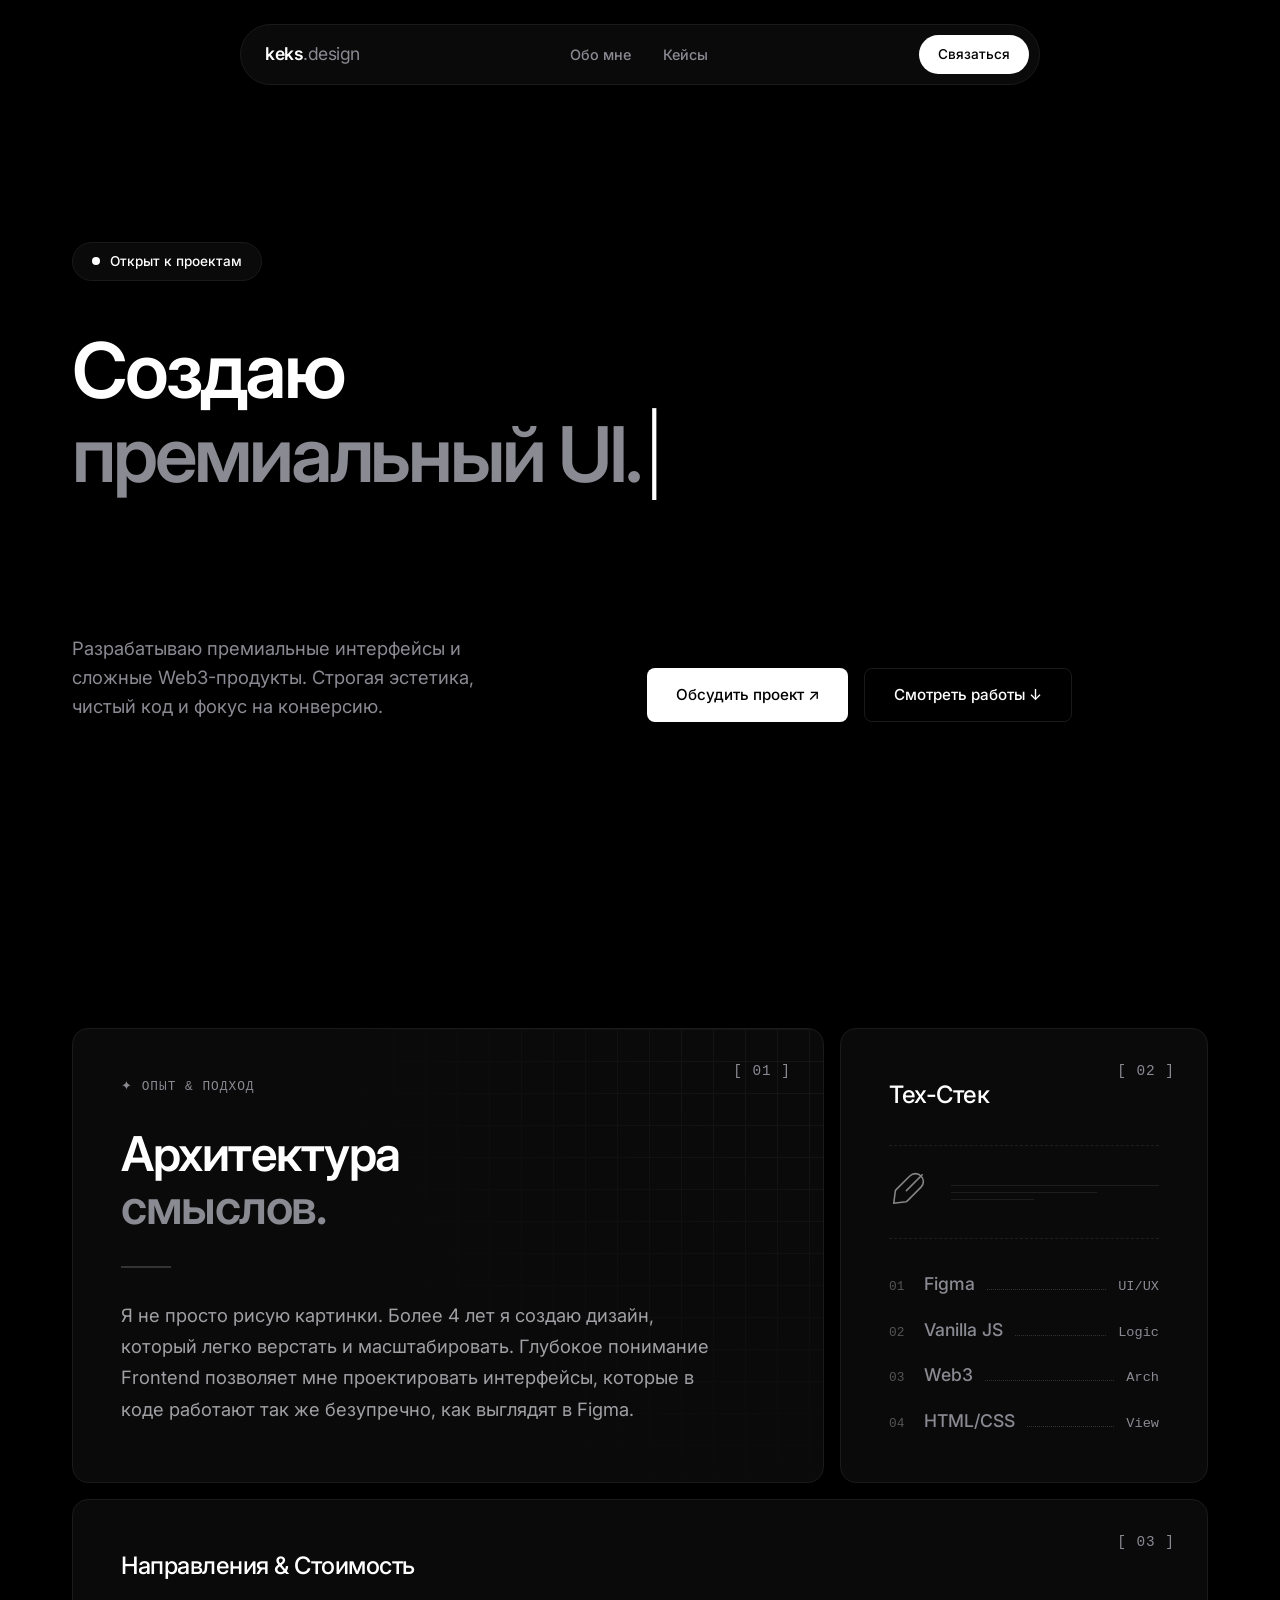
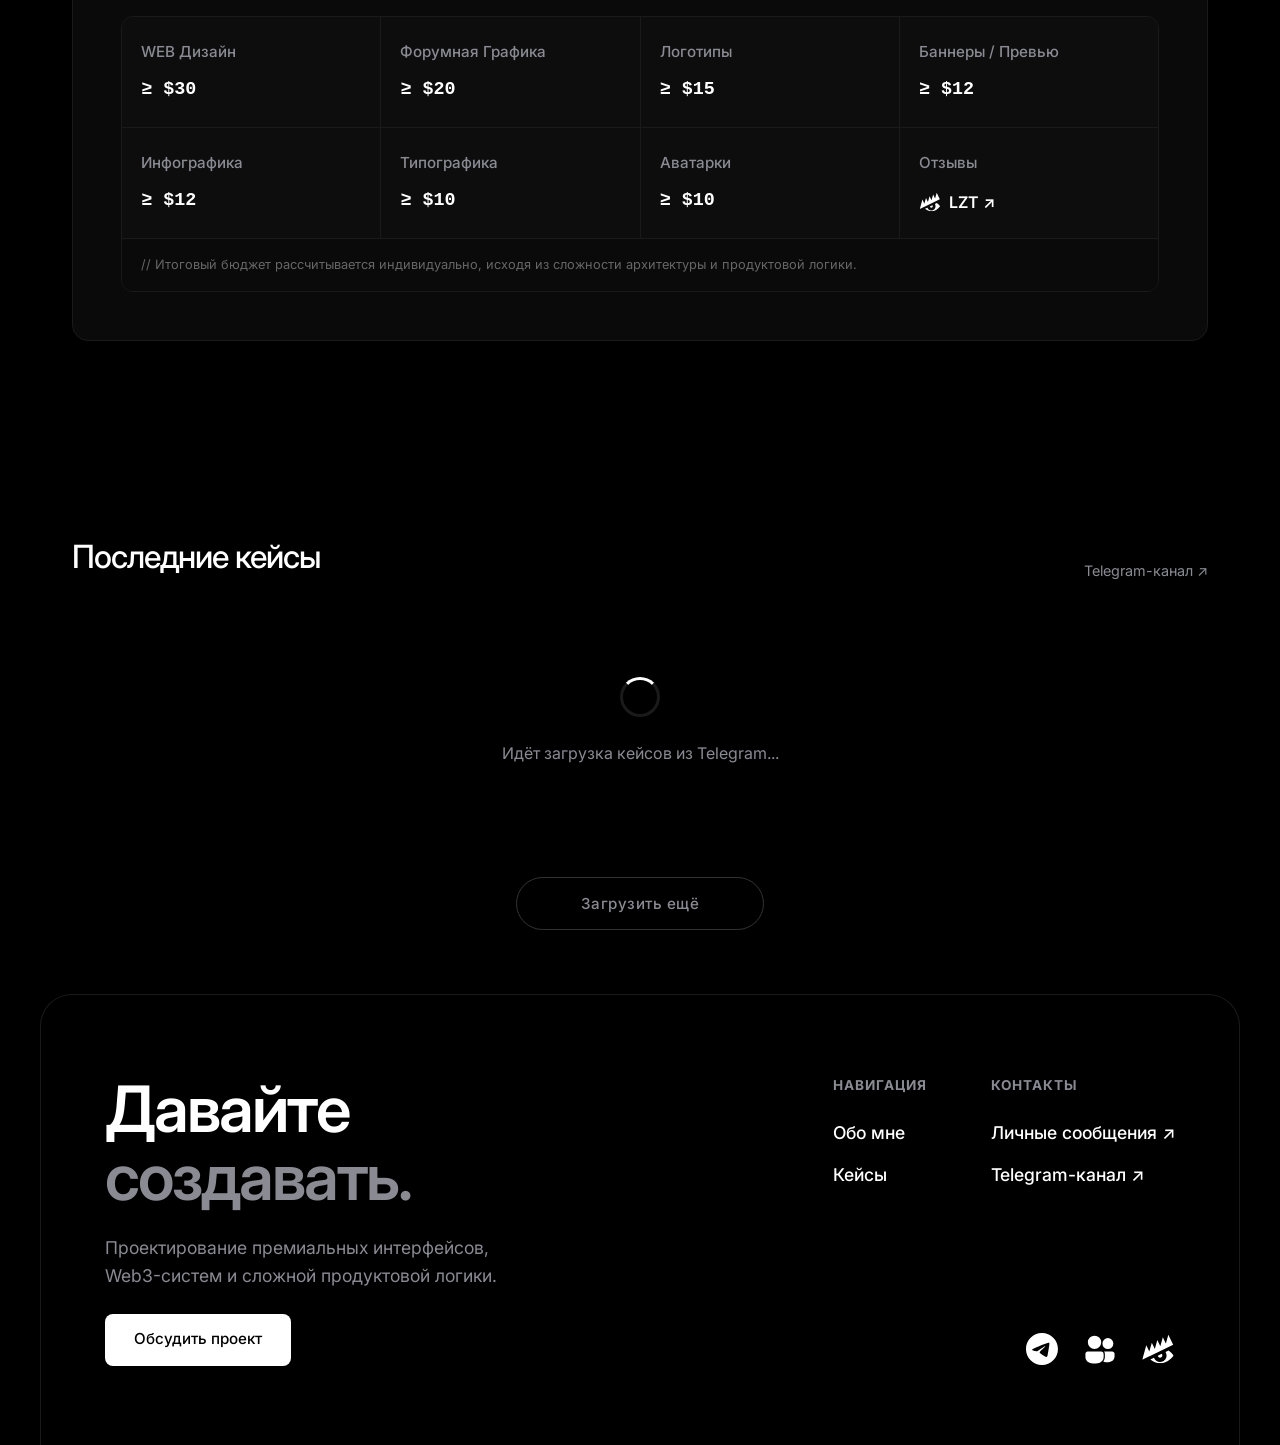
==== index.html @ 49e211e9 "Add files via upload" ====
<!DOCTYPE html>
<html lang="ru">
<head>
    <meta charset="UTF-8">
    <meta name="viewport" content="width=device-width, initial-scale=1.0, maximum-scale=5.0">
    <title>keks.design</title>
    <meta name="description" content="Премиальное портфолио продуктового дизайнера Keks.">
    <link rel="icon" href="favicon.svg" type="image/svg+xml">
    <link rel="apple-touch-icon" href="favicon.svg">
    <link rel="stylesheet" href="style.css">
    <link href="https://fonts.googleapis.com/css2?family=Inter:wght@400;500;600;700&display=swap" rel="stylesheet">
</head>
<body>
    <header class="header-wrapper reveal">
        <nav class="navbar-pill" id="navbar">
            <div class="logo">keks<span class="text-muted">.design</span></div>
            <div class="nav-links hidden-mobile">
                <a href="#about">Обо мне</a>
                <a href="#portfolio">Кейсы</a>
            </div>
            <a href="https://t.me/KeksDesign" target="_blank" class="btn-primary btn-small">Связаться</a>
        </nav>
    </header>

    <main>
        <section id="hero" class="hero section">
            <div class="hero-container reveal">

                <div class="hero-status-pill">
                    <div class="status-dot"></div>
                    Открыт к проектам
                </div>

                <h1 class="hero-massive-title">
                    Создаю<br>
                    <span id="typewriter" class="text-muted"></span>
                </h1>

                <div class="hero-divider">
                    <p class="hero-desc">Разрабатываю премиальные интерфейсы и сложные Web3-продукты. Строгая эстетика, чистый код и фокус на конверсию.</p>
                    <div class="hero-buttons">
                        <a href="https://t.me/KeksDesign" target="_blank" class="btn-primary">Обсудить проект ↗</a>
                        <a href="#portfolio" class="btn-secondary">Смотреть работы ↓</a>
                    </div>
                </div>

            </div>
        </section>

        <section id="about" class="section">
            <div class="bento-grid" id="cards-container">

                <div class="bento-item span-2 solid-card reveal">
                    <div class="blueprint-bg"></div>
                    <div class="bento-badge-corner">[ 01 ]</div>

                    <div class="card-content" style="position: relative; z-index: 2;">
                        <div class="bento-micro-header">✦ Опыт & Подход</div>
                        <h2 class="bento-title-large">Архитектура<br><span class="text-muted">смыслов.</span></h2>
                        <div class="bento-divider"></div>
                        <p class="bento-text">Я не просто рисую картинки. Более 4 лет я создаю дизайн, который легко верстать и масштабировать. Глубокое понимание Frontend позволяет мне проектировать интерфейсы, которые в коде работают так же безупречно, как выглядят в Figma.</p>
                    </div>
                </div>

                <div class="bento-item solid-card reveal" style="transition-delay: 0.1s;">
                    <div class="bento-badge-corner">[ 02 ]</div>
                    <div class="card-content h-100 flex-col" style="position: relative; z-index: 2;">

                        <div class="bento-header-flex" style="margin-bottom: 2rem;">
                            <h3 class="bento-title">Тех-Стек</h3>
                        </div>

                        <div class="tech-graphic-header">
                            <div class="tg-icon">
                                <svg viewBox="0 0 24 24" fill="none" stroke="currentColor" stroke-width="1" stroke-linecap="round" stroke-linejoin="round">
                                    <path d="M20.24 3.76a5 5 0 0 0-7.08 0L4.5 12.41a2 2 0 0 0-.5.85L3 21l7.74-1a2 2 0 0 0 .85-.5l8.65-8.65a5 5 0 0 0 0-7.09z"></path>
                                    <line x1="11" y1="13" x2="21" y2="3"></line>
                                </svg>
                            </div>
                            <div class="tg-lines">
                                <div class="tg-line w-100"></div>
                                <div class="tg-line w-75"></div>
                                <div class="tg-line w-50"></div>
                            </div>
                        </div>

                        <div class="toc-list mt-auto">
                            <div class="toc-item">
                                <span class="toc-num">01</span>
                                <span class="toc-name">Figma</span>
                                <span class="toc-line"></span>
                                <span class="toc-tag">UI/UX</span>
                            </div>
                            <div class="toc-item">
                                <span class="toc-num">02</span>
                                <span class="toc-name">Vanilla JS</span>
                                <span class="toc-line"></span>
                                <span class="toc-tag">Logic</span>
                            </div>
                            <div class="toc-item">
                                <span class="toc-num">03</span>
                                <span class="toc-name">Web3</span>
                                <span class="toc-line"></span>
                                <span class="toc-tag">Arch</span>
                            </div>
                            <div class="toc-item">
                                <span class="toc-num">04</span>
                                <span class="toc-name">HTML/CSS</span>
                                <span class="toc-line"></span>
                                <span class="toc-tag">View</span>
                            </div>
                        </div>

                    </div>
                </div>

                <div class="bento-item span-3 solid-card reveal" style="transition-delay: 0.2s;">
                    <div class="bento-badge-corner">[ 03 ]</div>

                    <div class="card-content" style="position: relative; z-index: 2;">
                        <div class="bento-header-flex" style="margin-bottom: 2rem;">
                            <h3 class="bento-title">Направления & Стоимость</h3>
                        </div>

                        <div class="matrix-wrapper">

                            <div class="service-matrix">
                                <div class="sm-cell">
                                    <span class="sm-label">WEB Дизайн</span>
                                    <span class="sm-price">≥ $30</span>
                                </div>
                                <div class="sm-cell">
                                    <span class="sm-label">Форумная Графика</span>
                                    <span class="sm-price">≥ $20</span>
                                </div>
                                <div class="sm-cell">
                                    <span class="sm-label">Логотипы</span>
                                    <span class="sm-price">≥ $15</span>
                                </div>
                                <div class="sm-cell">
                                    <span class="sm-label">Баннеры / Превью</span>
                                    <span class="sm-price">≥ $12</span>
                                </div>
                                <div class="sm-cell">
                                    <span class="sm-label">Инфографика</span>
                                    <span class="sm-price">≥ $12</span>
                                </div>
                                <div class="sm-cell">
                                    <span class="sm-label">Типографика</span>
                                    <span class="sm-price">≥ $10</span>
                                </div>
                                <div class="sm-cell">
                                    <span class="sm-label">Аватарки</span>
                                    <span class="sm-price">≥ $10</span>
                                </div>

                                <div class="sm-cell sm-cell-lzt" onclick="window.open('https://lolz.live/threads/9025706/', '_blank')">
                                    <span class="sm-label">Отзывы</span>
                                    <div class="sm-price sm-lzt-flex">
                                        <svg width="22" height="22" viewBox="0 0 64 64" fill="none" xmlns="http://www.w3.org/2000/svg" class="lzt-icon">
                                            <g clip-path="url(#clip0_175_64_matrix)">
                                                <path fill-rule="evenodd" clip-rule="evenodd" d="M17.5371 51.8461C22.9532 56.246 29.21 58.7535 35.8828 58.7535C45.8058 58.7535 54.8137 53.1919 61.4984 44.1334C58.6759 40.3098 55.4406 37.1071 51.8933 34.6858L46.1979 37.529C47.422 39.4334 48.135 41.7002 48.135 44.1334C48.135 50.8924 42.6506 56.3708 35.8828 56.3708C30.6242 56.3708 26.141 53.0612 24.403 48.4146L17.5371 51.8431V51.8461ZM31.667 44.79C31.8036 45.6783 32.2196 46.5043 32.8643 47.149C33.6635 47.9482 34.7508 48.3968 35.8828 48.3938C38.2387 48.3938 40.1491 46.4864 40.1491 44.1334C40.1491 42.9777 39.6886 41.929 38.9399 41.1595L31.6699 44.79H31.667Z" fill="currentColor"/>
                                                <path d="M19.0882 44.038L60.6014 24.082L51.4776 5.10352L46.7656 21.8746L41.103 10.0918L36.3881 26.8628L30.7254 15.08L26.0105 31.8511L20.3479 20.0682L15.633 36.8393L9.97035 25.0565L2.36768 52.0774L12.7452 47.0891L19.0882 44.0409V44.038Z" fill="currentColor"/>
                                            </g>
                                            <defs>
                                                <clipPath id="clip0_175_64_matrix">
                                                    <rect width="59.1279" height="53.6495" fill="white" transform="translate(2.36719 5.10376)"/>
                                                </clipPath>
                                            </defs>
                                        </svg>
                                        LZT ↗
                                    </div>
                                </div>
                            </div>

                            <div class="matrix-foot">
                                <span class="mf-text">// Итоговый бюджет рассчитывается индивидуально, исходя из сложности архитектуры и продуктовой логики.</span>
                            </div>

                        </div>

                    </div>
                </div>

            </div>
        </section>

        <section id="portfolio" class="section">
            <div class="section-header reveal">
                <h2 class="section-title">Последние кейсы</h2>
                <a href="https://t.me/casebykeks" target="_blank" class="link-arrow">Telegram-канал ↗</a>
            </div>

            <div id="tg-status-container" class="status-container reveal active">
                <div class="loader-spinner"></div>
                <p id="tg-status-text">Идёт загрузка кейсов из Telegram...</p>
            </div>

            <div id="tg-feed" class="portfolio-grid" style="display: none;">
            </div>

            <div id="load-more-container" style="display: none; justify-content: center; margin-top: 3rem;">
                <button id="load-more-btn" class="btn-secondary">Загрузить ещё</button>
            </div>
        </section>
    </main>

    <footer class="footer section reveal">
        <div class="footer-grid">
            <div class="footer-brand">
                <h2 class="footer-massive-title">Давайте<br><span class="text-muted">создавать.</span></h2>
                <p class="footer-brand-desc">Проектирование премиальных интерфейсов, Web3-систем и сложной продуктовой логики.</p>
                <a href="https://t.me/KeksDesign" target="_blank" class="btn-primary w-max mt-auto">Обсудить проект</a>
            </div>

            <div class="footer-right">

                <div class="footer-nav">
                    <div class="footer-col">
                        <h4 class="footer-col-title">Навигация</h4>
                        <a href="#about" class="footer-link">Обо мне</a>
                        <a href="#portfolio" class="footer-link">Кейсы</a>
                    </div>
                    <div class="footer-col">
                        <h4 class="footer-col-title">Контакты</h4>
                        <a href="https://t.me/KeksDesign" target="_blank" class="footer-link">Личные сообщения ↗</a>
                        <a href="https://t.me/casebykeks" target="_blank" class="footer-link">Telegram-канал ↗</a>
                    </div>
                </div>

                <div class="footer-socials">
                    <a href="https://t.me/KeksDesign" target="_blank" class="social-icon" title="Личные сообщения">
                        <svg viewBox="0 0 32 32" xmlns="http://www.w3.org/2000/svg">
                            <path fill="currentColor" d="M22.122 10.040c0.006-0 0.014-0 0.022-0 0.209 0 0.403 0.065 0.562 0.177l-0.003-0.002c0.116 0.101 0.194 0.243 0.213 0.403l0 0.003c0.020 0.122 0.031 0.262 0.031 0.405 0 0.065-0.002 0.129-0.007 0.193l0-0.009c-0.225 2.369-1.201 8.114-1.697 10.766-0.21 1.123-0.623 1.499-1.023 1.535-0.869 0.081-1.529-0.574-2.371-1.126-1.318-0.865-2.063-1.403-3.342-2.246-1.479-0.973-0.52-1.51 0.322-2.384 0.221-0.23 4.052-3.715 4.127-4.031 0.004-0.019 0.006-0.040 0.006-0.062 0-0.078-0.029-0.149-0.076-0.203l0 0c-0.052-0.034-0.117-0.053-0.185-0.053-0.045 0-0.088 0.009-0.128 0.024l0.002-0.001q-0.198 0.045-6.316 4.174c-0.445 0.351-1.007 0.573-1.619 0.599l-0.006 0c-0.867-0.105-1.654-0.298-2.401-0.573l0.074 0.024c-0.938-0.306-1.683-0.467-1.619-0.985q0.051-0.404 1.114-0.827 6.548-2.853 8.733-3.761c1.607-0.853 3.47-1.555 5.429-2.010l0.157-0.031zM15.93 1.025c-8.302 0.020-15.025 6.755-15.025 15.060 0 8.317 6.742 15.060 15.060 15.060s15.060-6.742 15.060-15.060c0-8.305-6.723-15.040-15.023-15.060h-0.002q-0.035-0-0.070 0z"></path>
                        </svg>
                    </a>

                    <a href="https://t.me/casebykeks" target="_blank" class="social-icon" title="Telegram-канал">
                        <svg viewBox="0 0 28 28" xmlns="http://www.w3.org/2000/svg">
                            <title>ic_fluent_people_28_filled</title>
                            <path d="m4 16 11 .001a2 2 0 0 1 1.995 1.85l.005.15V20.5c-.001 4.2-4.287 5.5-7.5 5.5-3.149 0-7.329-1.249-7.495-5.251L2 20.5V18c0-1.054.816-1.918 1.85-1.995zm13.22.001L24 16c1.054 0 1.918.816 1.995 1.85L26 18v2c-.001 3.759-3.43 5-6 5-1.058 0-2.259-.215-3.309-.725.752-.894 1.24-2.032 1.302-3.464L18 20.5v-2.499c0-.702-.249-1.34-.654-1.85zL24 16zM9.5 3a5.5 5.5 0 1 1-.001 11.001A5.5 5.5 0 0 1 9.5 3m11 2a4.5 4.5 0 1 1 0 9 4.5 4.5 0 0 1 0-9" fill="currentColor"/>
                        </svg>
                    </a>

                    <a href="https://lolz.live/threads/9025706/" target="_blank" class="social-icon" title="Отзывы LZT">
                        <svg viewBox="0 0 64 64" fill="none" xmlns="http://www.w3.org/2000/svg">
                            <g clip-path="url(#clip0_175_64_social)">
                                <path fill-rule="evenodd" clip-rule="evenodd" d="M17.5371 51.8461C22.9532 56.246 29.21 58.7535 35.8828 58.7535C45.8058 58.7535 54.8137 53.1919 61.4984 44.1334C58.6759 40.3098 55.4406 37.1071 51.8933 34.6858L46.1979 37.529C47.422 39.4334 48.135 41.7002 48.135 44.1334C48.135 50.8924 42.6506 56.3708 35.8828 56.3708C30.6242 56.3708 26.141 53.0612 24.403 48.4146L17.5371 51.8431V51.8461ZM31.667 44.79C31.8036 45.6783 32.2196 46.5043 32.8643 47.149C33.6635 47.9482 34.7508 48.3968 35.8828 48.3938C38.2387 48.3938 40.1491 46.4864 40.1491 44.1334C40.1491 42.9777 39.6886 41.929 38.9399 41.1595L31.6699 44.79H31.667Z" fill="currentColor"/>
                                <path d="M19.0882 44.038L60.6014 24.082L51.4776 5.10352L46.7656 21.8746L41.103 10.0918L36.3881 26.8628L30.7254 15.08L26.0105 31.8511L20.3479 20.0682L15.633 36.8393L9.97035 25.0565L2.36768 52.0774L12.7452 47.0891L19.0882 44.0409V44.038Z" fill="currentColor"/>
                            </g>
                            <defs>
                                <clipPath id="clip0_175_64_social">
                                    <rect width="59.1279" height="53.6495" fill="white" transform="translate(2.36719 5.10376)"/>
                                </clipPath>
                            </defs>
                        </svg>
                    </a>
                </div>

            </div>
        </div>
    </footer>

    <div id="case-modal" class="modal-overlay hidden">
        <div class="modal-content solid-card premium-split-modal">

            <button id="modal-close" class="modal-close">✕</button>

            <div class="modal-left-pane">
                <div id="modal-slider-container" class="modal-slider">
                    <div class="slider-track" id="modal-slider-track"></div>
                    <button class="slider-btn prev hidden" id="slider-prev">❮</button>
                    <button class="slider-btn next hidden" id="slider-next">❯</button>
                    <div class="slider-dots" id="slider-dots"></div>
                </div>
            </div>

            <div class="modal-right-pane">

                <div class="modal-scrollable">
                    <div class="modal-body" id="modal-body-container">
                        <div class="modal-date-badge" id="modal-date"></div>

                        <div class="case-text" id="modal-text"></div>
                        <div id="modal-tags" class="case-tags" style="display: none;"></div>
                    </div>
                </div>

                <div class="modal-actions">
                    <a href="#" target="_blank" id="modal-link-tg" class="btn-secondary">Оригинал в Telegram ↗</a>
                    <a href="https://t.me/KeksDesign" target="_blank" class="btn-primary">Написать мне</a>
                </div>

            </div>

        </div>
    </div>

    <script src="script.js"></script>
</body>
</html>
---- style.css ----
:root {
    --bg-base: #000000;
    --card-bg: #0A0A0A;
    --border-color: #1A1A1A;
    --border-hover: #333333;

    --text-main: #FFFFFF;
    --text-muted: #8A8A93;
    --text-dark: #000000;

    --border-radius: 16px;
    --transition: all 0.3s cubic-bezier(0.16, 1, 0.3, 1);
}

html {
    scroll-behavior: smooth;
    scroll-padding-top: 6rem;
}

* {
    margin: 0; padding: 0; box-sizing: border-box;
    font-family: 'Inter', -apple-system, sans-serif;
    -webkit-font-smoothing: antialiased;
}

body {
    background-color: var(--bg-base);
    color: var(--text-main);
    line-height: 1.5;
    overflow-x: hidden;
}

body.no-scroll {
    overflow: hidden;
}

/* =========================================
   Уникальная Шапка
========================================= */
.header-wrapper {
    position: fixed; top: 1.5rem; left: 0; width: 100%;
    display: flex; justify-content: center; z-index: 100;
    padding: 0 1rem; pointer-events: none;
    will-change: transform;
}
.navbar-pill {
    pointer-events: auto; display: flex; justify-content: space-between; align-items: center;
    background: var(--card-bg); border: 1px solid var(--border-color);
    padding: 0.6rem 0.6rem 0.6rem 1.5rem; border-radius: 100px; width: 100%; max-width: 800px;
    transition: var(--transition);
}
.navbar-pill.scrolled { border-color: var(--border-hover); transform: scale(0.98); }
.logo { font-size: 1.1rem; font-weight: 600; letter-spacing: -0.5px; color: var(--text-main); }
.logo .text-muted { font-weight: 400; }
.nav-links { display: flex; gap: 2rem; }
.nav-links a { color: var(--text-muted); text-decoration: none; font-size: 0.9rem; font-weight: 500; transition: var(--transition); }

/* =========================================
   Кнопки
========================================= */
.btn-primary, .btn-secondary {
    display: inline-flex; align-items: center; justify-content: center;
    padding: 0.9rem 1.8rem; border-radius: 8px; font-size: 0.95rem; font-weight: 500;
    text-decoration: none; transition: var(--transition); cursor: pointer; border: none;
    user-select: none; -webkit-tap-highlight-color: transparent;
}
.navbar-pill .btn-small { padding: 0.6rem 1.2rem; font-size: 0.85rem; border-radius: 100px; }
.btn-primary { background: var(--text-main); color: var(--text-dark); }
.btn-secondary { background: transparent; color: var(--text-main); border: 1px solid var(--border-color); }

/* Премиальная кнопка "Загрузить ещё" */
#load-more-btn {
    padding: 1rem 4rem;
    border-radius: 100px;
    background: transparent;
    border: 1px solid var(--border-hover);
    color: var(--text-muted);
    font-size: 0.95rem;
    letter-spacing: 0.5px;
    transition: var(--transition);
}

/* Эффекты нажатия (срабатывают везде, включая мобильные) */
.btn-primary:active, .btn-secondary:active, .btn-small:active, .link-arrow:active, .social-icon:active, .modal-close:active, #load-more-btn:active {
    transform: scale(0.95);
}

/* Изолированный фикс для кнопок слайдера, чтобы не улетали вниз при клике */
.slider-btn:active {
    transform: translateY(-50%) scale(0.95);
}

.text-muted { color: var(--text-muted); }
.text-white { color: var(--text-main); }

/* =========================================
   ГЛАВНЫЙ ЭКРАН (HERO)
========================================= */
.section { padding: 8rem 2rem 4rem; max-width: 1200px; margin: 0 auto; }
.hero { min-height: 100vh; display: flex; align-items: center; padding-top: 8rem; }
.hero-container { width: 100%; max-width: 1000px; display: flex; flex-direction: column; }

.hero-status-pill {
    display: inline-flex; align-items: center; gap: 10px; padding: 0.5rem 1.2rem;
    background: var(--card-bg); border: 1px solid var(--border-color);
    border-radius: 100px; margin-bottom: 3rem; width: max-content;
    font-size: 0.85rem; font-weight: 500; color: var(--text-main);
}
.status-dot { width: 8px; height: 8px; background-color: var(--text-main); border-radius: 50%; }

.hero-massive-title {
    font-size: clamp(2.5rem, 6vw, 7.2rem);
    font-weight: 600;
    letter-spacing: -0.04em;
    line-height: 1.1;
    margin-bottom: 6rem;
    white-space: nowrap; /* Строго одна строка для ПК (без переносов) */
}

#typewriter { position: relative; display: inline; }
#typewriter::after { content: '|'; font-weight: 300; color: var(--text-main); animation: blink 1s step-end infinite; margin-left: 4px; }
@keyframes blink { 0%, 100% { opacity: 1; } 50% { opacity: 0; } }

/* Убрана верхняя рамка */
.hero-divider { display: flex; justify-content: space-between; align-items: flex-end; padding-top: 2.5rem; gap: 2rem; }
.hero-desc { font-size: 1.15rem; color: var(--text-muted); line-height: 1.6; max-width: 450px; }
.hero-buttons { display: flex; gap: 1rem; flex-shrink: 0; }

/* =========================================
   ПРЕМИАЛЬНЫЕ КАРТОЧКИ УСЛУГ (BENTO)
========================================= */
.bento-grid { display: grid; grid-template-columns: repeat(3, 1fr); gap: 1rem; }
.bento-item.span-2 { grid-column: span 2; }
.bento-item.span-3 { grid-column: span 3; }

.solid-card {
    background: var(--card-bg); border-radius: var(--border-radius); border: 1px solid var(--border-color);
    position: relative; overflow: hidden; display: flex; flex-direction: column; transition: all 0.4s ease;
}
.card-content { padding: 3rem; flex-grow: 1; display: flex; flex-direction: column; }

.blueprint-bg {
    position: absolute; top: 0; right: 0; bottom: 0; left: 0;
    background-image:
        linear-gradient(var(--border-color) 1px, transparent 1px),
        linear-gradient(90deg, var(--border-color) 1px, transparent 1px);
    background-size: 32px 32px;
    mask-image: radial-gradient(circle at 100% 0%, black 10%, transparent 60%);
    -webkit-mask-image: radial-gradient(circle at 100% 0%, black 10%, transparent 60%);
    pointer-events: none; z-index: 0; opacity: 0.7;
}

.bento-badge-corner {
    position: absolute; right: 2rem; top: 2rem;
    font-family: monospace; font-size: 0.9rem; color: var(--text-muted);
    letter-spacing: 1px; z-index: 10; pointer-events: none;
}

.bento-micro-header {
    font-family: monospace; font-size: 0.8rem; color: var(--text-muted);
    text-transform: uppercase; letter-spacing: 1px; margin-bottom: 2rem;
}
.bento-header-flex { display: flex; justify-content: space-between; align-items: flex-start; margin-bottom: 3rem; }

.bento-title-large { font-size: 3rem; font-weight: 600; letter-spacing: -1.5px; line-height: 1.1; margin-bottom: 2rem; word-break: break-word; }
.bento-divider { width: 50px; height: 2px; background: var(--border-hover); margin-bottom: 2rem; }
.bento-text { color: #A0A0A5; font-size: 1.15rem; line-height: 1.7; font-weight: 400; max-width: 90%; }
.bento-title { font-size: 1.5rem; font-weight: 500; letter-spacing: -0.5px; margin: 0; }
.mb-3 { margin-bottom: 2.5rem; }


/* =========================================
   АРСЕНАЛ: ТЕХ-СТЕК
========================================= */
.tech-graphic-header {
    display: flex; align-items: center; gap: 1.5rem; margin-bottom: auto; padding: 1.5rem 0;
    border-top: 1px dashed var(--border-hover); border-bottom: 1px dashed var(--border-hover);
    opacity: 0.5; transition: opacity 0.4s ease;
}

.tg-icon svg { width: 38px; height: 38px; color: var(--text-main); transition: transform 0.5s cubic-bezier(0.16, 1, 0.3, 1); }
.tg-lines { display: flex; flex-direction: column; gap: 6px; flex-grow: 1; }
.tg-line { height: 1px; background: var(--border-hover); }
.tg-line.w-100 { width: 100%; }
.tg-line.w-75 { width: 70%; }
.tg-line.w-50 { width: 40%; }

.toc-list { display: flex; flex-direction: column; gap: 1.2rem; padding-top: 2rem; width: 100%; }
.toc-item { display: flex; align-items: baseline; width: 100%; cursor: default; transition: transform 0.3s cubic-bezier(0.16, 1, 0.3, 1); }
.toc-num { font-family: monospace; font-size: 0.8rem; color: #555; margin-right: 1.2rem; transition: color 0.3s; }
.toc-name { font-size: 1.1rem; font-weight: 500; color: var(--text-muted); white-space: nowrap; transition: color 0.3s; }
.toc-line { flex-grow: 1; border-bottom: 1px dotted #333; margin: 0 12px; transition: border-color 0.3s; }
.toc-tag { font-family: monospace; font-size: 0.85rem; color: var(--text-muted); white-space: nowrap; text-align: right; transition: color 0.3s; }


/* =========================================
   СТОИМОСТЬ: ИНВЕРСИЯ
========================================= */
.matrix-wrapper {
    display: flex; flex-direction: column;
    border: 1px solid var(--border-color); border-radius: 12px; overflow: hidden; background: var(--card-bg);
}
.service-matrix { display: grid; grid-template-columns: repeat(4, 1fr); gap: 1px; background: var(--border-color); }
.sm-cell, .sm-cell-lzt {
    background: #0D0D0D; padding: 1.5rem 1.2rem;
    display: flex; flex-direction: column; justify-content: space-between;
    min-height: 110px; transition: background 0.1s ease, color 0.1s ease; cursor: default;
}
.sm-label { font-size: 0.95rem; color: var(--text-muted); font-weight: 500; transition: color 0.1s; word-break: break-word; }
.sm-price { font-family: monospace; font-size: 1.15rem; font-weight: 600; color: var(--text-main); transition: color 0.1s; }
.lzt-icon { color: var(--text-main); transition: color 0.1s; }
.sm-cell-lzt { cursor: pointer; -webkit-tap-highlight-color: transparent; }
.sm-lzt-flex { display: flex; align-items: center; gap: 8px; font-family: 'Inter', -apple-system, sans-serif; font-size: 1rem; }

.matrix-foot { padding: 1rem 1.2rem; background: var(--card-bg); border-top: 1px solid var(--border-color); font-family: monospace; font-size: 0.8rem; color: #666; }

.flex-col { display: flex; flex-direction: column; }
.h-100 { height: 100%; }
.mt-auto { margin-top: auto; }
.w-max { width: max-content; }

/* =========================================
   Портфолио
========================================= */
.section-header { display: flex; justify-content: space-between; align-items: flex-end; margin-bottom: 2rem; }
.section-title { font-size: 2rem; font-weight: 500; letter-spacing: -1px; }
.link-arrow { color: var(--text-muted); text-decoration: none; font-size: 0.9rem; transition: var(--transition); }

.portfolio-grid { display: grid; grid-template-columns: repeat(auto-fill, minmax(min(100%, 280px), 1fr)); gap: 1rem; align-items: stretch; }
.case-card { cursor: pointer; text-decoration: none; transition: transform 0.2s cubic-bezier(0.33, 1, 0.68, 1), border-color 0.2s ease; display: flex; flex-direction: column; height: 100%; -webkit-tap-highlight-color: transparent; }
.case-card:active { transform: scale(0.98); border-color: #555; }

.case-card .card-content { padding: 1.8rem; }
.case-img-container { width: 100%; height: 240px; background: #050505; border-bottom: 1px solid var(--border-color); position: relative; overflow: hidden; flex-shrink: 0; }
.skeleton-loader { position: absolute; top: 0; left: 0; width: 100%; height: 100%; background: linear-gradient(90deg, #050505 25%, #0f0f0f 50%, #050505 75%); background-size: 200% 100%; animation: loading 1.5s infinite; }
@keyframes loading { 0% { background-position: 200% 0; } 100% { background-position: -200% 0; } }
.case-img { width: 100%; height: 100%; object-fit: cover; opacity: 0; transition: opacity 0.6s ease-in-out; position: relative; z-index: 2; }
.case-img.loaded { opacity: 1; }

.case-text { color: var(--text-main); font-size: 1rem; font-weight: 500; line-height: 1.5; white-space: pre-line; display: -webkit-box; -webkit-line-clamp: 4; -webkit-box-orient: vertical; overflow: hidden; text-overflow: ellipsis; word-break: break-word; }
.case-card.no-image .case-text { -webkit-line-clamp: 10; }
.case-date { color: var(--text-muted); font-size: 0.85rem; margin-top: auto; padding-top: 1.5rem; }

.case-tags { display: flex; gap: 0.5rem; margin-top: 1.2rem; }
.case-card .case-tags {
    flex-wrap: nowrap;
    overflow: hidden;
    padding-bottom: 3px;
    -webkit-mask-image: linear-gradient(90deg, #000 85%, transparent 100%);
    mask-image: linear-gradient(90deg, #000 85%, transparent 100%);
}

.case-card .case-tag { flex-shrink: 0; }
.case-tag { background: transparent; color: var(--text-muted); border: 1px solid var(--border-hover); padding: 0.35rem 0.8rem; border-radius: 100px; font-size: 0.75rem; font-weight: 500; transition: var(--transition); }


/* =========================================
   Премиальный Подвал (Footer)
========================================= */
.footer { border-top: 1px solid var(--border-color); border-left: 1px solid var(--border-color); border-right: 1px solid var(--border-color); border-bottom: none; border-radius: 32px 32px 0 0; background-color: transparent; padding: 5rem 4rem; margin: 0 auto; width: calc(100% - 2rem); max-width: 1200px; }
.footer-grid { display: grid; grid-template-columns: 1fr 1fr; gap: 4rem; margin-bottom: 0; }
.footer-brand { display: flex; flex-direction: column; gap: 1.5rem; }
.footer-massive-title { font-size: clamp(2.5rem, 5vw, 4.5rem); font-weight: 600; letter-spacing: -2px; line-height: 1.05; word-break: break-word; }
.footer-brand-desc { color: var(--text-muted); font-size: 1.1rem; max-width: 400px; line-height: 1.6; }

.footer-right { display: flex; flex-direction: column; align-items: flex-end; justify-content: space-between; }
.footer-nav { display: flex; gap: 4rem; margin-bottom: 3rem; }
.footer-col { display: flex; flex-direction: column; gap: 1rem; }
.footer-col-title { color: var(--text-muted); font-size: 0.85rem; text-transform: uppercase; letter-spacing: 1px; margin-bottom: 0.5rem; }
.footer-link { color: var(--text-main); text-decoration: none; font-size: 1.1rem; font-weight: 500; transition: var(--transition); }

.footer-socials { display: flex; gap: 1.5rem; align-items: center; }
.social-icon { color: var(--text-main); display: flex; align-items: center; justify-content: center; transition: color 0.3s ease; -webkit-tap-highlight-color: transparent; }
.social-icon svg { width: 34px; height: 34px; transition: color 0.3s ease; }


/* =========================================
   SPLIT-SCREEN Модальное окно (Pop-up)
========================================= */
.modal-overlay { position: fixed; top: 0; left: 0; width: 100%; height: 100%; background: rgba(0, 0, 0, 0.95); z-index: 1000; display: flex; justify-content: center; align-items: center; opacity: 0; pointer-events: none; transition: opacity 0.4s ease; padding: 2rem; }
.modal-overlay.active { opacity: 1; pointer-events: auto; }
.premium-split-modal { width: 100%; max-width: 1200px; height: 85vh; display: flex; flex-direction: row; background: var(--bg-base); border: 1px solid var(--border-hover); border-radius: 20px; position: relative; transform: translateY(30px) scale(0.98); transition: transform 0.4s cubic-bezier(0.16, 1, 0.3, 1); overflow: hidden; }
.modal-overlay.active .premium-split-modal { transform: translateY(0) scale(1); }
.premium-split-modal.no-media .modal-left-pane { display: none; }
.premium-split-modal.no-media .modal-right-pane { width: 100%; }
.modal-close { position: absolute; top: 1.5rem; right: 1.5rem; z-index: 30; background: #111; color: var(--text-muted); border: 1px solid var(--border-hover); width: 44px; height: 44px; border-radius: 8px; font-size: 1.2rem; cursor: pointer; display: flex; align-items: center; justify-content: center; transition: var(--transition); -webkit-tap-highlight-color: transparent; }
.modal-left-pane { width: 55%; height: 100%; position: relative; border-right: 1px solid var(--border-color); background-color: #050505; background-image: linear-gradient(rgba(255,255,255,0.03) 1px, transparent 1px), linear-gradient(90deg, rgba(255,255,255,0.03) 1px, transparent 1px); background-size: 40px 40px; }
.modal-slider { width: 100%; height: 100%; position: relative; overflow: hidden; display: flex; align-items: center; justify-content: center; }
.slider-track { display: flex; width: 100%; height: 100%; transition: transform 0.4s cubic-bezier(0.25, 1, 0.5, 1); }
.slider-track img { width: 100%; height: 100%; object-fit: contain; flex-shrink: 0; padding: 2rem; }
.slider-btn { position: absolute; top: 50%; transform: translateY(-50%); z-index: 5; background: #111; color: var(--text-main); border: 1px solid var(--border-hover); width: 44px; height: 44px; border-radius: 8px; cursor: pointer; font-size: 1rem; display: flex; align-items: center; justify-content: center; transition: var(--transition); -webkit-tap-highlight-color: transparent; }
.slider-btn.prev { left: 1.5rem; }
.slider-btn.next { right: 1.5rem; }
.slider-btn.hidden { display: none; }
.slider-dots { position: absolute; bottom: 1.5rem; left: 0; width: 100%; display: flex; justify-content: center; gap: 8px; z-index: 5; }
.slider-dots .dot { width: 8px; height: 8px; border-radius: 50%; background: rgba(255,255,255,0.2); cursor: pointer; transition: 0.3s; }
.slider-dots .dot.active { background: white; transform: scale(1.3); }
.modal-right-pane { width: 45%; height: 100%; display: flex; flex-direction: column; background: var(--card-bg); }
.modal-scrollable { overflow-y: auto; flex: 1 1 auto; padding: 4rem 3rem 2rem 3rem; }
.modal-scrollable::-webkit-scrollbar { width: 4px; }
.modal-scrollable::-webkit-scrollbar-thumb { background: #333; border-radius: 10px; }
.modal-date-badge { display: inline-block; font-family: monospace; font-size: 0.85rem; color: var(--text-main); margin-bottom: 2.5rem; padding: 0.4rem 1rem; border: 1px solid var(--border-hover); border-radius: 100px; }
.modal-body .case-text { display: block; -webkit-line-clamp: unset; overflow: visible; font-size: 1.1rem; color: #E0E0E0; line-height: 1.8; font-weight: 400; white-space: pre-line; word-break: break-word; }
#modal-tags.case-tags { flex-wrap: wrap; -webkit-mask-image: none; mask-image: none; overflow: visible; margin-top: 3rem; gap: 0.6rem; }
#modal-tags .case-tag { font-size: 0.8rem; padding: 0.4rem 0.9rem; background: var(--bg-base); }
.modal-actions { display: flex; gap: 1rem; padding: 2rem 3rem; background: var(--card-bg); border-top: 1px dashed var(--border-hover); flex: 0 0 auto; }
.modal-actions a { flex: 1; text-align: center; }
.reveal { opacity: 0; transform: translateY(15px); transition: opacity 0.6s cubic-bezier(0.2, 0.8, 0.2, 1), transform 0.6s cubic-bezier(0.2, 0.8, 0.2, 1); }
.reveal.active { opacity: 1; transform: translateY(0); }

/* Статус Загрузки */
.status-container { display: flex; flex-direction: column; align-items: center; justify-content: center; padding: 4rem 2rem; color: var(--text-muted); text-align: center; }
.loader-spinner { width: 40px; height: 40px; border: 3px solid var(--border-color); border-top-color: var(--text-main); border-radius: 50%; animation: spin 1s linear infinite; margin-bottom: 1.5rem; }
@keyframes spin { 0% { transform: rotate(0deg); } 100% { transform: rotate(360deg); } }

/* =========================================
   ИЗОЛЯЦИЯ ХОВЕРОВ ТОЛЬКО ДЛЯ ПК
========================================= */
@media (hover: hover) and (pointer: fine) {
    .btn-primary:hover { transform: translateY(-2px); background: #E0E0E0; }
    .btn-secondary:hover { background: var(--card-bg); border-color: var(--border-hover); }
    #load-more-btn:hover { background: var(--text-main); color: var(--bg-base); border-color: var(--text-main); transform: translateY(-2px); }
    .nav-links a:hover { color: var(--text-main); }
    .solid-card:hover { border-color: #333; }
    .tech-graphic-header:hover { opacity: 1; }
    .tech-graphic-header:hover .tg-icon svg { transform: rotate(-12deg) scale(1.05); }
    .toc-item:hover { transform: translateX(6px); }
    .toc-item:hover .toc-num, .toc-item:hover .toc-name, .toc-item:hover .toc-tag { color: var(--text-main); }
    .toc-item:hover .toc-line { border-bottom-color: #666; }
    .sm-cell:hover, .sm-cell-lzt:hover { background: #FFFFFF; }
    .sm-cell:hover .sm-label, .sm-cell-lzt:hover .sm-label { color: #666666; }
    .sm-cell:hover .sm-price, .sm-cell-lzt:hover .sm-price { color: #000000; }
    .sm-cell-lzt:hover .lzt-icon { color: #000000; }
    .link-arrow:hover { color: var(--text-main); }
    .case-card:hover { transform: translateY(-8px); border-color: #555; z-index: 10; }
    .case-card:hover .case-tag { border-color: #777; color: var(--text-main); }
    .footer-link:hover { color: var(--text-muted); transform: translateX(4px); }
    .social-icon:hover { color: var(--text-muted); }
    .modal-close:hover { background: var(--text-main); color: var(--bg-base); transform: rotate(90deg); }
    .slider-btn:hover { background: var(--text-main); color: var(--bg-base); }
}

/* =========================================
   АДАПТИВНОСТЬ (МЕДИА-ЗАПРОСЫ)
========================================= */

/* Планшеты и небольшие ноутбуки */
@media (max-width: 1024px) {
    .section { padding: 6rem 1.5rem 3rem; }
    .hero-massive-title { margin-bottom: 4rem; }
    .service-matrix { grid-template-columns: repeat(2, 1fr); }
}

/* Вертикальные планшеты и большие телефоны */
@media (max-width: 900px) {
    .navbar-pill { padding: 0.5rem 0.5rem 0.5rem 1.2rem; }

    .hero-massive-title { white-space: normal; min-height: auto; word-break: break-word; }

    .bento-grid { grid-template-columns: 1fr; }
    .bento-item.span-2, .bento-item.span-3 { grid-column: span 1; }

    .hidden-mobile { display: none; }
    .footer { padding: 3rem 2rem; margin: 0 1rem 0 1rem; width: auto; border-radius: 24px 24px 0 0; }
    .footer-grid { grid-template-columns: 1fr; gap: 3rem; }

    .footer-right { width: 100%; align-items: flex-start; }
    .footer-nav { justify-content: flex-start; flex-wrap: wrap; gap: 3rem; margin-bottom: 2rem; }
    .footer-socials { justify-content: flex-start; }

    .modal-overlay { padding: 1rem; }
    .premium-split-modal { flex-direction: column; height: 90vh; border-radius: 16px; }
    .modal-left-pane { width: 100%; height: 40vh; border-right: none; border-bottom: 1px solid var(--border-color); flex-shrink: 0; }
    .modal-right-pane { width: 100%; height: auto; flex: 1; min-height: 0; }
}

/* Мобильные телефоны */
@media (max-width: 480px) {
    .section { padding: 5rem 1rem 2rem; }
    .card-content { padding: 2rem 1.5rem; }

    .hero-massive-title { font-size: 2.6rem; letter-spacing: -1px; margin-bottom: 3rem; }
    .hero-desc { font-size: 1rem; }
    .hero-divider { flex-direction: column; align-items: flex-start; gap: 1.5rem; }
    .hero-buttons { width: 100%; flex-direction: column; }
    .hero-buttons a { width: 100%; text-align: center; }

    .bento-title-large { font-size: 2.2rem; }
    .bento-header-flex { padding-right: 3.5rem; }

    .service-matrix { grid-template-columns: repeat(auto-fit, minmax(135px, 1fr)); }

    .footer-massive-title { font-size: 2.5rem; }
    .footer-nav { flex-direction: column; gap: 2rem; }

    .modal-actions { flex-direction: column; padding: 1.5rem; gap: 0.8rem; }
    .modal-scrollable { padding: 2rem 1.5rem 1.5rem 1.5rem; }

    #load-more-container { width: 100%; }
    #load-more-btn { width: 100%; }
}
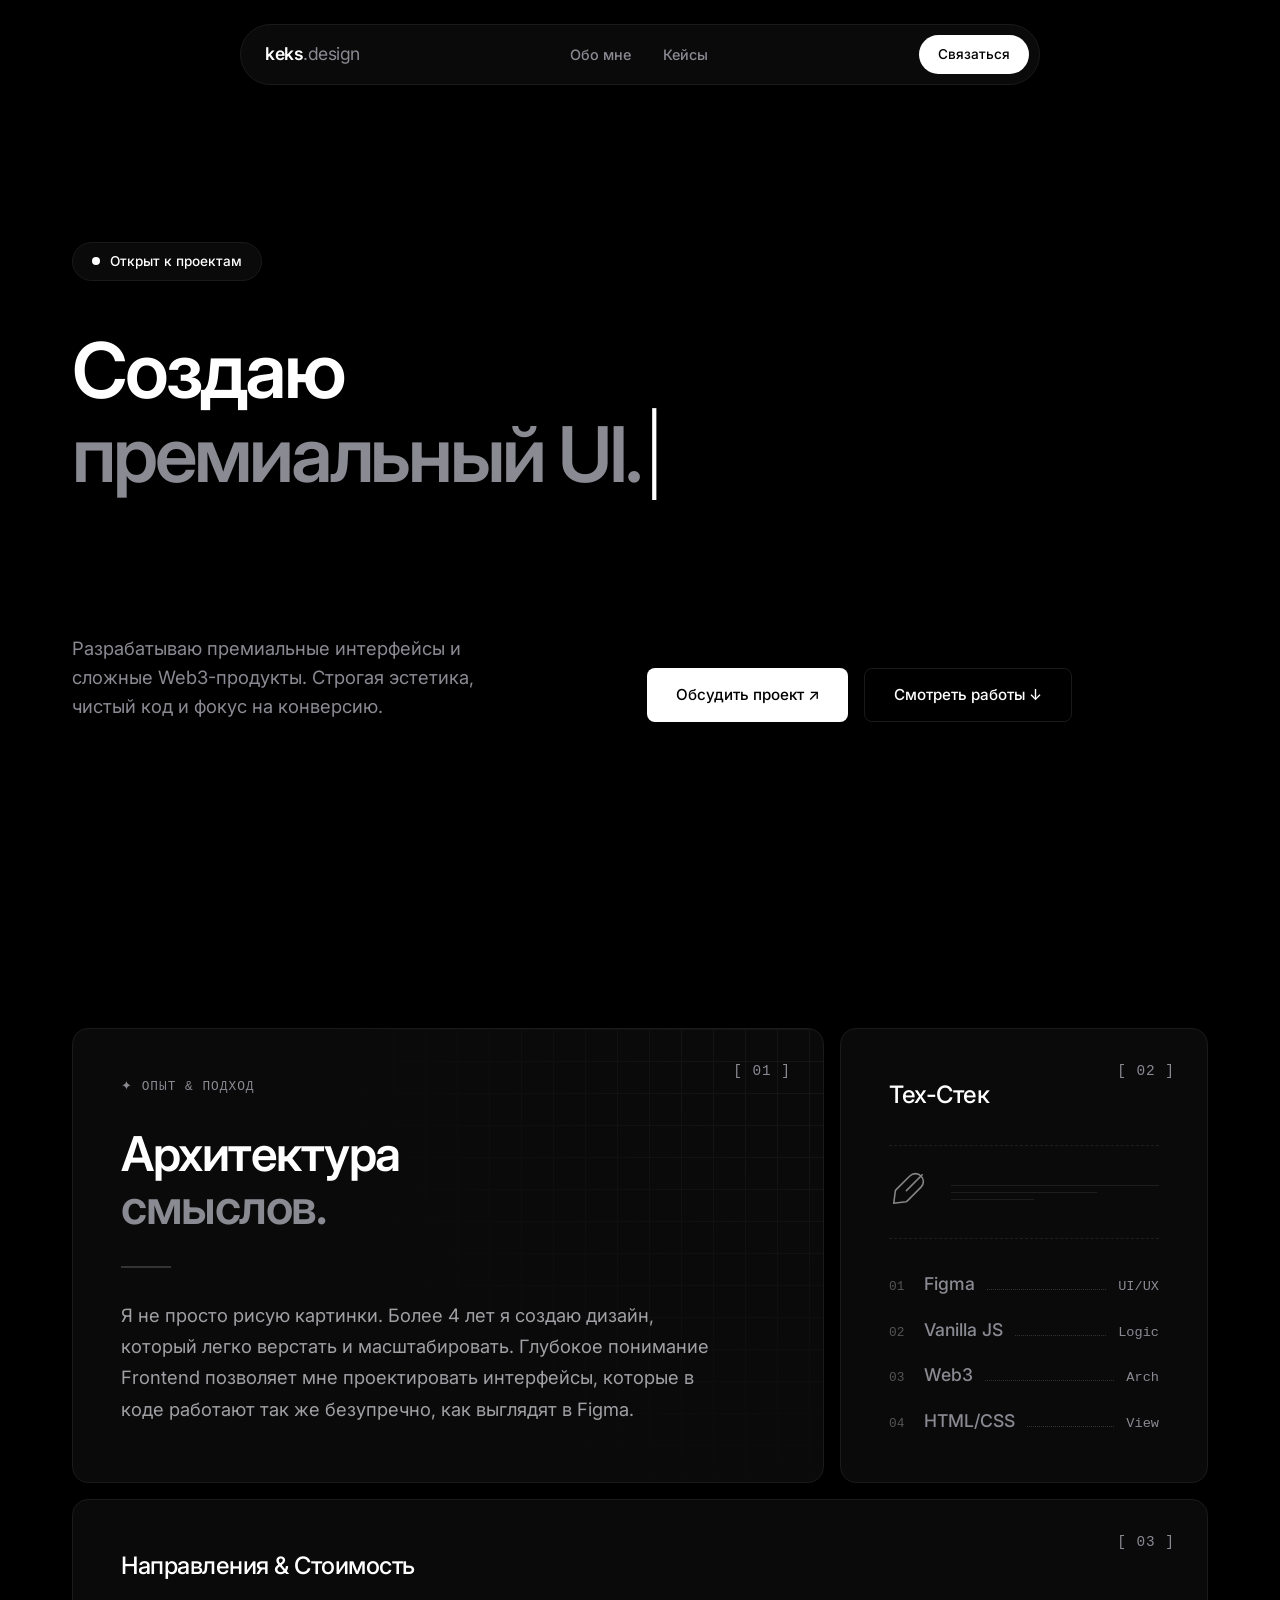
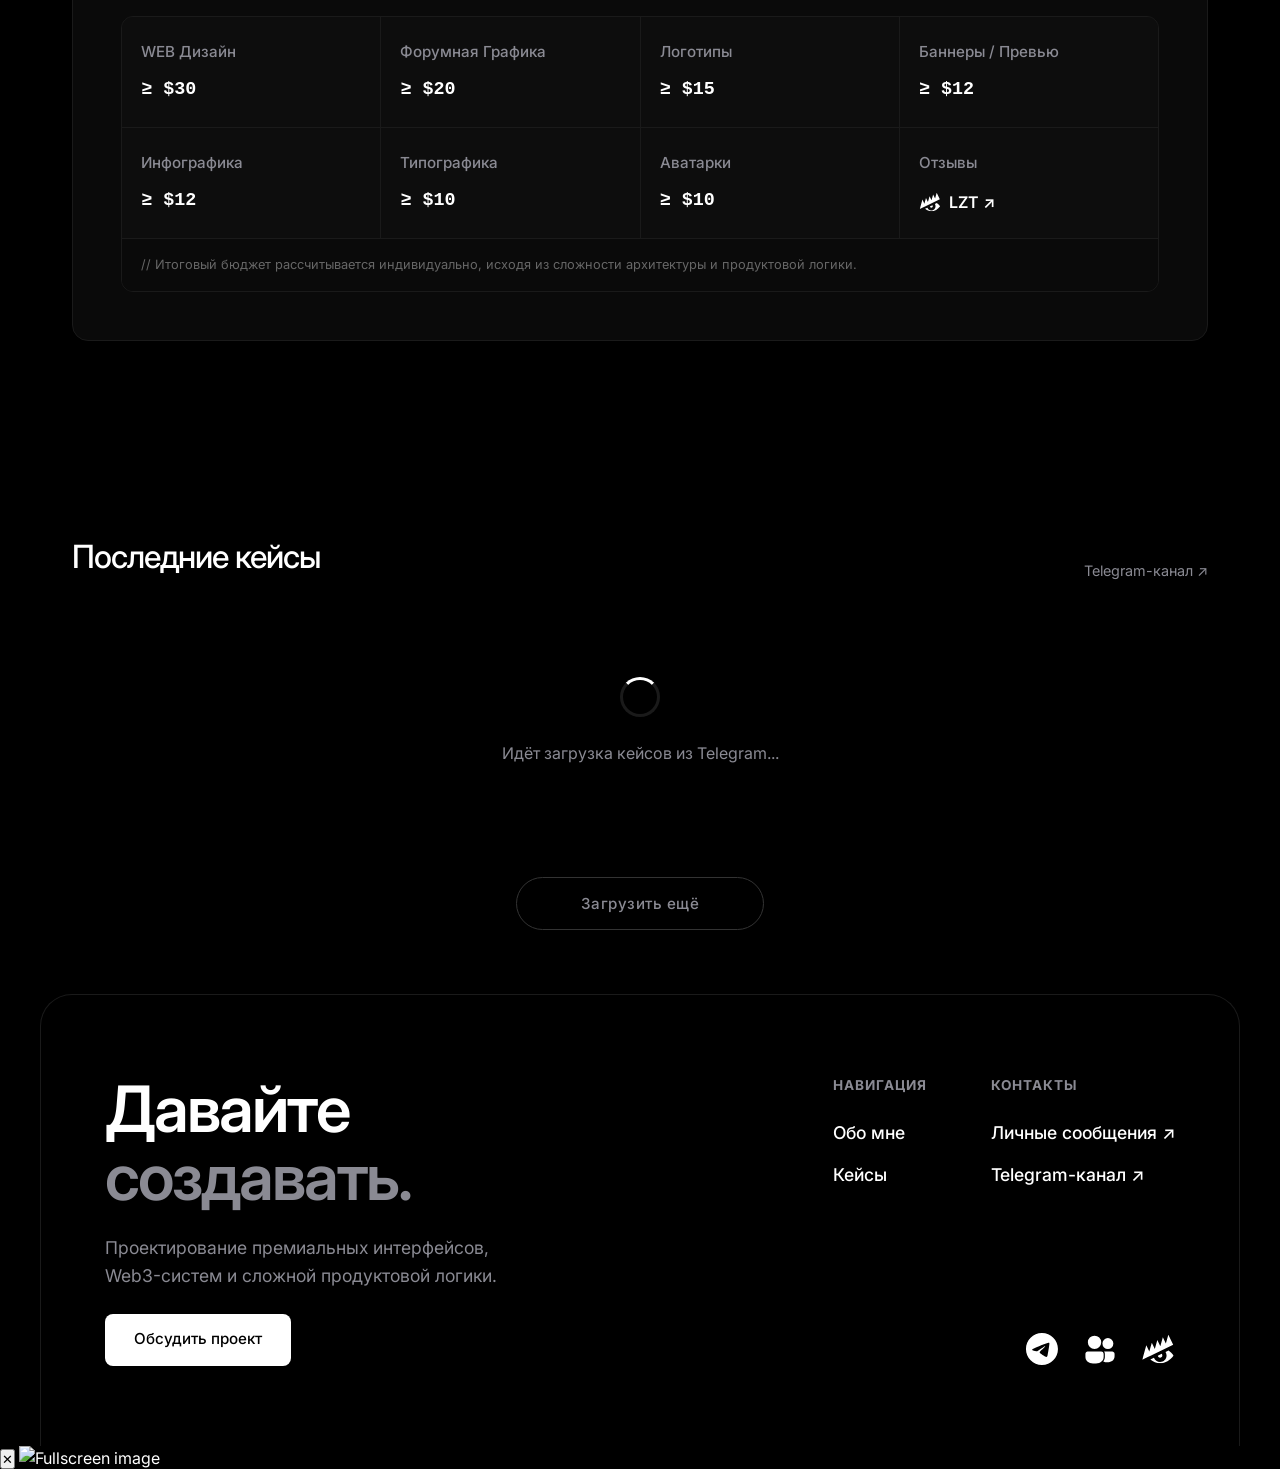
==== commit 7d49f5fe: "Add files via upload" ====
--- a/index.html
+++ b/index.html
@@ -2,300 +2,310 @@
 <html lang="ru">
 <head>
     <meta charset="UTF-8">
-    <meta name="viewport" content="width=device-width, initial-scale=1.0, maximum-scale=5.0">
+    <meta name="viewport" content="width=device-width, initial-scale=1.0, maximum-scale=1.0, user-scalable=no">
     <title>keks.design</title>
     <meta name="description" content="Премиальное портфолио продуктового дизайнера Keks.">
-    <link rel="icon" href="favicon.svg" type="image/svg+xml">
-    <link rel="apple-touch-icon" href="favicon.svg">
-    <link rel="stylesheet" href="style.css">
+
+    <link rel="icon" href="/favicon.svg" type="image/svg+xml">
+    <link rel="apple-touch-icon" href="/favicon.svg">
+
+    <link rel="stylesheet" href="/style.css">
     <link href="https://fonts.googleapis.com/css2?family=Inter:wght@400;500;600;700&display=swap" rel="stylesheet">
 </head>
 <body>
-    <header class="header-wrapper reveal">
-        <nav class="navbar-pill" id="navbar">
-            <div class="logo">keks<span class="text-muted">.design</span></div>
-            <div class="nav-links hidden-mobile">
-                <a href="#about">Обо мне</a>
-                <a href="#portfolio">Кейсы</a>
+    <div id="app-wrapper" class="app-wrapper">
+
+        <header class="header-wrapper reveal">
+            <nav class="navbar-pill" id="navbar">
+                <a href="/" class="logo" style="display: flex; align-items: center; gap: 8px; text-decoration: none;">
+                    <span>keks<span class="text-muted">.design</span></span>
+                </a>
+                <div class="nav-links hidden-mobile">
+                    <a href="#about">Обо мне</a>
+                    <a href="#portfolio">Кейсы</a>
+                </div>
+                <a href="https://t.me/KeksDesign" target="_blank" class="btn-primary btn-small">Связаться</a>
+            </nav>
+        </header>
+
+        <main>
+            <section id="hero" class="hero section">
+                <div class="hero-container reveal">
+
+                    <div class="hero-status-pill">
+                        <div class="status-dot"></div>
+                        Открыт к проектам
+                    </div>
+
+                    <h1 class="hero-massive-title">
+                        Создаю<br>
+                        <span id="typewriter" class="text-muted"></span>
+                    </h1>
+
+                    <div class="hero-divider">
+                        <p class="hero-desc">Разрабатываю премиальные интерфейсы и сложные Web3-продукты. Строгая эстетика, чистый код и фокус на конверсию.</p>
+                        <div class="hero-buttons">
+                            <a href="https://t.me/KeksDesign" target="_blank" class="btn-primary">Обсудить проект ↗</a>
+                            <a href="#portfolio" class="btn-secondary">Смотреть работы ↓</a>
+                        </div>
+                    </div>
+
+                </div>
+            </section>
+
+            <section id="about" class="section">
+                <div class="bento-grid" id="cards-container">
+
+                    <div class="bento-item span-2 solid-card reveal">
+                        <div class="blueprint-bg"></div>
+                        <div class="bento-badge-corner">[ 01 ]</div>
+
+                        <div class="card-content" style="position: relative; z-index: 2;">
+                            <div class="bento-micro-header">✦ Опыт & Подход</div>
+                            <h2 class="bento-title-large">Архитектура<br><span class="text-muted">смыслов.</span></h2>
+                            <div class="bento-divider"></div>
+                            <p class="bento-text">Я не просто рисую картинки. Более 4 лет я создаю дизайн, который легко верстать и масштабировать. Глубокое понимание Frontend позволяет мне проектировать интерфейсы, которые в коде работают так же безупречно, как выглядят в Figma.</p>
+                        </div>
+                    </div>
+
+                    <div class="bento-item solid-card reveal" style="transition-delay: 0.1s;">
+                        <div class="bento-badge-corner">[ 02 ]</div>
+                        <div class="card-content h-100 flex-col" style="position: relative; z-index: 2;">
+
+                            <div class="bento-header-flex" style="margin-bottom: 2rem;">
+                                <h3 class="bento-title">Тех-Стек</h3>
+                            </div>
+
+                            <div class="tech-graphic-header">
+                                <div class="tg-icon">
+                                    <svg viewBox="0 0 24 24" fill="none" stroke="currentColor" stroke-width="1" stroke-linecap="round" stroke-linejoin="round">
+                                        <path d="M20.24 3.76a5 5 0 0 0-7.08 0L4.5 12.41a2 2 0 0 0-.5.85L3 21l7.74-1a2 2 0 0 0 .85-.5l8.65-8.65a5 5 0 0 0 0-7.09z"></path>
+                                        <line x1="11" y1="13" x2="21" y2="3"></line>
+                                    </svg>
+                                </div>
+                                <div class="tg-lines">
+                                    <div class="tg-line w-100"></div>
+                                    <div class="tg-line w-75"></div>
+                                    <div class="tg-line w-50"></div>
+                                </div>
+                            </div>
+
+                            <div class="toc-list mt-auto">
+                                <div class="toc-item">
+                                    <span class="toc-num">01</span>
+                                    <span class="toc-name">Figma</span>
+                                    <span class="toc-line"></span>
+                                    <span class="toc-tag">UI/UX</span>
+                                </div>
+                                <div class="toc-item">
+                                    <span class="toc-num">02</span>
+                                    <span class="toc-name">Vanilla JS</span>
+                                    <span class="toc-line"></span>
+                                    <span class="toc-tag">Logic</span>
+                                </div>
+                                <div class="toc-item">
+                                    <span class="toc-num">03</span>
+                                    <span class="toc-name">Web3</span>
+                                    <span class="toc-line"></span>
+                                    <span class="toc-tag">Arch</span>
+                                </div>
+                                <div class="toc-item">
+                                    <span class="toc-num">04</span>
+                                    <span class="toc-name">HTML/CSS</span>
+                                    <span class="toc-line"></span>
+                                    <span class="toc-tag">View</span>
+                                </div>
+                            </div>
+
+                        </div>
+                    </div>
+
+                    <div class="bento-item span-3 solid-card reveal" style="transition-delay: 0.2s;">
+                        <div class="bento-badge-corner">[ 03 ]</div>
+
+                        <div class="card-content" style="position: relative; z-index: 2;">
+                            <div class="bento-header-flex" style="margin-bottom: 2rem;">
+                                <h3 class="bento-title">Направления & Стоимость</h3>
+                            </div>
+
+                            <div class="matrix-wrapper">
+
+                                <div class="service-matrix">
+                                    <div class="sm-cell">
+                                        <span class="sm-label">WEB Дизайн</span>
+                                        <span class="sm-price">≥ $30</span>
+                                    </div>
+                                    <div class="sm-cell">
+                                        <span class="sm-label">Форумная Графика</span>
+                                        <span class="sm-price">≥ $20</span>
+                                    </div>
+                                    <div class="sm-cell">
+                                        <span class="sm-label">Логотипы</span>
+                                        <span class="sm-price">≥ $15</span>
+                                    </div>
+                                    <div class="sm-cell">
+                                        <span class="sm-label">Баннеры / Превью</span>
+                                        <span class="sm-price">≥ $12</span>
+                                    </div>
+                                    <div class="sm-cell">
+                                        <span class="sm-label">Инфографика</span>
+                                        <span class="sm-price">≥ $12</span>
+                                    </div>
+                                    <div class="sm-cell">
+                                        <span class="sm-label">Типографика</span>
+                                        <span class="sm-price">≥ $10</span>
+                                    </div>
+                                    <div class="sm-cell">
+                                        <span class="sm-label">Аватарки</span>
+                                        <span class="sm-price">≥ $10</span>
+                                    </div>
+
+                                    <div class="sm-cell sm-cell-lzt" onclick="window.open('https://lolz.live/threads/9025706/', '_blank')">
+                                        <span class="sm-label">Отзывы</span>
+                                        <div class="sm-price sm-lzt-flex">
+                                            <svg width="22" height="22" viewBox="0 0 64 64" fill="none" xmlns="http://www.w3.org/2000/svg" class="lzt-icon">
+                                                <g clip-path="url(#clip0_175_64_matrix)">
+                                                    <path fill-rule="evenodd" clip-rule="evenodd" d="M17.5371 51.8461C22.9532 56.246 29.21 58.7535 35.8828 58.7535C45.8058 58.7535 54.8137 53.1919 61.4984 44.1334C58.6759 40.3098 55.4406 37.1071 51.8933 34.6858L46.1979 37.529C47.422 39.4334 48.135 41.7002 48.135 44.1334C48.135 50.8924 42.6506 56.3708 35.8828 56.3708C30.6242 56.3708 26.141 53.0612 24.403 48.4146L17.5371 51.8431V51.8461ZM31.667 44.79C31.8036 45.6783 32.2196 46.5043 32.8643 47.149C33.6635 47.9482 34.7508 48.3968 35.8828 48.3938C38.2387 48.3938 40.1491 46.4864 40.1491 44.1334C40.1491 42.9777 39.6886 41.929 38.9399 41.1595L31.6699 44.79H31.667Z" fill="currentColor"/>
+                                                <path d="M19.0882 44.038L60.6014 24.082L51.4776 5.10352L46.7656 21.8746L41.103 10.0918L36.3881 26.8628L30.7254 15.08L26.0105 31.8511L20.3479 20.0682L15.633 36.8393L9.97035 25.0565L2.36768 52.0774L12.7452 47.0891L19.0882 44.0409V44.038Z" fill="currentColor"/>
+                                                </g>
+                                                <defs>
+                                                    <clipPath id="clip0_175_64_matrix">
+                                                        <rect width="59.1279" height="53.6495" fill="white" transform="translate(2.36719 5.10376)"/>
+                                                    </clipPath>
+                                                </defs>
+                                            </svg>
+                                            LZT ↗
+                                        </div>
+                                    </div>
+                                </div>
+
+                                <div class="matrix-foot">
+                                    <span class="mf-text">// Итоговый бюджет рассчитывается индивидуально, исходя из сложности архитектуры и продуктовой логики.</span>
+                                </div>
+
+                            </div>
+
+                        </div>
+                    </div>
+
+                </div>
+            </section>
+
+            <section id="portfolio" class="section">
+                <div class="section-header reveal">
+                    <h2 class="section-title">Последние кейсы</h2>
+                    <a href="https://t.me/casebykeks" target="_blank" class="link-arrow">Telegram-канал ↗</a>
+                </div>
+
+                <div id="tg-status-container" class="status-container reveal active">
+                    <div class="loader-spinner"></div>
+                    <p id="tg-status-text">Идёт загрузка кейсов из Telegram...</p>
+                </div>
+
+                <div id="tg-feed" class="portfolio-grid" style="display: none;">
+                </div>
+
+                <div id="load-more-container" style="display: none; justify-content: center; margin-top: 3rem;">
+                    <button id="load-more-btn" class="btn-secondary">Загрузить ещё</button>
+                </div>
+            </section>
+        </main>
+
+        <footer class="footer section reveal">
+            <div class="footer-grid">
+                <div class="footer-brand">
+                    <h2 class="footer-massive-title">Давайте<br><span class="text-muted">создавать.</span></h2>
+                    <p class="footer-brand-desc">Проектирование премиальных интерфейсов, Web3-систем и сложной продуктовой логики.</p>
+                    <a href="https://t.me/KeksDesign" target="_blank" class="btn-primary w-max mt-auto">Обсудить проект</a>
+                </div>
+
+                <div class="footer-right">
+
+                    <div class="footer-nav">
+                        <div class="footer-col">
+                            <h4 class="footer-col-title">Навигация</h4>
+                            <a href="#about" class="footer-link">Обо мне</a>
+                            <a href="#portfolio" class="footer-link">Кейсы</a>
+                        </div>
+                        <div class="footer-col">
+                            <h4 class="footer-col-title">Контакты</h4>
+                            <a href="https://t.me/KeksDesign" target="_blank" class="footer-link">Личные сообщения ↗</a>
+                            <a href="https://t.me/casebykeks" target="_blank" class="footer-link">Telegram-канал ↗</a>
+                        </div>
+                    </div>
+
+                    <div class="footer-socials">
+                        <a href="https://t.me/KeksDesign" target="_blank" class="social-icon" title="Личные сообщения">
+                            <svg viewBox="0 0 32 32" xmlns="http://www.w3.org/2000/svg">
+                                <path fill="currentColor" d="M22.122 10.040c0.006-0 0.014-0 0.022-0 0.209 0 0.403 0.065 0.562 0.177l-0.003-0.002c0.116 0.101 0.194 0.243 0.213 0.403l0 0.003c0.020 0.122 0.031 0.262 0.031 0.405 0 0.065-0.002 0.129-0.007 0.193l0-0.009c-0.225 2.369-1.201 8.114-1.697 10.766-0.21 1.123-0.623 1.499-1.023 1.535-0.869 0.081-1.529-0.574-2.371-1.126-1.318-0.865-2.063-1.403-3.342-2.246-1.479-0.973-0.52-1.51 0.322-2.384 0.221-0.23 4.052-3.715 4.127-4.031 0.004-0.019 0.006-0.040 0.006-0.062 0-0.078-0.029-0.149-0.076-0.203l0 0c-0.052-0.034-0.117-0.053-0.185-0.053-0.045 0-0.088 0.009-0.128 0.024l0.002-0.001q-0.198 0.045-6.316 4.174c-0.445 0.351-1.007 0.573-1.619 0.599l-0.006 0c-0.867-0.105-1.654-0.298-2.401-0.573l0.074 0.024c-0.938-0.306-1.683-0.467-1.619-0.985q0.051-0.404 1.114-0.827 6.548-2.853 8.733-3.761c1.607-0.853 3.47-1.555 5.429-2.010l0.157-0.031zM15.93 1.025c-8.302 0.020-15.025 6.755-15.025 15.060 0 8.317 6.742 15.060 15.060 15.060s15.060-6.742 15.060-15.060c0-8.305-6.723-15.040-15.023-15.060h-0.002q-0.035-0-0.070 0z"></path>
+                            </svg>
+                        </a>
+
+                        <a href="https://t.me/casebykeks" target="_blank" class="social-icon" title="Telegram-канал">
+                            <svg viewBox="0 0 28 28" xmlns="http://www.w3.org/2000/svg">
+                                <title>ic_fluent_people_28_filled</title>
+                                <path d="m4 16 11 .001a2 2 0 0 1 1.995 1.85l.005.15V20.5c-.001 4.2-4.287 5.5-7.5 5.5-3.149 0-7.329-1.249-7.495-5.251L2 20.5V18c0-1.054.816-1.918 1.85-1.995zm13.22.001L24 16c1.054 0 1.918.816 1.995 1.85L26 18v2c-.001 3.759-3.43 5-6 5-1.058 0-2.259-.215-3.309-.725.752-.894 1.24-2.032 1.302-3.464L18 20.5v-2.499c0-.702-.249-1.34-.654-1.85zL24 16zM9.5 3a5.5 5.5 0 1 1-.001 11.001A5.5 5.5 0 0 1 9.5 3m11 2a4.5 4.5 0 1 1 0 9 4.5 4.5 0 0 1 0-9" fill="currentColor"/>
+                            </svg>
+                        </a>
+
+                        <a href="https://lolz.live/threads/9025706/" target="_blank" class="social-icon" title="Отзывы LZT">
+                            <svg viewBox="0 0 64 64" fill="none" xmlns="http://www.w3.org/2000/svg">
+                                <g clip-path="url(#clip0_175_64_social)">
+                                    <path fill-rule="evenodd" clip-rule="evenodd" d="M17.5371 51.8461C22.9532 56.246 29.21 58.7535 35.8828 58.7535C45.8058 58.7535 54.8137 53.1919 61.4984 44.1334C58.6759 40.3098 55.4406 37.1071 51.8933 34.6858L46.1979 37.529C47.422 39.4334 48.135 41.7002 48.135 44.1334C48.135 50.8924 42.6506 56.3708 35.8828 56.3708C30.6242 56.3708 26.141 53.0612 24.403 48.4146L17.5371 51.8431V51.8461ZM31.667 44.79C31.8036 45.6783 32.2196 46.5043 32.8643 47.149C33.6635 47.9482 34.7508 48.3968 35.8828 48.3938C38.2387 48.3938 40.1491 46.4864 40.1491 44.1334C40.1491 42.9777 39.6886 41.929 38.9399 41.1595L31.6699 44.79H31.667Z" fill="currentColor"/>
+                                    <path d="M19.0882 44.038L60.6014 24.082L51.4776 5.10352L46.7656 21.8746L41.103 10.0918L36.3881 26.8628L30.7254 15.08L26.0105 31.8511L20.3479 20.0682L15.633 36.8393L9.97035 25.0565L2.36768 52.0774L12.7452 47.0891L19.0882 44.0409V44.038Z" fill="currentColor"/>
+                                </g>
+                                <defs>
+                                    <clipPath id="clip0_175_64_social">
+                                        <rect width="59.1279" height="53.6495" fill="white" transform="translate(2.36719 5.10376)"/>
+                                    </clipPath>
+                                </defs>
+                            </svg>
+                        </a>
+                    </div>
+
+                </div>
             </div>
-            <a href="https://t.me/KeksDesign" target="_blank" class="btn-primary btn-small">Связаться</a>
-        </nav>
-    </header>
-
-    <main>
-        <section id="hero" class="hero section">
-            <div class="hero-container reveal">
-
-                <div class="hero-status-pill">
-                    <div class="status-dot"></div>
-                    Открыт к проектам
-                </div>
-
-                <h1 class="hero-massive-title">
-                    Создаю<br>
-                    <span id="typewriter" class="text-muted"></span>
-                </h1>
-
-                <div class="hero-divider">
-                    <p class="hero-desc">Разрабатываю премиальные интерфейсы и сложные Web3-продукты. Строгая эстетика, чистый код и фокус на конверсию.</p>
-                    <div class="hero-buttons">
-                        <a href="https://t.me/KeksDesign" target="_blank" class="btn-primary">Обсудить проект ↗</a>
-                        <a href="#portfolio" class="btn-secondary">Смотреть работы ↓</a>
-                    </div>
-                </div>
-
-            </div>
-        </section>
-
-        <section id="about" class="section">
-            <div class="bento-grid" id="cards-container">
-
-                <div class="bento-item span-2 solid-card reveal">
-                    <div class="blueprint-bg"></div>
-                    <div class="bento-badge-corner">[ 01 ]</div>
-
-                    <div class="card-content" style="position: relative; z-index: 2;">
-                        <div class="bento-micro-header">✦ Опыт & Подход</div>
-                        <h2 class="bento-title-large">Архитектура<br><span class="text-muted">смыслов.</span></h2>
-                        <div class="bento-divider"></div>
-                        <p class="bento-text">Я не просто рисую картинки. Более 4 лет я создаю дизайн, который легко верстать и масштабировать. Глубокое понимание Frontend позволяет мне проектировать интерфейсы, которые в коде работают так же безупречно, как выглядят в Figma.</p>
-                    </div>
-                </div>
-
-                <div class="bento-item solid-card reveal" style="transition-delay: 0.1s;">
-                    <div class="bento-badge-corner">[ 02 ]</div>
-                    <div class="card-content h-100 flex-col" style="position: relative; z-index: 2;">
-
-                        <div class="bento-header-flex" style="margin-bottom: 2rem;">
-                            <h3 class="bento-title">Тех-Стек</h3>
-                        </div>
-
-                        <div class="tech-graphic-header">
-                            <div class="tg-icon">
-                                <svg viewBox="0 0 24 24" fill="none" stroke="currentColor" stroke-width="1" stroke-linecap="round" stroke-linejoin="round">
-                                    <path d="M20.24 3.76a5 5 0 0 0-7.08 0L4.5 12.41a2 2 0 0 0-.5.85L3 21l7.74-1a2 2 0 0 0 .85-.5l8.65-8.65a5 5 0 0 0 0-7.09z"></path>
-                                    <line x1="11" y1="13" x2="21" y2="3"></line>
-                                </svg>
-                            </div>
-                            <div class="tg-lines">
-                                <div class="tg-line w-100"></div>
-                                <div class="tg-line w-75"></div>
-                                <div class="tg-line w-50"></div>
-                            </div>
-                        </div>
-
-                        <div class="toc-list mt-auto">
-                            <div class="toc-item">
-                                <span class="toc-num">01</span>
-                                <span class="toc-name">Figma</span>
-                                <span class="toc-line"></span>
-                                <span class="toc-tag">UI/UX</span>
-                            </div>
-                            <div class="toc-item">
-                                <span class="toc-num">02</span>
-                                <span class="toc-name">Vanilla JS</span>
-                                <span class="toc-line"></span>
-                                <span class="toc-tag">Logic</span>
-                            </div>
-                            <div class="toc-item">
-                                <span class="toc-num">03</span>
-                                <span class="toc-name">Web3</span>
-                                <span class="toc-line"></span>
-                                <span class="toc-tag">Arch</span>
-                            </div>
-                            <div class="toc-item">
-                                <span class="toc-num">04</span>
-                                <span class="toc-name">HTML/CSS</span>
-                                <span class="toc-line"></span>
-                                <span class="toc-tag">View</span>
-                            </div>
-                        </div>
-
-                    </div>
-                </div>
-
-                <div class="bento-item span-3 solid-card reveal" style="transition-delay: 0.2s;">
-                    <div class="bento-badge-corner">[ 03 ]</div>
-
-                    <div class="card-content" style="position: relative; z-index: 2;">
-                        <div class="bento-header-flex" style="margin-bottom: 2rem;">
-                            <h3 class="bento-title">Направления & Стоимость</h3>
-                        </div>
-
-                        <div class="matrix-wrapper">
-
-                            <div class="service-matrix">
-                                <div class="sm-cell">
-                                    <span class="sm-label">WEB Дизайн</span>
-                                    <span class="sm-price">≥ $30</span>
-                                </div>
-                                <div class="sm-cell">
-                                    <span class="sm-label">Форумная Графика</span>
-                                    <span class="sm-price">≥ $20</span>
-                                </div>
-                                <div class="sm-cell">
-                                    <span class="sm-label">Логотипы</span>
-                                    <span class="sm-price">≥ $15</span>
-                                </div>
-                                <div class="sm-cell">
-                                    <span class="sm-label">Баннеры / Превью</span>
-                                    <span class="sm-price">≥ $12</span>
-                                </div>
-                                <div class="sm-cell">
-                                    <span class="sm-label">Инфографика</span>
-                                    <span class="sm-price">≥ $12</span>
-                                </div>
-                                <div class="sm-cell">
-                                    <span class="sm-label">Типографика</span>
-                                    <span class="sm-price">≥ $10</span>
-                                </div>
-                                <div class="sm-cell">
-                                    <span class="sm-label">Аватарки</span>
-                                    <span class="sm-price">≥ $10</span>
-                                </div>
-
-                                <div class="sm-cell sm-cell-lzt" onclick="window.open('https://lolz.live/threads/9025706/', '_blank')">
-                                    <span class="sm-label">Отзывы</span>
-                                    <div class="sm-price sm-lzt-flex">
-                                        <svg width="22" height="22" viewBox="0 0 64 64" fill="none" xmlns="http://www.w3.org/2000/svg" class="lzt-icon">
-                                            <g clip-path="url(#clip0_175_64_matrix)">
-                                                <path fill-rule="evenodd" clip-rule="evenodd" d="M17.5371 51.8461C22.9532 56.246 29.21 58.7535 35.8828 58.7535C45.8058 58.7535 54.8137 53.1919 61.4984 44.1334C58.6759 40.3098 55.4406 37.1071 51.8933 34.6858L46.1979 37.529C47.422 39.4334 48.135 41.7002 48.135 44.1334C48.135 50.8924 42.6506 56.3708 35.8828 56.3708C30.6242 56.3708 26.141 53.0612 24.403 48.4146L17.5371 51.8431V51.8461ZM31.667 44.79C31.8036 45.6783 32.2196 46.5043 32.8643 47.149C33.6635 47.9482 34.7508 48.3968 35.8828 48.3938C38.2387 48.3938 40.1491 46.4864 40.1491 44.1334C40.1491 42.9777 39.6886 41.929 38.9399 41.1595L31.6699 44.79H31.667Z" fill="currentColor"/>
-                                                <path d="M19.0882 44.038L60.6014 24.082L51.4776 5.10352L46.7656 21.8746L41.103 10.0918L36.3881 26.8628L30.7254 15.08L26.0105 31.8511L20.3479 20.0682L15.633 36.8393L9.97035 25.0565L2.36768 52.0774L12.7452 47.0891L19.0882 44.0409V44.038Z" fill="currentColor"/>
-                                            </g>
-                                            <defs>
-                                                <clipPath id="clip0_175_64_matrix">
-                                                    <rect width="59.1279" height="53.6495" fill="white" transform="translate(2.36719 5.10376)"/>
-                                                </clipPath>
-                                            </defs>
-                                        </svg>
-                                        LZT ↗
-                                    </div>
-                                </div>
-                            </div>
-
-                            <div class="matrix-foot">
-                                <span class="mf-text">// Итоговый бюджет рассчитывается индивидуально, исходя из сложности архитектуры и продуктовой логики.</span>
-                            </div>
-
-                        </div>
-
-                    </div>
-                </div>
-
-            </div>
-        </section>
-
-        <section id="portfolio" class="section">
-            <div class="section-header reveal">
-                <h2 class="section-title">Последние кейсы</h2>
-                <a href="https://t.me/casebykeks" target="_blank" class="link-arrow">Telegram-канал ↗</a>
-            </div>
-
-            <div id="tg-status-container" class="status-container reveal active">
-                <div class="loader-spinner"></div>
-                <p id="tg-status-text">Идёт загрузка кейсов из Telegram...</p>
-            </div>
-
-            <div id="tg-feed" class="portfolio-grid" style="display: none;">
-            </div>
-
-            <div id="load-more-container" style="display: none; justify-content: center; margin-top: 3rem;">
-                <button id="load-more-btn" class="btn-secondary">Загрузить ещё</button>
-            </div>
-        </section>
-    </main>
-
-    <footer class="footer section reveal">
-        <div class="footer-grid">
-            <div class="footer-brand">
-                <h2 class="footer-massive-title">Давайте<br><span class="text-muted">создавать.</span></h2>
-                <p class="footer-brand-desc">Проектирование премиальных интерфейсов, Web3-систем и сложной продуктовой логики.</p>
-                <a href="https://t.me/KeksDesign" target="_blank" class="btn-primary w-max mt-auto">Обсудить проект</a>
-            </div>
-
-            <div class="footer-right">
-
-                <div class="footer-nav">
-                    <div class="footer-col">
-                        <h4 class="footer-col-title">Навигация</h4>
-                        <a href="#about" class="footer-link">Обо мне</a>
-                        <a href="#portfolio" class="footer-link">Кейсы</a>
-                    </div>
-                    <div class="footer-col">
-                        <h4 class="footer-col-title">Контакты</h4>
-                        <a href="https://t.me/KeksDesign" target="_blank" class="footer-link">Личные сообщения ↗</a>
-                        <a href="https://t.me/casebykeks" target="_blank" class="footer-link">Telegram-канал ↗</a>
-                    </div>
-                </div>
-
-                <div class="footer-socials">
-                    <a href="https://t.me/KeksDesign" target="_blank" class="social-icon" title="Личные сообщения">
-                        <svg viewBox="0 0 32 32" xmlns="http://www.w3.org/2000/svg">
-                            <path fill="currentColor" d="M22.122 10.040c0.006-0 0.014-0 0.022-0 0.209 0 0.403 0.065 0.562 0.177l-0.003-0.002c0.116 0.101 0.194 0.243 0.213 0.403l0 0.003c0.020 0.122 0.031 0.262 0.031 0.405 0 0.065-0.002 0.129-0.007 0.193l0-0.009c-0.225 2.369-1.201 8.114-1.697 10.766-0.21 1.123-0.623 1.499-1.023 1.535-0.869 0.081-1.529-0.574-2.371-1.126-1.318-0.865-2.063-1.403-3.342-2.246-1.479-0.973-0.52-1.51 0.322-2.384 0.221-0.23 4.052-3.715 4.127-4.031 0.004-0.019 0.006-0.040 0.006-0.062 0-0.078-0.029-0.149-0.076-0.203l0 0c-0.052-0.034-0.117-0.053-0.185-0.053-0.045 0-0.088 0.009-0.128 0.024l0.002-0.001q-0.198 0.045-6.316 4.174c-0.445 0.351-1.007 0.573-1.619 0.599l-0.006 0c-0.867-0.105-1.654-0.298-2.401-0.573l0.074 0.024c-0.938-0.306-1.683-0.467-1.619-0.985q0.051-0.404 1.114-0.827 6.548-2.853 8.733-3.761c1.607-0.853 3.47-1.555 5.429-2.010l0.157-0.031zM15.93 1.025c-8.302 0.020-15.025 6.755-15.025 15.060 0 8.317 6.742 15.060 15.060 15.060s15.060-6.742 15.060-15.060c0-8.305-6.723-15.040-15.023-15.060h-0.002q-0.035-0-0.070 0z"></path>
-                        </svg>
-                    </a>
-
-                    <a href="https://t.me/casebykeks" target="_blank" class="social-icon" title="Telegram-канал">
-                        <svg viewBox="0 0 28 28" xmlns="http://www.w3.org/2000/svg">
-                            <title>ic_fluent_people_28_filled</title>
-                            <path d="m4 16 11 .001a2 2 0 0 1 1.995 1.85l.005.15V20.5c-.001 4.2-4.287 5.5-7.5 5.5-3.149 0-7.329-1.249-7.495-5.251L2 20.5V18c0-1.054.816-1.918 1.85-1.995zm13.22.001L24 16c1.054 0 1.918.816 1.995 1.85L26 18v2c-.001 3.759-3.43 5-6 5-1.058 0-2.259-.215-3.309-.725.752-.894 1.24-2.032 1.302-3.464L18 20.5v-2.499c0-.702-.249-1.34-.654-1.85zL24 16zM9.5 3a5.5 5.5 0 1 1-.001 11.001A5.5 5.5 0 0 1 9.5 3m11 2a4.5 4.5 0 1 1 0 9 4.5 4.5 0 0 1 0-9" fill="currentColor"/>
-                        </svg>
-                    </a>
-
-                    <a href="https://lolz.live/threads/9025706/" target="_blank" class="social-icon" title="Отзывы LZT">
-                        <svg viewBox="0 0 64 64" fill="none" xmlns="http://www.w3.org/2000/svg">
-                            <g clip-path="url(#clip0_175_64_social)">
-                                <path fill-rule="evenodd" clip-rule="evenodd" d="M17.5371 51.8461C22.9532 56.246 29.21 58.7535 35.8828 58.7535C45.8058 58.7535 54.8137 53.1919 61.4984 44.1334C58.6759 40.3098 55.4406 37.1071 51.8933 34.6858L46.1979 37.529C47.422 39.4334 48.135 41.7002 48.135 44.1334C48.135 50.8924 42.6506 56.3708 35.8828 56.3708C30.6242 56.3708 26.141 53.0612 24.403 48.4146L17.5371 51.8431V51.8461ZM31.667 44.79C31.8036 45.6783 32.2196 46.5043 32.8643 47.149C33.6635 47.9482 34.7508 48.3968 35.8828 48.3938C38.2387 48.3938 40.1491 46.4864 40.1491 44.1334C40.1491 42.9777 39.6886 41.929 38.9399 41.1595L31.6699 44.79H31.667Z" fill="currentColor"/>
-                                <path d="M19.0882 44.038L60.6014 24.082L51.4776 5.10352L46.7656 21.8746L41.103 10.0918L36.3881 26.8628L30.7254 15.08L26.0105 31.8511L20.3479 20.0682L15.633 36.8393L9.97035 25.0565L2.36768 52.0774L12.7452 47.0891L19.0882 44.0409V44.038Z" fill="currentColor"/>
-                            </g>
-                            <defs>
-                                <clipPath id="clip0_175_64_social">
-                                    <rect width="59.1279" height="53.6495" fill="white" transform="translate(2.36719 5.10376)"/>
-                                </clipPath>
-                            </defs>
-                        </svg>
-                    </a>
+        </footer>
+
+        <div id="case-modal" class="modal-overlay hidden">
+            <div class="modal-content solid-card premium-split-modal">
+
+                <button id="modal-close" class="modal-close">✕</button>
+
+                <div class="modal-left-pane">
+                    <div id="modal-slider-container" class="modal-slider">
+                        <div class="slider-track" id="modal-slider-track"></div>
+                        <button class="slider-btn prev hidden" id="slider-prev">❮</button>
+                        <button class="slider-btn next hidden" id="slider-next">❯</button>
+                        <div class="slider-dots" id="slider-dots"></div>
+                    </div>
+                </div>
+
+                <div class="modal-right-pane">
+
+                    <div class="modal-scrollable">
+                        <div class="modal-body" id="modal-body-container">
+                            <div class="modal-date-badge" id="modal-date"></div>
+
+                            <div class="case-text" id="modal-text"></div>
+                            <div id="modal-tags" class="case-tags" style="display: none;"></div>
+                        </div>
+                    </div>
+
+                    <div class="modal-actions">
+                        <a href="https://t.me/KeksDesign" target="_blank" class="btn-primary">Написать мне</a>
+                    </div>
+
                 </div>
 
             </div>
         </div>
-    </footer>
-
-    <div id="case-modal" class="modal-overlay hidden">
-        <div class="modal-content solid-card premium-split-modal">
-
-            <button id="modal-close" class="modal-close">✕</button>
-
-            <div class="modal-left-pane">
-                <div id="modal-slider-container" class="modal-slider">
-                    <div class="slider-track" id="modal-slider-track"></div>
-                    <button class="slider-btn prev hidden" id="slider-prev">❮</button>
-                    <button class="slider-btn next hidden" id="slider-next">❯</button>
-                    <div class="slider-dots" id="slider-dots"></div>
-                </div>
-            </div>
-
-            <div class="modal-right-pane">
-
-                <div class="modal-scrollable">
-                    <div class="modal-body" id="modal-body-container">
-                        <div class="modal-date-badge" id="modal-date"></div>
-
-                        <div class="case-text" id="modal-text"></div>
-                        <div id="modal-tags" class="case-tags" style="display: none;"></div>
-                    </div>
-                </div>
-
-                <div class="modal-actions">
-                    <a href="#" target="_blank" id="modal-link-tg" class="btn-secondary">Оригинал в Telegram ↗</a>
-                    <a href="https://t.me/KeksDesign" target="_blank" class="btn-primary">Написать мне</a>
-                </div>
-
-            </div>
-
+
+        <div id="lightbox-overlay" class="lightbox-overlay">
+            <button id="lightbox-close" class="lightbox-close">✕</button>
+            <img id="lightbox-img" class="lightbox-img" src="" alt="Fullscreen image">
         </div>
-    </div>
-
-    <script src="script.js"></script>
+
+    </div> <script src="/script.js"></script>
 </body>
 </html>
--- a/style.css
+++ b/style.css
@@ -32,6 +32,20 @@
 
 body.no-scroll {
     overflow: hidden;
+}
+
+/* =========================================
+   Запрет на перетаскивание картинок
+========================================= */
+img {
+    -webkit-user-drag: none;
+    -khtml-user-drag: none;
+    -moz-user-drag: none;
+    -o-user-drag: none;
+    user-drag: none;
+    user-select: none;
+    -webkit-user-select: none;
+    -ms-user-select: none;
 }
 
 /* =========================================
@@ -97,7 +111,15 @@
    ГЛАВНЫЙ ЭКРАН (HERO)
 ========================================= */
 .section { padding: 8rem 2rem 4rem; max-width: 1200px; margin: 0 auto; }
-.hero { min-height: 100vh; display: flex; align-items: center; padding-top: 8rem; }
+
+.hero {
+    min-height: 100vh;
+    min-height: 100dvh;
+    display: flex;
+    align-items: center;
+    padding-top: 8rem;
+}
+
 .hero-container { width: 100%; max-width: 1000px; display: flex; flex-direction: column; }
 
 .hero-status-pill {
@@ -114,17 +136,18 @@
     letter-spacing: -0.04em;
     line-height: 1.1;
     margin-bottom: 6rem;
-    white-space: nowrap; /* Строго одна строка для ПК (без переносов) */
+    white-space: nowrap;
 }
 
 #typewriter { position: relative; display: inline; }
 #typewriter::after { content: '|'; font-weight: 300; color: var(--text-main); animation: blink 1s step-end infinite; margin-left: 4px; }
 @keyframes blink { 0%, 100% { opacity: 1; } 50% { opacity: 0; } }
 
-/* Убрана верхняя рамка */
-.hero-divider { display: flex; justify-content: space-between; align-items: flex-end; padding-top: 2.5rem; gap: 2rem; }
+/* Добавлен flex-wrap: wrap для безопасности */
+.hero-divider { display: flex; flex-wrap: wrap; justify-content: space-between; align-items: flex-end; padding-top: 2.5rem; gap: 2rem; }
 .hero-desc { font-size: 1.15rem; color: var(--text-muted); line-height: 1.6; max-width: 450px; }
-.hero-buttons { display: flex; gap: 1rem; flex-shrink: 0; }
+/* Добавлен flex-wrap: wrap для безопасности */
+.hero-buttons { display: flex; flex-wrap: wrap; gap: 1rem; flex-shrink: 0; }
 
 /* =========================================
    ПРЕМИАЛЬНЫЕ КАРТОЧКИ УСЛУГ (BENTO)
@@ -277,9 +300,25 @@
 /* =========================================
    SPLIT-SCREEN Модальное окно (Pop-up)
 ========================================= */
-.modal-overlay { position: fixed; top: 0; left: 0; width: 100%; height: 100%; background: rgba(0, 0, 0, 0.95); z-index: 1000; display: flex; justify-content: center; align-items: center; opacity: 0; pointer-events: none; transition: opacity 0.4s ease; padding: 2rem; }
+.modal-overlay { position: fixed; top: 0; left: 0; width: 100%; height: 100%; height: 100dvh; background: rgba(0, 0, 0, 0.95); z-index: 1000; display: flex; justify-content: center; align-items: center; opacity: 0; pointer-events: none; transition: opacity 0.4s ease; padding: 2rem; }
 .modal-overlay.active { opacity: 1; pointer-events: auto; }
-.premium-split-modal { width: 100%; max-width: 1200px; height: 85vh; display: flex; flex-direction: row; background: var(--bg-base); border: 1px solid var(--border-hover); border-radius: 20px; position: relative; transform: translateY(30px) scale(0.98); transition: transform 0.4s cubic-bezier(0.16, 1, 0.3, 1); overflow: hidden; }
+
+.premium-split-modal {
+    width: 100%;
+    max-width: 1200px;
+    height: 85vh;
+    height: 85dvh;
+    display: flex;
+    flex-direction: row;
+    background: var(--bg-base);
+    border: 1px solid var(--border-hover);
+    border-radius: 20px;
+    position: relative;
+    transform: translateY(30px) scale(0.98);
+    transition: transform 0.4s cubic-bezier(0.16, 1, 0.3, 1);
+    overflow: hidden;
+}
+
 .modal-overlay.active .premium-split-modal { transform: translateY(0) scale(1); }
 .premium-split-modal.no-media .modal-left-pane { display: none; }
 .premium-split-modal.no-media .modal-right-pane { width: 100%; }
@@ -355,7 +394,10 @@
 @media (max-width: 900px) {
     .navbar-pill { padding: 0.5rem 0.5rem 0.5rem 1.2rem; }
 
-    .hero-massive-title { white-space: normal; min-height: auto; word-break: break-word; }
+    .hero-massive-title { white-space: normal; min-height: 3.4em; word-break: break-word; }
+
+    /* Перестраиваем блок на планшетах, чтобы текст и кнопки не дрались за место */
+    .hero-divider { flex-direction: column; align-items: flex-start; gap: 2rem; }
 
     .bento-grid { grid-template-columns: 1fr; }
     .bento-item.span-2, .bento-item.span-3 { grid-column: span 1; }
@@ -369,19 +411,42 @@
     .footer-socials { justify-content: flex-start; }
 
     .modal-overlay { padding: 1rem; }
-    .premium-split-modal { flex-direction: column; height: 90vh; border-radius: 16px; }
-    .modal-left-pane { width: 100%; height: 40vh; border-right: none; border-bottom: 1px solid var(--border-color); flex-shrink: 0; }
+
+    .premium-split-modal {
+        flex-direction: column;
+        height: 90vh;
+        height: 90dvh;
+        border-radius: 16px;
+    }
+
+    .modal-left-pane {
+        width: 100%;
+        height: 40vh;
+        height: 40dvh;
+        border-right: none;
+        border-bottom: 1px solid var(--border-color);
+        flex-shrink: 0;
+    }
+
     .modal-right-pane { width: 100%; height: auto; flex: 1; min-height: 0; }
-}
-
-/* Мобильные телефоны */
-@media (max-width: 480px) {
+
+    .sm-cell-lzt { background: #FFFFFF; }
+    .sm-cell-lzt .sm-label { color: #666666; }
+    .sm-cell-lzt .sm-price { color: #000000; }
+    .sm-cell-lzt .lzt-icon { color: #000000; }
+}
+
+/* Мобильные экраны: Увеличено до 600px для охвата разрешения 481px и повернутых экранов */
+@media (max-width: 600px) {
     .section { padding: 5rem 1rem 2rem; }
     .card-content { padding: 2rem 1.5rem; }
 
-    .hero-massive-title { font-size: 2.6rem; letter-spacing: -1px; margin-bottom: 3rem; }
+    .hero-massive-title { font-size: 2.6rem; letter-spacing: -1px; margin-bottom: 3rem; min-height: 3.4em; }
+
     .hero-desc { font-size: 1rem; }
     .hero-divider { flex-direction: column; align-items: flex-start; gap: 1.5rem; }
+
+    /* Кнопки теперь 100% ширины и всегда влезают */
     .hero-buttons { width: 100%; flex-direction: column; }
     .hero-buttons a { width: 100%; text-align: center; }
 
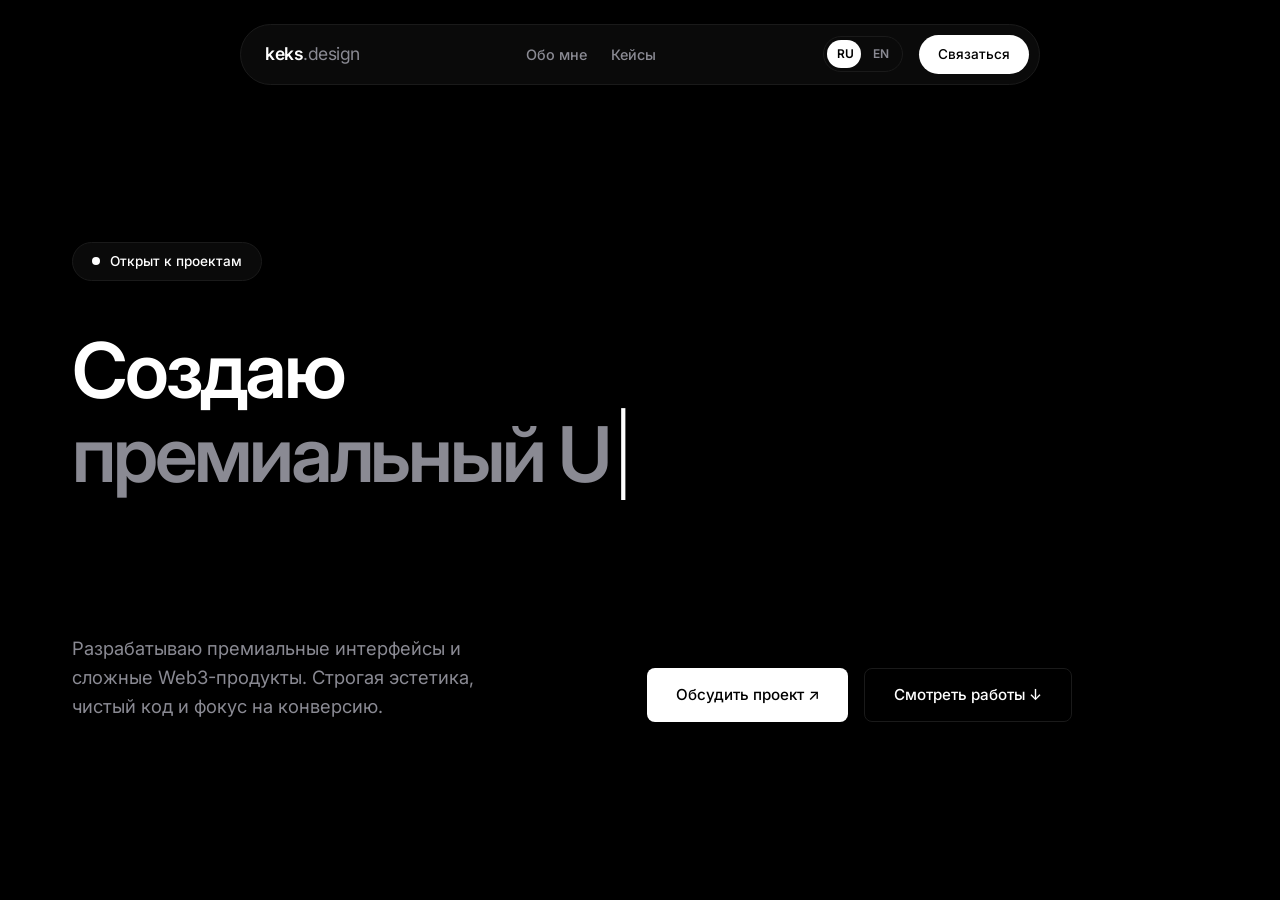
==== commit f0a4e8ce: "Add files via upload" ====
--- a/index.html
+++ b/index.html
@@ -4,11 +4,19 @@
     <meta charset="UTF-8">
     <meta name="viewport" content="width=device-width, initial-scale=1.0, maximum-scale=1.0, user-scalable=no">
     <title>keks.design</title>
-    <meta name="description" content="Премиальное портфолио продуктового дизайнера Keks.">
-
-    <link rel="icon" href="/favicon.svg" type="image/svg+xml">
-    <link rel="apple-touch-icon" href="/favicon.svg">
-
+    <meta name="description" content="Премиальное портфолио продуктового дизайнера Keks. Строгая эстетика, чистый код и фокус на конверсию.">
+    <meta property="og:type" content="website">
+    <meta property="og:url" content="https://keks.design/">
+    <meta property="og:title" content="Дизайн интерфейсов и Web3-систем">
+    <meta property="og:description" content="Разрабатываю премиальные интерфейсы и сложные Web3-продукты. Опыт более 4 лет.">
+    <meta property="og:image" content="https://keks.design/favicon.png">
+    <meta name="twitter:card" content="summary_large_image">
+    <meta name="twitter:url" content="https://keks.design/">
+    <meta name="twitter:title" content="Дизайн интерфейсов и Web3-систем">
+    <meta name="twitter:description" content="Разрабатываю премиальные интерфейсы и сложные Web3-продукты. Опыт более 4 лет.">
+    <meta name="twitter:image" content="https://keks.design/favicon.png">
+    <link rel="icon" href="/favicon.png" type="image/png">
+    <link rel="apple-touch-icon" href="/favicon.png">
     <link rel="stylesheet" href="/style.css">
     <link href="https://fonts.googleapis.com/css2?family=Inter:wght@400;500;600;700&display=swap" rel="stylesheet">
 </head>
@@ -20,62 +28,65 @@
                 <a href="/" class="logo" style="display: flex; align-items: center; gap: 8px; text-decoration: none;">
                     <span>keks<span class="text-muted">.design</span></span>
                 </a>
-                <div class="nav-links hidden-mobile">
-                    <a href="#about">Обо мне</a>
-                    <a href="#portfolio">Кейсы</a>
-                </div>
-                <a href="https://t.me/KeksDesign" target="_blank" class="btn-primary btn-small">Связаться</a>
+
+                <div class="nav-links hidden-mobile" style="display: flex; align-items: center; gap: 1.5rem;">
+                    <a href="#about" data-i18n="nav_about">Обо мне</a>
+                    <a href="#portfolio" data-i18n="nav_cases">Кейсы</a>
+                </div>
+
+                <div class="nav-actions" style="display: flex; align-items: center; gap: 1rem;">
+                    <div class="lang-toggle hidden-mobile" onclick="toggleLanguage()">
+                        <div class="lang-toggle-slider"></div>
+                        <span class="lang-label ru">RU</span>
+                        <span class="lang-label en">EN</span>
+                    </div>
+                    <a href="https://t.me/KeksDesign" target="_blank" class="btn-primary btn-small" data-i18n="nav_contact">Связаться</a>
+                </div>
             </nav>
         </header>
 
         <main>
             <section id="hero" class="hero section">
                 <div class="hero-container reveal">
-
                     <div class="hero-status-pill">
                         <div class="status-dot"></div>
-                        Открыт к проектам
+                        <span data-i18n="hero_status">Открыт к проектам</span>
                     </div>
 
                     <h1 class="hero-massive-title">
-                        Создаю<br>
+                        <span data-i18n="hero_title">Создаю</span><br>
                         <span id="typewriter" class="text-muted"></span>
                     </h1>
 
                     <div class="hero-divider">
-                        <p class="hero-desc">Разрабатываю премиальные интерфейсы и сложные Web3-продукты. Строгая эстетика, чистый код и фокус на конверсию.</p>
+                        <p class="hero-desc" data-i18n="hero_desc">Разрабатываю премиальные интерфейсы и сложные Web3-продукты. Строгая эстетика, чистый код и фокус на конверсию.</p>
                         <div class="hero-buttons">
-                            <a href="https://t.me/KeksDesign" target="_blank" class="btn-primary">Обсудить проект ↗</a>
-                            <a href="#portfolio" class="btn-secondary">Смотреть работы ↓</a>
-                        </div>
-                    </div>
-
+                            <a href="https://t.me/KeksDesign" target="_blank" class="btn-primary" data-i18n="hero_btn_discuss">Обсудить проект ↗</a>
+                            <a href="#portfolio" class="btn-secondary" data-i18n="hero_btn_cases">Смотреть работы ↓</a>
+                        </div>
+                    </div>
                 </div>
             </section>
 
             <section id="about" class="section">
                 <div class="bento-grid" id="cards-container">
-
                     <div class="bento-item span-2 solid-card reveal">
                         <div class="blueprint-bg"></div>
                         <div class="bento-badge-corner">[ 01 ]</div>
-
                         <div class="card-content" style="position: relative; z-index: 2;">
-                            <div class="bento-micro-header">✦ Опыт & Подход</div>
-                            <h2 class="bento-title-large">Архитектура<br><span class="text-muted">смыслов.</span></h2>
+                            <div class="bento-micro-header" data-i18n="bento_01_badge">✦ Опыт & Подход</div>
+                            <h2 class="bento-title-large" data-i18n="bento_01_title">Архитектура<br><span class="text-muted">смыслов.</span></h2>
                             <div class="bento-divider"></div>
-                            <p class="bento-text">Я не просто рисую картинки. Более 4 лет я создаю дизайн, который легко верстать и масштабировать. Глубокое понимание Frontend позволяет мне проектировать интерфейсы, которые в коде работают так же безупречно, как выглядят в Figma.</p>
+                            <p class="bento-text" data-i18n="bento_01_text">Я не просто рисую картинки. Более 4 лет я создаю дизайн, который легко верстать и масштабировать. Глубокое понимание Frontend позволяет мне проектировать интерфейсы, которые в коде работают так же безупречно, как выглядят в Figma.</p>
                         </div>
                     </div>
 
                     <div class="bento-item solid-card reveal" style="transition-delay: 0.1s;">
                         <div class="bento-badge-corner">[ 02 ]</div>
                         <div class="card-content h-100 flex-col" style="position: relative; z-index: 2;">
-
                             <div class="bento-header-flex" style="margin-bottom: 2rem;">
-                                <h3 class="bento-title">Тех-Стек</h3>
-                            </div>
-
+                                <h3 class="bento-title" data-i18n="bento_02_title">Тех-Стек</h3>
+                            </div>
                             <div class="tech-graphic-header">
                                 <div class="tg-icon">
                                     <svg viewBox="0 0 24 24" fill="none" stroke="currentColor" stroke-width="1" stroke-linecap="round" stroke-linejoin="round">
@@ -84,129 +95,60 @@
                                     </svg>
                                 </div>
                                 <div class="tg-lines">
-                                    <div class="tg-line w-100"></div>
-                                    <div class="tg-line w-75"></div>
-                                    <div class="tg-line w-50"></div>
+                                    <div class="tg-line w-100"></div><div class="tg-line w-75"></div><div class="tg-line w-50"></div>
                                 </div>
                             </div>
-
                             <div class="toc-list mt-auto">
-                                <div class="toc-item">
-                                    <span class="toc-num">01</span>
-                                    <span class="toc-name">Figma</span>
-                                    <span class="toc-line"></span>
-                                    <span class="toc-tag">UI/UX</span>
-                                </div>
-                                <div class="toc-item">
-                                    <span class="toc-num">02</span>
-                                    <span class="toc-name">Vanilla JS</span>
-                                    <span class="toc-line"></span>
-                                    <span class="toc-tag">Logic</span>
-                                </div>
-                                <div class="toc-item">
-                                    <span class="toc-num">03</span>
-                                    <span class="toc-name">Web3</span>
-                                    <span class="toc-line"></span>
-                                    <span class="toc-tag">Arch</span>
-                                </div>
-                                <div class="toc-item">
-                                    <span class="toc-num">04</span>
-                                    <span class="toc-name">HTML/CSS</span>
-                                    <span class="toc-line"></span>
-                                    <span class="toc-tag">View</span>
-                                </div>
-                            </div>
-
+                                <div class="toc-item"><span class="toc-num">01</span><span class="toc-name">Figma</span><span class="toc-line"></span><span class="toc-tag">UI/UX</span></div>
+                                <div class="toc-item"><span class="toc-num">02</span><span class="toc-name">Vanilla JS</span><span class="toc-line"></span><span class="toc-tag">Logic</span></div>
+                                <div class="toc-item"><span class="toc-num">03</span><span class="toc-name">Web3</span><span class="toc-line"></span><span class="toc-tag">Arch</span></div>
+                                <div class="toc-item"><span class="toc-num">04</span><span class="toc-name">HTML/CSS</span><span class="toc-line"></span><span class="toc-tag">View</span></div>
+                            </div>
                         </div>
                     </div>
 
                     <div class="bento-item span-3 solid-card reveal" style="transition-delay: 0.2s;">
                         <div class="bento-badge-corner">[ 03 ]</div>
-
                         <div class="card-content" style="position: relative; z-index: 2;">
                             <div class="bento-header-flex" style="margin-bottom: 2rem;">
-                                <h3 class="bento-title">Направления & Стоимость</h3>
-                            </div>
-
+                                <h3 class="bento-title" data-i18n="bento_03_title">Направления & Стоимость</h3>
+                            </div>
                             <div class="matrix-wrapper">
-
                                 <div class="service-matrix">
-                                    <div class="sm-cell">
-                                        <span class="sm-label">WEB Дизайн</span>
-                                        <span class="sm-price">≥ $30</span>
-                                    </div>
-                                    <div class="sm-cell">
-                                        <span class="sm-label">Форумная Графика</span>
-                                        <span class="sm-price">≥ $20</span>
-                                    </div>
-                                    <div class="sm-cell">
-                                        <span class="sm-label">Логотипы</span>
-                                        <span class="sm-price">≥ $15</span>
-                                    </div>
-                                    <div class="sm-cell">
-                                        <span class="sm-label">Баннеры / Превью</span>
-                                        <span class="sm-price">≥ $12</span>
-                                    </div>
-                                    <div class="sm-cell">
-                                        <span class="sm-label">Инфографика</span>
-                                        <span class="sm-price">≥ $12</span>
-                                    </div>
-                                    <div class="sm-cell">
-                                        <span class="sm-label">Типографика</span>
-                                        <span class="sm-price">≥ $10</span>
-                                    </div>
-                                    <div class="sm-cell">
-                                        <span class="sm-label">Аватарки</span>
-                                        <span class="sm-price">≥ $10</span>
-                                    </div>
-
+                                    <div class="sm-cell"><span class="sm-label" data-i18n="srv_1">WEB Дизайн</span><span class="sm-price">≥ $30</span></div>
+                                    <div class="sm-cell"><span class="sm-label" data-i18n="srv_2">Форумная Графика</span><span class="sm-price">≥ $20</span></div>
+                                    <div class="sm-cell"><span class="sm-label" data-i18n="srv_3">Логотипы</span><span class="sm-price">≥ $15</span></div>
+                                    <div class="sm-cell"><span class="sm-label" data-i18n="srv_4">Баннеры / Превью</span><span class="sm-price">≥ $12</span></div>
+                                    <div class="sm-cell"><span class="sm-label" data-i18n="srv_5">Инфографика</span><span class="sm-price">≥ $12</span></div>
+                                    <div class="sm-cell"><span class="sm-label" data-i18n="srv_6">Типографика</span><span class="sm-price">≥ $10</span></div>
+                                    <div class="sm-cell"><span class="sm-label" data-i18n="srv_7">Аватарки</span><span class="sm-price">≥ $10</span></div>
                                     <div class="sm-cell sm-cell-lzt" onclick="window.open('https://lolz.live/threads/9025706/', '_blank')">
-                                        <span class="sm-label">Отзывы</span>
+                                        <span class="sm-label" data-i18n="srv_8">Отзывы</span>
                                         <div class="sm-price sm-lzt-flex">
-                                            <svg width="22" height="22" viewBox="0 0 64 64" fill="none" xmlns="http://www.w3.org/2000/svg" class="lzt-icon">
-                                                <g clip-path="url(#clip0_175_64_matrix)">
-                                                    <path fill-rule="evenodd" clip-rule="evenodd" d="M17.5371 51.8461C22.9532 56.246 29.21 58.7535 35.8828 58.7535C45.8058 58.7535 54.8137 53.1919 61.4984 44.1334C58.6759 40.3098 55.4406 37.1071 51.8933 34.6858L46.1979 37.529C47.422 39.4334 48.135 41.7002 48.135 44.1334C48.135 50.8924 42.6506 56.3708 35.8828 56.3708C30.6242 56.3708 26.141 53.0612 24.403 48.4146L17.5371 51.8431V51.8461ZM31.667 44.79C31.8036 45.6783 32.2196 46.5043 32.8643 47.149C33.6635 47.9482 34.7508 48.3968 35.8828 48.3938C38.2387 48.3938 40.1491 46.4864 40.1491 44.1334C40.1491 42.9777 39.6886 41.929 38.9399 41.1595L31.6699 44.79H31.667Z" fill="currentColor"/>
-                                                <path d="M19.0882 44.038L60.6014 24.082L51.4776 5.10352L46.7656 21.8746L41.103 10.0918L36.3881 26.8628L30.7254 15.08L26.0105 31.8511L20.3479 20.0682L15.633 36.8393L9.97035 25.0565L2.36768 52.0774L12.7452 47.0891L19.0882 44.0409V44.038Z" fill="currentColor"/>
-                                                </g>
-                                                <defs>
-                                                    <clipPath id="clip0_175_64_matrix">
-                                                        <rect width="59.1279" height="53.6495" fill="white" transform="translate(2.36719 5.10376)"/>
-                                                    </clipPath>
-                                                </defs>
-                                            </svg>
+                                            <svg width="22" height="22" viewBox="0 0 64 64" fill="none" class="lzt-icon"><path fill-rule="evenodd" clip-rule="evenodd" d="M17.5371 51.8461C22.9532 56.246 29.21 58.7535 35.8828 58.7535C45.8058 58.7535 54.8137 53.1919 61.4984 44.1334C58.6759 40.3098 55.4406 37.1071 51.8933 34.6858L46.1979 37.529C47.422 39.4334 48.135 41.7002 48.135 44.1334C48.135 50.8924 42.6506 56.3708 35.8828 56.3708C30.6242 56.3708 26.141 53.0612 24.403 48.4146L17.5371 51.8431V51.8461ZM31.667 44.79C31.8036 45.6783 32.2196 46.5043 32.8643 47.149C33.6635 47.9482 34.7508 48.3968 35.8828 48.3938C38.2387 48.3938 40.1491 46.4864 40.1491 44.1334C40.1491 42.9777 39.6886 41.929 38.9399 41.1595L31.6699 44.79H31.667Z" fill="currentColor"/><path d="M19.0882 44.038L60.6014 24.082L51.4776 5.10352L46.7656 21.8746L41.103 10.0918L36.3881 26.8628L30.7254 15.08L26.0105 31.8511L20.3479 20.0682L15.633 36.8393L9.97035 25.0565L2.36768 52.0774L12.7452 47.0891L19.0882 44.0409V44.038Z" fill="currentColor"/></svg>
                                             LZT ↗
                                         </div>
                                     </div>
                                 </div>
-
-                                <div class="matrix-foot">
-                                    <span class="mf-text">// Итоговый бюджет рассчитывается индивидуально, исходя из сложности архитектуры и продуктовой логики.</span>
-                                </div>
-
-                            </div>
-
-                        </div>
-                    </div>
-
+                                <div class="matrix-foot"><span class="mf-text" data-i18n="srv_footer">// Итоговый бюджет рассчитывается индивидуально, исходя из сложности архитектуры и продуктовой логики.</span></div>
+                            </div>
+                        </div>
+                    </div>
                 </div>
             </section>
 
             <section id="portfolio" class="section">
                 <div class="section-header reveal">
-                    <h2 class="section-title">Последние кейсы</h2>
-                    <a href="https://t.me/casebykeks" target="_blank" class="link-arrow">Telegram-канал ↗</a>
-                </div>
-
+                    <h2 class="section-title" data-i18n="cases_title">Последние кейсы</h2>
+                    <a href="https://t.me/casebykeks" target="_blank" class="link-arrow" data-i18n="cases_tg_link">Telegram-канал ↗</a>
+                </div>
                 <div id="tg-status-container" class="status-container reveal active">
                     <div class="loader-spinner"></div>
-                    <p id="tg-status-text">Идёт загрузка кейсов из Telegram...</p>
-                </div>
-
-                <div id="tg-feed" class="portfolio-grid" style="display: none;">
-                </div>
-
+                    <p id="tg-status-text" data-i18n="cases_loading">Идёт загрузка кейсов из Telegram...</p>
+                </div>
+                <div id="tg-feed" class="portfolio-grid" style="display: none;"></div>
                 <div id="load-more-container" style="display: none; justify-content: center; margin-top: 3rem;">
-                    <button id="load-more-btn" class="btn-secondary">Загрузить ещё</button>
+                    <button id="load-more-btn" class="btn-secondary" data-i18n="cases_load_more">Загрузить ещё</button>
                 </div>
             </section>
         </main>
@@ -214,98 +156,89 @@
         <footer class="footer section reveal">
             <div class="footer-grid">
                 <div class="footer-brand">
-                    <h2 class="footer-massive-title">Давайте<br><span class="text-muted">создавать.</span></h2>
-                    <p class="footer-brand-desc">Проектирование премиальных интерфейсов, Web3-систем и сложной продуктовой логики.</p>
-                    <a href="https://t.me/KeksDesign" target="_blank" class="btn-primary w-max mt-auto">Обсудить проект</a>
-                </div>
-
+                    <h2 class="footer-massive-title" data-i18n="footer_title">Давайте<br><span class="text-muted">создавать.</span></h2>
+                    <p class="footer-brand-desc" data-i18n="footer_desc">Проектирование премиальных интерфейсов, Web3-систем и сложной продуктовой логики.</p>
+                    <a href="https://t.me/KeksDesign" target="_blank" class="btn-primary w-max mt-auto" data-i18n="footer_btn">Обсудить проект</a>
+                </div>
                 <div class="footer-right">
-
                     <div class="footer-nav">
                         <div class="footer-col">
-                            <h4 class="footer-col-title">Навигация</h4>
-                            <a href="#about" class="footer-link">Обо мне</a>
-                            <a href="#portfolio" class="footer-link">Кейсы</a>
+                            <h4 class="footer-col-title" data-i18n="footer_nav_title_1">Навигация</h4>
+                            <a href="#about" class="footer-link" data-i18n="nav_about">Обо мне</a>
+                            <a href="#portfolio" class="footer-link" data-i18n="nav_cases">Кейсы</a>
                         </div>
                         <div class="footer-col">
-                            <h4 class="footer-col-title">Контакты</h4>
-                            <a href="https://t.me/KeksDesign" target="_blank" class="footer-link">Личные сообщения ↗</a>
-                            <a href="https://t.me/casebykeks" target="_blank" class="footer-link">Telegram-канал ↗</a>
-                        </div>
-                    </div>
-
+                            <h4 class="footer-col-title" data-i18n="footer_nav_title_2">Контакты</h4>
+                            <a href="https://t.me/KeksDesign" target="_blank" class="footer-link" data-i18n="footer_dm">Личные сообщения ↗</a>
+                            <a href="https://t.me/casebykeks" target="_blank" class="footer-link" data-i18n="cases_tg_link">Telegram-канал ↗</a>
+                        </div>
+                    </div>
                     <div class="footer-socials">
-                        <a href="https://t.me/KeksDesign" target="_blank" class="social-icon" title="Личные сообщения">
-                            <svg viewBox="0 0 32 32" xmlns="http://www.w3.org/2000/svg">
-                                <path fill="currentColor" d="M22.122 10.040c0.006-0 0.014-0 0.022-0 0.209 0 0.403 0.065 0.562 0.177l-0.003-0.002c0.116 0.101 0.194 0.243 0.213 0.403l0 0.003c0.020 0.122 0.031 0.262 0.031 0.405 0 0.065-0.002 0.129-0.007 0.193l0-0.009c-0.225 2.369-1.201 8.114-1.697 10.766-0.21 1.123-0.623 1.499-1.023 1.535-0.869 0.081-1.529-0.574-2.371-1.126-1.318-0.865-2.063-1.403-3.342-2.246-1.479-0.973-0.52-1.51 0.322-2.384 0.221-0.23 4.052-3.715 4.127-4.031 0.004-0.019 0.006-0.040 0.006-0.062 0-0.078-0.029-0.149-0.076-0.203l0 0c-0.052-0.034-0.117-0.053-0.185-0.053-0.045 0-0.088 0.009-0.128 0.024l0.002-0.001q-0.198 0.045-6.316 4.174c-0.445 0.351-1.007 0.573-1.619 0.599l-0.006 0c-0.867-0.105-1.654-0.298-2.401-0.573l0.074 0.024c-0.938-0.306-1.683-0.467-1.619-0.985q0.051-0.404 1.114-0.827 6.548-2.853 8.733-3.761c1.607-0.853 3.47-1.555 5.429-2.010l0.157-0.031zM15.93 1.025c-8.302 0.020-15.025 6.755-15.025 15.060 0 8.317 6.742 15.060 15.060 15.060s15.060-6.742 15.060-15.060c0-8.305-6.723-15.040-15.023-15.060h-0.002q-0.035-0-0.070 0z"></path>
-                            </svg>
-                        </a>
-
-                        <a href="https://t.me/casebykeks" target="_blank" class="social-icon" title="Telegram-канал">
-                            <svg viewBox="0 0 28 28" xmlns="http://www.w3.org/2000/svg">
-                                <title>ic_fluent_people_28_filled</title>
-                                <path d="m4 16 11 .001a2 2 0 0 1 1.995 1.85l.005.15V20.5c-.001 4.2-4.287 5.5-7.5 5.5-3.149 0-7.329-1.249-7.495-5.251L2 20.5V18c0-1.054.816-1.918 1.85-1.995zm13.22.001L24 16c1.054 0 1.918.816 1.995 1.85L26 18v2c-.001 3.759-3.43 5-6 5-1.058 0-2.259-.215-3.309-.725.752-.894 1.24-2.032 1.302-3.464L18 20.5v-2.499c0-.702-.249-1.34-.654-1.85zL24 16zM9.5 3a5.5 5.5 0 1 1-.001 11.001A5.5 5.5 0 0 1 9.5 3m11 2a4.5 4.5 0 1 1 0 9 4.5 4.5 0 0 1 0-9" fill="currentColor"/>
-                            </svg>
-                        </a>
-
-                        <a href="https://lolz.live/threads/9025706/" target="_blank" class="social-icon" title="Отзывы LZT">
-                            <svg viewBox="0 0 64 64" fill="none" xmlns="http://www.w3.org/2000/svg">
-                                <g clip-path="url(#clip0_175_64_social)">
-                                    <path fill-rule="evenodd" clip-rule="evenodd" d="M17.5371 51.8461C22.9532 56.246 29.21 58.7535 35.8828 58.7535C45.8058 58.7535 54.8137 53.1919 61.4984 44.1334C58.6759 40.3098 55.4406 37.1071 51.8933 34.6858L46.1979 37.529C47.422 39.4334 48.135 41.7002 48.135 44.1334C48.135 50.8924 42.6506 56.3708 35.8828 56.3708C30.6242 56.3708 26.141 53.0612 24.403 48.4146L17.5371 51.8431V51.8461ZM31.667 44.79C31.8036 45.6783 32.2196 46.5043 32.8643 47.149C33.6635 47.9482 34.7508 48.3968 35.8828 48.3938C38.2387 48.3938 40.1491 46.4864 40.1491 44.1334C40.1491 42.9777 39.6886 41.929 38.9399 41.1595L31.6699 44.79H31.667Z" fill="currentColor"/>
-                                    <path d="M19.0882 44.038L60.6014 24.082L51.4776 5.10352L46.7656 21.8746L41.103 10.0918L36.3881 26.8628L30.7254 15.08L26.0105 31.8511L20.3479 20.0682L15.633 36.8393L9.97035 25.0565L2.36768 52.0774L12.7452 47.0891L19.0882 44.0409V44.038Z" fill="currentColor"/>
-                                </g>
-                                <defs>
-                                    <clipPath id="clip0_175_64_social">
-                                        <rect width="59.1279" height="53.6495" fill="white" transform="translate(2.36719 5.10376)"/>
-                                    </clipPath>
-                                </defs>
-                            </svg>
-                        </a>
-                    </div>
-
+                        <a href="https://t.me/KeksDesign" target="_blank" class="social-icon" title="Личные сообщения"><svg viewBox="0 0 32 32"><path fill="currentColor" d="M22.122 10.040c0.006-0 0.014-0 0.022-0 0.209 0 0.403 0.065 0.562 0.177l-0.003-0.002c0.116 0.101 0.194 0.243 0.213 0.403l0 0.003c0.020 0.122 0.031 0.262 0.031 0.405 0 0.065-0.002 0.129-0.007 0.193l0-0.009c-0.225 2.369-1.201 8.114-1.697 10.766-0.21 1.123-0.623 1.499-1.023 1.535-0.869 0.081-1.529-0.574-2.371-1.126-1.318-0.865-2.063-1.403-3.342-2.246-1.479-0.973-0.52-1.51 0.322-2.384 0.221-0.23 4.052-3.715 4.127-4.031 0.004-0.019 0.006-0.040 0.006-0.062 0-0.078-0.029-0.149-0.076-0.203l0 0c-0.052-0.034-0.117-0.053-0.185-0.053-0.045 0-0.088 0.009-0.128 0.024l0.002-0.001q-0.198 0.045-6.316 4.174c-0.445 0.351-1.007 0.573-1.619 0.599l-0.006 0c-0.867-0.105-1.654-0.298-2.401-0.573l0.074 0.024c-0.938-0.306-1.683-0.467-1.619-0.985q0.051-0.404 1.114-0.827 6.548-2.853 8.733-3.761c1.607-0.853 3.47-1.555 5.429-2.010l0.157-0.031zM15.93 1.025c-8.302 0.020-15.025 6.755-15.025 15.060 0 8.317 6.742 15.060 15.060 15.060s15.060-6.742 15.060-15.060c0-8.305-6.723-15.040-15.023-15.060h-0.002q-0.035-0-0.070 0z"></path></svg></a>
+                        <a href="https://t.me/casebykeks" target="_blank" class="social-icon" title="Telegram-канал"><svg viewBox="0 0 28 28"><path d="m4 16 11 .001a2 2 0 0 1 1.995 1.85l.005.15V20.5c-.001 4.2-4.287 5.5-7.5 5.5-3.149 0-7.329-1.249-7.495-5.251L2 20.5V18c0-1.054.816-1.918 1.85-1.995zm13.22.001L24 16c1.054 0 1.918.816 1.995 1.85L26 18v2c-.001 3.759-3.43 5-6 5-1.058 0-2.259-.215-3.309-.725.752-.894 1.24-2.032 1.302-3.464L18 20.5v-2.499c0-.702-.249-1.34-.654-1.85zL24 16zM9.5 3a5.5 5.5 0 1 1-.001 11.001A5.5 5.5 0 0 1 9.5 3m11 2a4.5 4.5 0 1 1 0 9 4.5 4.5 0 0 1 0-9" fill="currentColor"/></svg></a>
+                        <a href="https://lolz.live/threads/9025706/" target="_blank" class="social-icon" title="Отзывы LZT"><svg viewBox="0 0 64 64" fill="none"><g clip-path="url(#clip0)"><path fill-rule="evenodd" clip-rule="evenodd" d="M17.5371 51.8461C22.9532 56.246 29.21 58.7535 35.8828 58.7535C45.8058 58.7535 54.8137 53.1919 61.4984 44.1334C58.6759 40.3098 55.4406 37.1071 51.8933 34.6858L46.1979 37.529C47.422 39.4334 48.135 41.7002 48.135 44.1334C48.135 50.8924 42.6506 56.3708 35.8828 56.3708C30.6242 56.3708 26.141 53.0612 24.403 48.4146L17.5371 51.8431V51.8461ZM31.667 44.79C31.8036 45.6783 32.2196 46.5043 32.8643 47.149C33.6635 47.9482 34.7508 48.3968 35.8828 48.3938C38.2387 48.3938 40.1491 46.4864 40.1491 44.1334C40.1491 42.9777 39.6886 41.929 38.9399 41.1595L31.6699 44.79H31.667Z" fill="currentColor"/><path d="M19.0882 44.038L60.6014 24.082L51.4776 5.10352L46.7656 21.8746L41.103 10.0918L36.3881 26.8628L30.7254 15.08L26.0105 31.8511L20.3479 20.0682L15.633 36.8393L9.97035 25.0565L2.36768 52.0774L12.7452 47.0891L19.0882 44.0409V44.038Z" fill="currentColor"/></g><defs><clipPath id="clip0"><rect width="59.1279" height="53.6495" fill="white" transform="translate(2.36719 5.10376)"/></clipPath></defs></svg></a>
+                    </div>
                 </div>
             </div>
         </footer>
 
         <div id="case-modal" class="modal-overlay hidden">
             <div class="modal-content solid-card premium-split-modal">
-
                 <button id="modal-close" class="modal-close">✕</button>
-
                 <div class="modal-left-pane">
                     <div id="modal-slider-container" class="modal-slider">
+                        <div class="canvas-controls" id="canvas-controls" style="display: none;">
+                            <input type="range" id="zoom-slider" min="0.5" max="4" step="0.05" value="1" title="Масштаб">
+                            <button id="reset-btn" class="btn-icon" title="Сбросить вид"><svg width="18" height="18" viewBox="0 0 24 24" fill="none" stroke="currentColor" stroke-width="2" stroke-linecap="round" stroke-linejoin="round"><path d="M3 12a9 9 0 1 0 9-9 9.75 9.75 0 0 0-6.74 2.74L3 8"></path><path d="M3 3v5h5"></path></svg></button>
+                            <button id="fullscreen-btn" class="btn-icon" title="На весь экран"><svg width="18" height="18" viewBox="0 0 24 24" fill="none" stroke="currentColor" stroke-width="2" stroke-linecap="round" stroke-linejoin="round"><path d="M8 3H5a2 2 0 0 0-2 2v3m18 0V5a2 2 0 0 0-2-2h-3m0 18h3a2 2 0 0 0 2-2v-3M3 16v3a2 2 0 0 0 2 2h3"></path></svg></button>
+                        </div>
                         <div class="slider-track" id="modal-slider-track"></div>
                         <button class="slider-btn prev hidden" id="slider-prev">❮</button>
                         <button class="slider-btn next hidden" id="slider-next">❯</button>
                         <div class="slider-dots" id="slider-dots"></div>
                     </div>
                 </div>
-
                 <div class="modal-right-pane">
-
                     <div class="modal-scrollable">
                         <div class="modal-body" id="modal-body-container">
                             <div class="modal-date-badge" id="modal-date"></div>
-
                             <div class="case-text" id="modal-text"></div>
                             <div id="modal-tags" class="case-tags" style="display: none;"></div>
                         </div>
                     </div>
-
                     <div class="modal-actions">
-                        <a href="https://t.me/KeksDesign" target="_blank" class="btn-primary">Написать мне</a>
-                    </div>
-
-                </div>
-
+                        <a href="https://t.me/KeksDesign" target="_blank" class="btn-primary" data-i18n="modal_dm_btn">Написать мне</a>
+                    </div>
+                </div>
             </div>
         </div>
 
         <div id="lightbox-overlay" class="lightbox-overlay">
-            <button id="lightbox-close" class="lightbox-close">✕</button>
-            <img id="lightbox-img" class="lightbox-img" src="" alt="Fullscreen image">
+            <div id="lightbox-track" class="lightbox-track"></div>
+            <div class="lightbox-dock">
+                <input type="range" id="lb-zoom-slider" min="0.5" max="5" step="0.05" value="1" title="Масштаб">
+                <div class="dock-divider"></div>
+                <button id="lb-reset-btn" class="dock-btn" title="Сбросить вид"><svg width="20" height="20" viewBox="0 0 24 24" fill="none" stroke="currentColor" stroke-width="2" stroke-linecap="round" stroke-linejoin="round"><path d="M3 12a9 9 0 1 0 9-9 9.75 9.75 0 0 0-6.74 2.74L3 8"></path><path d="M3 3v5h5"></path></svg></button>
+                <div class="dock-divider"></div>
+                <button id="lightbox-close" class="dock-btn" title="Закрыть">✕</button>
+            </div>
         </div>
 
-    </div> <script src="/script.js"></script>
+    </div>
+
+    <nav class="mobile-dock-nav">
+        <div class="mobile-dock-inner">
+            <a href="#about" class="md-item" data-i18n="nav_about">Обо мне</a>
+            <a href="#portfolio" class="md-item" data-i18n="nav_cases">Кейсы</a>
+
+            <div class="lang-toggle" onclick="toggleLanguage()">
+                <div class="lang-toggle-slider"></div>
+                <span class="lang-label ru">RU</span>
+                <span class="lang-label en">EN</span>
+            </div>
+        </div>
+    </nav>
+
+    <script src="/script.js"></script>
 </body>
 </html>
--- a/style.css
+++ b/style.css
@@ -12,31 +12,44 @@
     --transition: all 0.3s cubic-bezier(0.16, 1, 0.3, 1);
 }
 
-html {
-    scroll-behavior: smooth;
-    scroll-padding-top: 6rem;
-}
-
 * {
     margin: 0; padding: 0; box-sizing: border-box;
     font-family: 'Inter', -apple-system, sans-serif;
     -webkit-font-smoothing: antialiased;
 }
 
-body {
+/* =========================================
+   APP-SHELL АРХИТЕКТУРА
+========================================= */
+html, body {
+    height: 100%;
+    height: 100dvh;
+    overflow: hidden;
     background-color: var(--bg-base);
     color: var(--text-main);
     line-height: 1.5;
+}
+
+.app-wrapper {
+    width: 100%;
+    height: 100%;
+    overflow-y: auto;
     overflow-x: hidden;
-}
-
-body.no-scroll {
+    -webkit-overflow-scrolling: touch;
+    scroll-behavior: smooth;
+    scroll-padding-top: 6rem;
+}
+
+.app-wrapper.no-scroll {
     overflow: hidden;
 }
 
-/* =========================================
-   Запрет на перетаскивание картинок
-========================================= */
+/* Убираем задержку тапа и зум на мобильных */
+a, button, .slider-dots .dot, .sm-cell-lzt {
+    touch-action: manipulation;
+}
+
+/* Запрет на перетаскивание картинок браузером */
 img {
     -webkit-user-drag: none;
     -khtml-user-drag: none;
@@ -45,7 +58,9 @@
     user-drag: none;
     user-select: none;
     -webkit-user-select: none;
+    -moz-user-select: none;
     -ms-user-select: none;
+    touch-action: manipulation;
 }
 
 /* =========================================
@@ -82,7 +97,6 @@
 .btn-primary { background: var(--text-main); color: var(--text-dark); }
 .btn-secondary { background: transparent; color: var(--text-main); border: 1px solid var(--border-color); }
 
-/* Премиальная кнопка "Загрузить ещё" */
 #load-more-btn {
     padding: 1rem 4rem;
     border-radius: 100px;
@@ -94,12 +108,10 @@
     transition: var(--transition);
 }
 
-/* Эффекты нажатия (срабатывают везде, включая мобильные) */
-.btn-primary:active, .btn-secondary:active, .btn-small:active, .link-arrow:active, .social-icon:active, .modal-close:active, #load-more-btn:active {
+.btn-primary:active, .btn-secondary:active, .btn-small:active, .link-arrow:active, .social-icon:active, .modal-close:active, #load-more-btn:active, .dock-btn:active {
     transform: scale(0.95);
 }
 
-/* Изолированный фикс для кнопок слайдера, чтобы не улетали вниз при клике */
 .slider-btn:active {
     transform: translateY(-50%) scale(0.95);
 }
@@ -143,10 +155,8 @@
 #typewriter::after { content: '|'; font-weight: 300; color: var(--text-main); animation: blink 1s step-end infinite; margin-left: 4px; }
 @keyframes blink { 0%, 100% { opacity: 1; } 50% { opacity: 0; } }
 
-/* Добавлен flex-wrap: wrap для безопасности */
 .hero-divider { display: flex; flex-wrap: wrap; justify-content: space-between; align-items: flex-end; padding-top: 2.5rem; gap: 2rem; }
 .hero-desc { font-size: 1.15rem; color: var(--text-muted); line-height: 1.6; max-width: 450px; }
-/* Добавлен flex-wrap: wrap для безопасности */
 .hero-buttons { display: flex; flex-wrap: wrap; gap: 1rem; flex-shrink: 0; }
 
 /* =========================================
@@ -189,7 +199,6 @@
 .bento-divider { width: 50px; height: 2px; background: var(--border-hover); margin-bottom: 2rem; }
 .bento-text { color: #A0A0A5; font-size: 1.15rem; line-height: 1.7; font-weight: 400; max-width: 90%; }
 .bento-title { font-size: 1.5rem; font-weight: 500; letter-spacing: -0.5px; margin: 0; }
-.mb-3 { margin-bottom: 2.5rem; }
 
 
 /* =========================================
@@ -250,19 +259,47 @@
 .link-arrow { color: var(--text-muted); text-decoration: none; font-size: 0.9rem; transition: var(--transition); }
 
 .portfolio-grid { display: grid; grid-template-columns: repeat(auto-fill, minmax(min(100%, 280px), 1fr)); gap: 1rem; align-items: stretch; }
-.case-card { cursor: pointer; text-decoration: none; transition: transform 0.2s cubic-bezier(0.33, 1, 0.68, 1), border-color 0.2s ease; display: flex; flex-direction: column; height: 100%; -webkit-tap-highlight-color: transparent; }
+
+.case-card {
+    cursor: pointer;
+    text-decoration: none;
+    transition: border-color 0.3s ease;
+    display: flex;
+    flex-direction: column;
+    height: 100%;
+    -webkit-tap-highlight-color: transparent;
+}
 .case-card:active { transform: scale(0.98); border-color: #555; }
 
 .case-card .card-content { padding: 1.8rem; }
 .case-img-container { width: 100%; height: 240px; background: #050505; border-bottom: 1px solid var(--border-color); position: relative; overflow: hidden; flex-shrink: 0; }
+
 .skeleton-loader { position: absolute; top: 0; left: 0; width: 100%; height: 100%; background: linear-gradient(90deg, #050505 25%, #0f0f0f 50%, #050505 75%); background-size: 200% 100%; animation: loading 1.5s infinite; }
 @keyframes loading { 0% { background-position: 200% 0; } 100% { background-position: -200% 0; } }
 .case-img { width: 100%; height: 100%; object-fit: cover; opacity: 0; transition: opacity 0.6s ease-in-out; position: relative; z-index: 2; }
 .case-img.loaded { opacity: 1; }
 
-.case-text { color: var(--text-main); font-size: 1rem; font-weight: 500; line-height: 1.5; white-space: pre-line; display: -webkit-box; -webkit-line-clamp: 4; -webkit-box-orient: vertical; overflow: hidden; text-overflow: ellipsis; word-break: break-word; }
+.case-text {
+    color: var(--text-main);
+    font-size: 1rem;
+    font-weight: 500;
+    line-height: 1.5;
+    white-space: pre-line;
+    display: -webkit-box;
+    -webkit-line-clamp: 4;
+    -webkit-box-orient: vertical;
+    overflow: hidden;
+    text-overflow: ellipsis;
+    word-break: break-word;
+}
 .case-card.no-image .case-text { -webkit-line-clamp: 10; }
-.case-date { color: var(--text-muted); font-size: 0.85rem; margin-top: auto; padding-top: 1.5rem; }
+
+.case-date {
+    color: var(--text-muted);
+    font-size: 0.85rem;
+    margin-top: auto;
+    padding-top: 1.5rem;
+}
 
 .case-tags { display: flex; gap: 0.5rem; margin-top: 1.2rem; }
 .case-card .case-tags {
@@ -323,10 +360,20 @@
 .premium-split-modal.no-media .modal-left-pane { display: none; }
 .premium-split-modal.no-media .modal-right-pane { width: 100%; }
 .modal-close { position: absolute; top: 1.5rem; right: 1.5rem; z-index: 30; background: #111; color: var(--text-muted); border: 1px solid var(--border-hover); width: 44px; height: 44px; border-radius: 8px; font-size: 1.2rem; cursor: pointer; display: flex; align-items: center; justify-content: center; transition: var(--transition); -webkit-tap-highlight-color: transparent; }
+
 .modal-left-pane { width: 55%; height: 100%; position: relative; border-right: 1px solid var(--border-color); background-color: #050505; background-image: linear-gradient(rgba(255,255,255,0.03) 1px, transparent 1px), linear-gradient(90deg, rgba(255,255,255,0.03) 1px, transparent 1px); background-size: 40px 40px; }
 .modal-slider { width: 100%; height: 100%; position: relative; overflow: hidden; display: flex; align-items: center; justify-content: center; }
-.slider-track { display: flex; width: 100%; height: 100%; transition: transform 0.4s cubic-bezier(0.25, 1, 0.5, 1); }
-.slider-track img { width: 100%; height: 100%; object-fit: contain; flex-shrink: 0; padding: 2rem; }
+
+/* ЗАПРЕТ СИСТЕМНОГО ЗУМА В ТРЕКАХ КАРТИНОК */
+.slider-track, .lightbox-track {
+    display: flex; width: 100%; height: 100%;
+    transition: transform 0.4s cubic-bezier(0.25, 1, 0.5, 1);
+    touch-action: none;
+}
+
+.slider-track img { width: 100%; height: 100%; object-fit: contain; flex-shrink: 0; padding: 2rem; cursor: grab; transform-origin: center center; will-change: transform; }
+.slider-track img:active { cursor: grabbing; }
+
 .slider-btn { position: absolute; top: 50%; transform: translateY(-50%); z-index: 5; background: #111; color: var(--text-main); border: 1px solid var(--border-hover); width: 44px; height: 44px; border-radius: 8px; cursor: pointer; font-size: 1rem; display: flex; align-items: center; justify-content: center; transition: var(--transition); -webkit-tap-highlight-color: transparent; }
 .slider-btn.prev { left: 1.5rem; }
 .slider-btn.next { right: 1.5rem; }
@@ -334,6 +381,7 @@
 .slider-dots { position: absolute; bottom: 1.5rem; left: 0; width: 100%; display: flex; justify-content: center; gap: 8px; z-index: 5; }
 .slider-dots .dot { width: 8px; height: 8px; border-radius: 50%; background: rgba(255,255,255,0.2); cursor: pointer; transition: 0.3s; }
 .slider-dots .dot.active { background: white; transform: scale(1.3); }
+
 .modal-right-pane { width: 45%; height: 100%; display: flex; flex-direction: column; background: var(--card-bg); }
 .modal-scrollable { overflow-y: auto; flex: 1 1 auto; padding: 4rem 3rem 2rem 3rem; }
 .modal-scrollable::-webkit-scrollbar { width: 4px; }
@@ -351,6 +399,164 @@
 .status-container { display: flex; flex-direction: column; align-items: center; justify-content: center; padding: 4rem 2rem; color: var(--text-muted); text-align: center; }
 .loader-spinner { width: 40px; height: 40px; border: 3px solid var(--border-color); border-top-color: var(--text-main); border-radius: 50%; animation: spin 1s linear infinite; margin-bottom: 1.5rem; }
 @keyframes spin { 0% { transform: rotate(0deg); } 100% { transform: rotate(360deg); } }
+
+
+/* =========================================
+   LIGHTBOX (Полноэкранное фото)
+========================================= */
+.lightbox-overlay {
+    position: fixed; top: 0; left: 0; width: 100%; height: 100%; height: 100dvh;
+    background: rgba(0, 0, 0, 0.98); z-index: 2000;
+    display: flex; justify-content: center; align-items: center;
+    opacity: 0; pointer-events: none; transition: opacity 0.3s ease;
+}
+.lightbox-overlay.active { opacity: 1; pointer-events: auto; }
+
+.lightbox-track {
+    width: 100%; height: 100%;
+    display: flex; justify-content: center; align-items: center;
+    touch-action: none;
+}
+
+.lightbox-img {
+    max-width: 95%; max-height: 95%; object-fit: contain;
+    will-change: transform;
+}
+
+
+/* =========================================
+   ДОК-ПАНЕЛЬ ВНИЗУ (для Лайтбокса)
+========================================= */
+.lightbox-dock {
+    position: absolute;
+    bottom: calc(2rem + env(safe-area-inset-bottom));
+    left: 50%;
+    transform: translateX(-50%);
+    display: flex;
+    align-items: center;
+    gap: 12px;
+    background: var(--card-bg);
+    border: 1px solid var(--border-hover);
+    padding: 10px 20px;
+    border-radius: 100px;
+    z-index: 2020;
+    /* УДАЛЕНО pointer-events: auto; (оно перекрывало основное меню на мобилках) */
+    box-shadow: 0 10px 30px rgba(0, 0, 0, 0.5);
+}
+
+.dock-divider {
+    width: 1px;
+    height: 20px;
+    background: var(--border-hover);
+}
+
+.dock-btn {
+    background: transparent;
+    border: none;
+    color: var(--text-muted);
+    cursor: pointer;
+    display: flex;
+    align-items: center;
+    justify-content: center;
+    width: 34px;
+    height: 34px;
+    border-radius: 50%;
+    transition: var(--transition);
+    font-size: 1.2rem;
+}
+
+.dock-btn svg {
+    width: 20px; height: 20px;
+}
+
+.dock-btn:hover {
+    color: var(--text-main);
+    background: var(--border-color);
+}
+
+
+/* =========================================
+   КАНВАС: УПРАВЛЕНИЕ ЗУМОМ (Модалка)
+========================================= */
+.canvas-controls {
+    position: absolute;
+    top: 1.5rem;
+    left: 1.5rem;
+    z-index: 20;
+    display: flex;
+    align-items: center;
+    gap: 0.8rem;
+    background: var(--card-bg);
+    padding: 0.5rem 1rem;
+    border-radius: 100px;
+    border: 1px solid var(--border-hover);
+}
+
+#zoom-slider, #lb-zoom-slider {
+    -webkit-appearance: none;
+    appearance: none;
+    width: 100px;
+    height: 24px;
+    background: transparent;
+    outline: none;
+    position: relative;
+    cursor: pointer;
+}
+
+#zoom-slider::-webkit-slider-runnable-track, #lb-zoom-slider::-webkit-slider-runnable-track {
+    width: 100%;
+    height: 4px;
+    background: var(--border-hover);
+    border-radius: 2px;
+}
+#zoom-slider::-moz-range-track, #lb-zoom-slider::-moz-range-track {
+    width: 100%;
+    height: 4px;
+    background: var(--border-hover);
+    border-radius: 2px;
+}
+
+#zoom-slider::-webkit-slider-thumb, #lb-zoom-slider::-webkit-slider-thumb {
+    -webkit-appearance: none;
+    appearance: none;
+    width: 20px;
+    height: 20px;
+    border-radius: 50%;
+    background: var(--text-main);
+    cursor: pointer;
+    transition: transform 0.2s ease;
+    margin-top: -8px;
+}
+#zoom-slider::-moz-range-thumb, #lb-zoom-slider::-moz-range-thumb {
+    width: 20px;
+    height: 20px;
+    border: none;
+    border-radius: 50%;
+    background: var(--text-main);
+    cursor: pointer;
+    transition: transform 0.2s ease;
+}
+
+#zoom-slider::-webkit-slider-thumb:hover, #lb-zoom-slider::-webkit-slider-thumb:hover { transform: scale(1.15); }
+#zoom-slider::-moz-range-thumb:hover, #lb-zoom-slider::-moz-range-thumb:hover { transform: scale(1.15); }
+
+#fullscreen-btn, #reset-btn {
+    background: transparent;
+    border: none;
+    color: var(--text-muted);
+    cursor: pointer;
+    display: flex;
+    align-items: center;
+    justify-content: center;
+    padding: 0.2rem;
+    transition: var(--transition);
+}
+
+#fullscreen-btn:hover, #reset-btn:hover {
+    color: var(--text-main);
+    transform: scale(1.1);
+}
+
 
 /* =========================================
    ИЗОЛЯЦИЯ ХОВЕРОВ ТОЛЬКО ДЛЯ ПК
@@ -371,8 +577,10 @@
     .sm-cell:hover .sm-price, .sm-cell-lzt:hover .sm-price { color: #000000; }
     .sm-cell-lzt:hover .lzt-icon { color: #000000; }
     .link-arrow:hover { color: var(--text-main); }
-    .case-card:hover { transform: translateY(-8px); border-color: #555; z-index: 10; }
+
+    .case-card:hover { border-color: #555; z-index: 10; }
     .case-card:hover .case-tag { border-color: #777; color: var(--text-main); }
+
     .footer-link:hover { color: var(--text-muted); transform: translateX(4px); }
     .social-icon:hover { color: var(--text-muted); }
     .modal-close:hover { background: var(--text-main); color: var(--bg-base); transform: rotate(90deg); }
@@ -383,27 +591,22 @@
    АДАПТИВНОСТЬ (МЕДИА-ЗАПРОСЫ)
 ========================================= */
 
-/* Планшеты и небольшие ноутбуки */
 @media (max-width: 1024px) {
     .section { padding: 6rem 1.5rem 3rem; }
     .hero-massive-title { margin-bottom: 4rem; }
     .service-matrix { grid-template-columns: repeat(2, 1fr); }
 }
 
-/* Вертикальные планшеты и большие телефоны */
 @media (max-width: 900px) {
     .navbar-pill { padding: 0.5rem 0.5rem 0.5rem 1.2rem; }
-
     .hero-massive-title { white-space: normal; min-height: 3.4em; word-break: break-word; }
-
-    /* Перестраиваем блок на планшетах, чтобы текст и кнопки не дрались за место */
     .hero-divider { flex-direction: column; align-items: flex-start; gap: 2rem; }
 
     .bento-grid { grid-template-columns: 1fr; }
     .bento-item.span-2, .bento-item.span-3 { grid-column: span 1; }
 
-    .hidden-mobile { display: none; }
-    .footer { padding: 3rem 2rem; margin: 0 1rem 0 1rem; width: auto; border-radius: 24px 24px 0 0; }
+    .hidden-mobile { display: none !important; }
+    .footer { padding: 3rem 2rem 110px 2rem; margin: 0 1rem; width: auto; border-radius: 24px 24px 0 0; }
     .footer-grid { grid-template-columns: 1fr; gap: 3rem; }
 
     .footer-right { width: 100%; align-items: flex-start; }
@@ -436,7 +639,6 @@
     .sm-cell-lzt .lzt-icon { color: #000000; }
 }
 
-/* Мобильные экраны: Увеличено до 600px для охвата разрешения 481px и повернутых экранов */
 @media (max-width: 600px) {
     .section { padding: 5rem 1rem 2rem; }
     .card-content { padding: 2rem 1.5rem; }
@@ -446,7 +648,6 @@
     .hero-desc { font-size: 1rem; }
     .hero-divider { flex-direction: column; align-items: flex-start; gap: 1.5rem; }
 
-    /* Кнопки теперь 100% ширины и всегда влезают */
     .hero-buttons { width: 100%; flex-direction: column; }
     .hero-buttons a { width: 100%; text-align: center; }
 
@@ -463,4 +664,135 @@
 
     #load-more-container { width: 100%; }
     #load-more-btn { width: 100%; }
+
+    .lightbox-dock { padding: 8px 16px; bottom: 1.5rem; }
+    #lb-zoom-slider { width: 80px; }
+}
+
+/* =========================================
+   МУЛЬТИМЕДИА И ВИДЕО
+========================================= */
+.case-img-container video,
+.slider-track video,
+.lightbox-track video {
+    width: 100%;
+    height: 100%;
+    object-fit: cover;
+}
+
+.slider-track video,
+.lightbox-track video {
+    object-fit: contain;
+    padding: 2rem;
+    will-change: transform;
+}
+
+/* =========================================
+   ПЕРЕКЛЮЧАТЕЛЬ ЯЗЫКА (ТУМБЛЕР)
+========================================= */
+.lang-toggle {
+    position: relative;
+    display: flex;
+    align-items: center;
+    background: var(--card-bg);
+    border: 1px solid var(--border-color);
+    border-radius: 100px;
+    padding: 4px;
+    cursor: pointer;
+    width: 80px;
+    height: 36px;
+    user-select: none;
+    -webkit-tap-highlight-color: transparent;
+}
+
+.lang-toggle-slider {
+    position: absolute;
+    top: 3px;
+    left: 3px;
+    width: 34px;
+    height: 28px;
+    background: var(--text-main);
+    border-radius: 100px;
+    transition: transform 0.3s cubic-bezier(0.16, 1, 0.3, 1);
+    z-index: 1;
+}
+
+/* Смещение ползунка, когда активен английский */
+.lang-toggle.en-active .lang-toggle-slider {
+    transform: translateX(38px);
+}
+
+.lang-label {
+    position: relative;
+    z-index: 2;
+    flex: 1;
+    text-align: center;
+    font-size: 0.75rem;
+    font-weight: 600;
+    color: var(--text-muted);
+    transition: color 0.3s ease;
+}
+
+/* Цвета текста при переключении */
+.lang-toggle:not(.en-active) .lang-label.ru { color: var(--bg-base); }
+.lang-toggle.en-active .lang-label.en { color: var(--bg-base); }
+
+
+/* =========================================
+   МОБИЛЬНЫЙ ДОК (НАВИГАЦИЯ ВНИЗУ)
+========================================= */
+.mobile-dock-nav {
+    display: none;
+    position: fixed;
+    bottom: calc(1rem + env(safe-area-inset-bottom));
+    left: 1rem;
+    width: calc(100% - 2rem);
+    background: rgba(10, 10, 10, 0.85);
+    backdrop-filter: blur(16px);
+    -webkit-backdrop-filter: blur(16px);
+    border: 1px solid var(--border-color);
+    border-radius: 100px;
+    z-index: 1000;
+    box-shadow: 0 10px 30px rgba(0, 0, 0, 0.5);
+    transition: transform 0.4s cubic-bezier(0.16, 1, 0.3, 1), opacity 0.4s ease;
+}
+
+/* Класс для скрытия дока, когда открыта модалка или лайтбокс */
+body.hide-dock .mobile-dock-nav {
+    transform: translateY(150%);
+    opacity: 0;
+    pointer-events: none;
+}
+
+.mobile-dock-inner {
+    display: flex;
+    justify-content: space-around;
+    align-items: center;
+    height: 60px;
+    padding: 0 0.5rem;
+}
+
+.md-item {
+    color: var(--text-muted);
+    text-decoration: none;
+    font-size: 0.9rem;
+    font-weight: 500;
+    padding: 10px;
+    background: none;
+    border: none;
+    cursor: pointer;
+    transition: color 0.3s ease;
+}
+.md-item:active {
+    color: var(--text-main);
+}
+
+/* АДАПТИВНОСТЬ ДЛЯ ДОКА И СКРЫТИЯ ЛИШНЕГО */
+@media (max-width: 900px) {
+    .mobile-dock-nav {
+        display: block;
+    }
+    .app-wrapper {
+        padding-bottom: 0;
+    }
 }
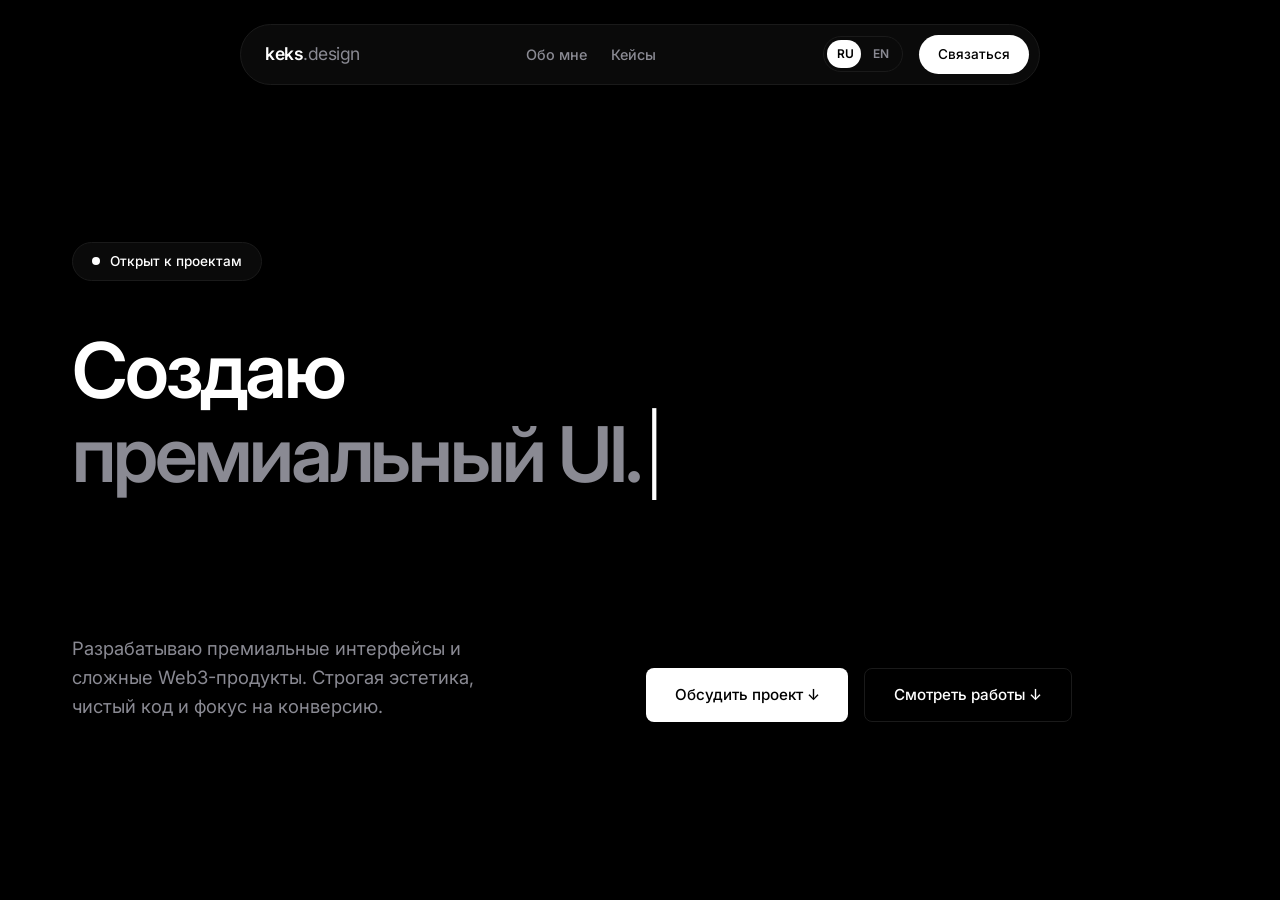
==== commit d81b468f: "Add files via upload" ====
--- a/index.html
+++ b/index.html
@@ -40,7 +40,7 @@
                         <span class="lang-label ru">RU</span>
                         <span class="lang-label en">EN</span>
                     </div>
-                    <a href="https://t.me/KeksDesign" target="_blank" class="btn-primary btn-small" data-i18n="nav_contact">Связаться</a>
+                    <a href="#contact-section" class="btn-primary btn-small" data-i18n="nav_contact">Связаться</a>
                 </div>
             </nav>
         </header>
@@ -61,7 +61,7 @@
                     <div class="hero-divider">
                         <p class="hero-desc" data-i18n="hero_desc">Разрабатываю премиальные интерфейсы и сложные Web3-продукты. Строгая эстетика, чистый код и фокус на конверсию.</p>
                         <div class="hero-buttons">
-                            <a href="https://t.me/KeksDesign" target="_blank" class="btn-primary" data-i18n="hero_btn_discuss">Обсудить проект ↗</a>
+                            <a href="#contact-section" class="btn-primary" data-i18n="hero_btn_discuss">Обсудить проект ↓</a>
                             <a href="#portfolio" class="btn-secondary" data-i18n="hero_btn_cases">Смотреть работы ↓</a>
                         </div>
                     </div>
@@ -151,6 +151,53 @@
                     <button id="load-more-btn" class="btn-secondary" data-i18n="cases_load_more">Загрузить ещё</button>
                 </div>
             </section>
+
+            <section id="contact-section" class="section" style="padding-top: 4rem;">
+                <div class="bento-item span-3 solid-card reveal">
+                    <div class="bento-badge-corner">[ 04 ]</div>
+                    <div class="card-content flex-col" style="position: relative; z-index: 2;">
+                        <div class="bento-micro-header" data-i18n="form_badge">✦ Связь</div>
+                        <h2 class="bento-title-large" data-i18n="form_title">Связаться<br><span class="text-muted">со мной.</span></h2>
+                        <div class="bento-divider"></div>
+
+                        <form id="contact-form" class="keks-form" style="margin-top: 1rem;" novalidate>
+                            <div class="matrix-wrapper">
+                                <div class="service-matrix" style="grid-template-columns: 1fr;">
+
+                                    <div class="form-matrix-row">
+                                        <div class="fm-toggle-cell">
+                                            <div class="contact-toggle" onclick="toggleContactMethod()" id="contact-method-toggle">
+                                                <div class="contact-toggle-slider"></div>
+                                                <span class="contact-label tg">Telegram</span>
+                                                <span class="contact-label em">Email</span>
+                                            </div>
+                                            <input type="hidden" id="contact-method-val" value="telegram">
+                                        </div>
+                                        <div class="fm-input-cell">
+                                            <input type="text" id="contact-handle" class="matrix-input" placeholder="@username">
+                                        </div>
+                                    </div>
+
+                                    <div class="fm-input-cell">
+                                        <textarea id="contact-message" class="matrix-input matrix-textarea" placeholder="Расскажите о вашем проекте..." data-i18n-ph="form_msg_ph"></textarea>
+                                    </div>
+                                </div>
+                            </div>
+
+                            <div id="contact-status" class="form-status" style="display: none;"></div>
+
+                            <div class="form-footer-row">
+                                <button type="submit" class="btn-primary" id="contact-submit-btn" data-i18n="form_submit">Отправить сообщение</button>
+
+                                <a href="https://t.me/KeksDesign" target="_blank" class="raw-tg-link" title="Личные сообщения">
+                                    <svg viewBox="0 0 32 32" width="22" height="22"><path fill="currentColor" d="M22.122 10.040c0.006-0 0.014-0 0.022-0 0.209 0 0.403 0.065 0.562 0.177l-0.003-0.002c0.116 0.101 0.194 0.243 0.213 0.403l0 0.003c0.020 0.122 0.031 0.262 0.031 0.405 0 0.065-0.002 0.129-0.007 0.193l0-0.009c-0.225 2.369-1.201 8.114-1.697 10.766-0.21 1.123-0.623 1.499-1.023 1.535-0.869 0.081-1.529-0.574-2.371-1.126-1.318-0.865-2.063-1.403-3.342-2.246-1.479-0.973-0.52-1.51 0.322-2.384 0.221-0.23 4.052-3.715 4.127-4.031 0.004-0.019 0.006-0.040 0.006-0.062 0-0.078-0.029-0.149-0.076-0.203l0 0c-0.052-0.034-0.117-0.053-0.185-0.053-0.045 0-0.088 0.009-0.128 0.024l0.002-0.001q-0.198 0.045-6.316 4.174c-0.445 0.351-1.007 0.573-1.619 0.599l-0.006 0c-0.867-0.105-1.654-0.298-2.401-0.573l0.074 0.024c-0.938-0.306-1.683-0.467-1.619-0.985q0.051-0.404 1.114-0.827 6.548-2.853 8.733-3.761c1.607-0.853 3.47-1.555 5.429-2.010l0.157-0.031zM15.93 1.025c-8.302 0.020-15.025 6.755-15.025 15.060 0 8.317 6.742 15.060 15.060 15.060s15.060-6.742 15.060-15.060c0-8.305-6.723-15.040-15.023-15.060h-0.002q-0.035-0-0.070 0z"></path></svg>
+                                    <span data-i18n="form_tg_direct">Написать сразу в Telegram</span>
+                                </a>
+                            </div>
+                        </form>
+                    </div>
+                </div>
+            </section>
         </main>
 
         <footer class="footer section reveal">
@@ -158,7 +205,7 @@
                 <div class="footer-brand">
                     <h2 class="footer-massive-title" data-i18n="footer_title">Давайте<br><span class="text-muted">создавать.</span></h2>
                     <p class="footer-brand-desc" data-i18n="footer_desc">Проектирование премиальных интерфейсов, Web3-систем и сложной продуктовой логики.</p>
-                    <a href="https://t.me/KeksDesign" target="_blank" class="btn-primary w-max mt-auto" data-i18n="footer_btn">Обсудить проект</a>
+                    <a href="#contact-section" class="btn-primary w-max mt-auto" data-i18n="footer_btn">Обсудить проект</a>
                 </div>
                 <div class="footer-right">
                     <div class="footer-nav">
--- a/style.css
+++ b/style.css
@@ -18,9 +18,6 @@
     -webkit-font-smoothing: antialiased;
 }
 
-/* =========================================
-   APP-SHELL АРХИТЕКТУРА
-========================================= */
 html, body {
     height: 100%;
     height: 100dvh;
@@ -40,117 +37,42 @@
     scroll-padding-top: 6rem;
 }
 
-.app-wrapper.no-scroll {
-    overflow: hidden;
-}
-
-/* Убираем задержку тапа и зум на мобильных */
-a, button, .slider-dots .dot, .sm-cell-lzt {
-    touch-action: manipulation;
-}
-
-/* Запрет на перетаскивание картинок браузером */
+.app-wrapper.no-scroll { overflow: hidden; }
+a, button, .slider-dots .dot, .sm-cell-lzt { touch-action: manipulation; }
+
 img {
-    -webkit-user-drag: none;
-    -khtml-user-drag: none;
-    -moz-user-drag: none;
-    -o-user-drag: none;
-    user-drag: none;
-    user-select: none;
-    -webkit-user-select: none;
-    -moz-user-select: none;
-    -ms-user-select: none;
-    touch-action: manipulation;
-}
-
-/* =========================================
-   Уникальная Шапка
-========================================= */
-.header-wrapper {
-    position: fixed; top: 1.5rem; left: 0; width: 100%;
-    display: flex; justify-content: center; z-index: 100;
-    padding: 0 1rem; pointer-events: none;
-    will-change: transform;
-}
-.navbar-pill {
-    pointer-events: auto; display: flex; justify-content: space-between; align-items: center;
-    background: var(--card-bg); border: 1px solid var(--border-color);
-    padding: 0.6rem 0.6rem 0.6rem 1.5rem; border-radius: 100px; width: 100%; max-width: 800px;
-    transition: var(--transition);
-}
+    -webkit-user-drag: none; -khtml-user-drag: none; -moz-user-drag: none; -o-user-drag: none; user-drag: none;
+    user-select: none; -webkit-user-select: none; -moz-user-select: none; -ms-user-select: none; touch-action: manipulation;
+}
+
+.header-wrapper { position: fixed; top: 1.5rem; left: 0; width: 100%; display: flex; justify-content: center; z-index: 100; padding: 0 1rem; pointer-events: none; will-change: transform; }
+.navbar-pill { pointer-events: auto; display: flex; justify-content: space-between; align-items: center; background: var(--card-bg); border: 1px solid var(--border-color); padding: 0.6rem 0.6rem 0.6rem 1.5rem; border-radius: 100px; width: 100%; max-width: 800px; transition: var(--transition); }
 .navbar-pill.scrolled { border-color: var(--border-hover); transform: scale(0.98); }
 .logo { font-size: 1.1rem; font-weight: 600; letter-spacing: -0.5px; color: var(--text-main); }
 .logo .text-muted { font-weight: 400; }
 .nav-links { display: flex; gap: 2rem; }
 .nav-links a { color: var(--text-muted); text-decoration: none; font-size: 0.9rem; font-weight: 500; transition: var(--transition); }
 
-/* =========================================
-   Кнопки
-========================================= */
-.btn-primary, .btn-secondary {
-    display: inline-flex; align-items: center; justify-content: center;
-    padding: 0.9rem 1.8rem; border-radius: 8px; font-size: 0.95rem; font-weight: 500;
-    text-decoration: none; transition: var(--transition); cursor: pointer; border: none;
-    user-select: none; -webkit-tap-highlight-color: transparent;
-}
+.btn-primary, .btn-secondary { display: inline-flex; align-items: center; justify-content: center; padding: 0.9rem 1.8rem; border-radius: 8px; font-size: 0.95rem; font-weight: 500; text-decoration: none; transition: var(--transition); cursor: pointer; border: none; user-select: none; -webkit-tap-highlight-color: transparent; }
 .navbar-pill .btn-small { padding: 0.6rem 1.2rem; font-size: 0.85rem; border-radius: 100px; }
 .btn-primary { background: var(--text-main); color: var(--text-dark); }
 .btn-secondary { background: transparent; color: var(--text-main); border: 1px solid var(--border-color); }
 
-#load-more-btn {
-    padding: 1rem 4rem;
-    border-radius: 100px;
-    background: transparent;
-    border: 1px solid var(--border-hover);
-    color: var(--text-muted);
-    font-size: 0.95rem;
-    letter-spacing: 0.5px;
-    transition: var(--transition);
-}
-
-.btn-primary:active, .btn-secondary:active, .btn-small:active, .link-arrow:active, .social-icon:active, .modal-close:active, #load-more-btn:active, .dock-btn:active {
-    transform: scale(0.95);
-}
-
-.slider-btn:active {
-    transform: translateY(-50%) scale(0.95);
-}
+#load-more-btn { padding: 1rem 4rem; border-radius: 100px; background: transparent; border: 1px solid var(--border-hover); color: var(--text-muted); font-size: 0.95rem; letter-spacing: 0.5px; transition: var(--transition); }
+
+.btn-primary:active, .btn-secondary:active, .btn-small:active, .link-arrow:active, .social-icon:active, .modal-close:active, #load-more-btn:active, .dock-btn:active, #contact-submit-btn:active { transform: scale(0.95); }
+.slider-btn:active { transform: translateY(-50%) scale(0.95); }
 
 .text-muted { color: var(--text-muted); }
 .text-white { color: var(--text-main); }
 
-/* =========================================
-   ГЛАВНЫЙ ЭКРАН (HERO)
-========================================= */
 .section { padding: 8rem 2rem 4rem; max-width: 1200px; margin: 0 auto; }
-
-.hero {
-    min-height: 100vh;
-    min-height: 100dvh;
-    display: flex;
-    align-items: center;
-    padding-top: 8rem;
-}
-
+.hero { min-height: 100vh; min-height: 100dvh; display: flex; align-items: center; padding-top: 8rem; }
 .hero-container { width: 100%; max-width: 1000px; display: flex; flex-direction: column; }
-
-.hero-status-pill {
-    display: inline-flex; align-items: center; gap: 10px; padding: 0.5rem 1.2rem;
-    background: var(--card-bg); border: 1px solid var(--border-color);
-    border-radius: 100px; margin-bottom: 3rem; width: max-content;
-    font-size: 0.85rem; font-weight: 500; color: var(--text-main);
-}
+.hero-status-pill { display: inline-flex; align-items: center; gap: 10px; padding: 0.5rem 1.2rem; background: var(--card-bg); border: 1px solid var(--border-color); border-radius: 100px; margin-bottom: 3rem; width: max-content; font-size: 0.85rem; font-weight: 500; color: var(--text-main); }
 .status-dot { width: 8px; height: 8px; background-color: var(--text-main); border-radius: 50%; }
 
-.hero-massive-title {
-    font-size: clamp(2.5rem, 6vw, 7.2rem);
-    font-weight: 600;
-    letter-spacing: -0.04em;
-    line-height: 1.1;
-    margin-bottom: 6rem;
-    white-space: nowrap;
-}
-
+.hero-massive-title { font-size: clamp(2.5rem, 6vw, 7.2rem); font-weight: 600; letter-spacing: -0.04em; line-height: 1.1; margin-bottom: 6rem; white-space: nowrap; }
 #typewriter { position: relative; display: inline; }
 #typewriter::after { content: '|'; font-weight: 300; color: var(--text-main); animation: blink 1s step-end infinite; margin-left: 4px; }
 @keyframes blink { 0%, 100% { opacity: 1; } 50% { opacity: 0; } }
@@ -159,63 +81,26 @@
 .hero-desc { font-size: 1.15rem; color: var(--text-muted); line-height: 1.6; max-width: 450px; }
 .hero-buttons { display: flex; flex-wrap: wrap; gap: 1rem; flex-shrink: 0; }
 
-/* =========================================
-   ПРЕМИАЛЬНЫЕ КАРТОЧКИ УСЛУГ (BENTO)
-========================================= */
 .bento-grid { display: grid; grid-template-columns: repeat(3, 1fr); gap: 1rem; }
 .bento-item.span-2 { grid-column: span 2; }
 .bento-item.span-3 { grid-column: span 3; }
-
-.solid-card {
-    background: var(--card-bg); border-radius: var(--border-radius); border: 1px solid var(--border-color);
-    position: relative; overflow: hidden; display: flex; flex-direction: column; transition: all 0.4s ease;
-}
+.solid-card { background: var(--card-bg); border-radius: var(--border-radius); border: 1px solid var(--border-color); position: relative; overflow: hidden; display: flex; flex-direction: column; transition: all 0.4s ease; }
 .card-content { padding: 3rem; flex-grow: 1; display: flex; flex-direction: column; }
 
-.blueprint-bg {
-    position: absolute; top: 0; right: 0; bottom: 0; left: 0;
-    background-image:
-        linear-gradient(var(--border-color) 1px, transparent 1px),
-        linear-gradient(90deg, var(--border-color) 1px, transparent 1px);
-    background-size: 32px 32px;
-    mask-image: radial-gradient(circle at 100% 0%, black 10%, transparent 60%);
-    -webkit-mask-image: radial-gradient(circle at 100% 0%, black 10%, transparent 60%);
-    pointer-events: none; z-index: 0; opacity: 0.7;
-}
-
-.bento-badge-corner {
-    position: absolute; right: 2rem; top: 2rem;
-    font-family: monospace; font-size: 0.9rem; color: var(--text-muted);
-    letter-spacing: 1px; z-index: 10; pointer-events: none;
-}
-
-.bento-micro-header {
-    font-family: monospace; font-size: 0.8rem; color: var(--text-muted);
-    text-transform: uppercase; letter-spacing: 1px; margin-bottom: 2rem;
-}
+.blueprint-bg { position: absolute; top: 0; right: 0; bottom: 0; left: 0; background-image: linear-gradient(var(--border-color) 1px, transparent 1px), linear-gradient(90deg, var(--border-color) 1px, transparent 1px); background-size: 32px 32px; mask-image: radial-gradient(circle at 100% 0%, black 10%, transparent 60%); -webkit-mask-image: radial-gradient(circle at 100% 0%, black 10%, transparent 60%); pointer-events: none; z-index: 0; opacity: 0.7; }
+.bento-badge-corner { position: absolute; right: 2rem; top: 2rem; font-family: monospace; font-size: 0.9rem; color: var(--text-muted); letter-spacing: 1px; z-index: 10; pointer-events: none; }
+.bento-micro-header { font-family: monospace; font-size: 0.8rem; color: var(--text-muted); text-transform: uppercase; letter-spacing: 1px; margin-bottom: 2rem; }
 .bento-header-flex { display: flex; justify-content: space-between; align-items: flex-start; margin-bottom: 3rem; }
-
 .bento-title-large { font-size: 3rem; font-weight: 600; letter-spacing: -1.5px; line-height: 1.1; margin-bottom: 2rem; word-break: break-word; }
 .bento-divider { width: 50px; height: 2px; background: var(--border-hover); margin-bottom: 2rem; }
 .bento-text { color: #A0A0A5; font-size: 1.15rem; line-height: 1.7; font-weight: 400; max-width: 90%; }
 .bento-title { font-size: 1.5rem; font-weight: 500; letter-spacing: -0.5px; margin: 0; }
 
-
-/* =========================================
-   АРСЕНАЛ: ТЕХ-СТЕК
-========================================= */
-.tech-graphic-header {
-    display: flex; align-items: center; gap: 1.5rem; margin-bottom: auto; padding: 1.5rem 0;
-    border-top: 1px dashed var(--border-hover); border-bottom: 1px dashed var(--border-hover);
-    opacity: 0.5; transition: opacity 0.4s ease;
-}
-
+.tech-graphic-header { display: flex; align-items: center; gap: 1.5rem; margin-bottom: auto; padding: 1.5rem 0; border-top: 1px dashed var(--border-hover); border-bottom: 1px dashed var(--border-hover); opacity: 0.5; transition: opacity 0.4s ease; }
 .tg-icon svg { width: 38px; height: 38px; color: var(--text-main); transition: transform 0.5s cubic-bezier(0.16, 1, 0.3, 1); }
 .tg-lines { display: flex; flex-direction: column; gap: 6px; flex-grow: 1; }
 .tg-line { height: 1px; background: var(--border-hover); }
-.tg-line.w-100 { width: 100%; }
-.tg-line.w-75 { width: 70%; }
-.tg-line.w-50 { width: 40%; }
+.tg-line.w-100 { width: 100%; } .tg-line.w-75 { width: 70%; } .tg-line.w-50 { width: 40%; }
 
 .toc-list { display: flex; flex-direction: column; gap: 1.2rem; padding-top: 2rem; width: 100%; }
 .toc-item { display: flex; align-items: baseline; width: 100%; cursor: default; transition: transform 0.3s cubic-bezier(0.16, 1, 0.3, 1); }
@@ -224,156 +109,65 @@
 .toc-line { flex-grow: 1; border-bottom: 1px dotted #333; margin: 0 12px; transition: border-color 0.3s; }
 .toc-tag { font-family: monospace; font-size: 0.85rem; color: var(--text-muted); white-space: nowrap; text-align: right; transition: color 0.3s; }
 
-
-/* =========================================
-   СТОИМОСТЬ: ИНВЕРСИЯ
-========================================= */
-.matrix-wrapper {
-    display: flex; flex-direction: column;
-    border: 1px solid var(--border-color); border-radius: 12px; overflow: hidden; background: var(--card-bg);
-}
+.matrix-wrapper { display: flex; flex-direction: column; border: 1px solid var(--border-color); border-radius: 12px; overflow: hidden; background: var(--card-bg); }
 .service-matrix { display: grid; grid-template-columns: repeat(4, 1fr); gap: 1px; background: var(--border-color); }
-.sm-cell, .sm-cell-lzt {
-    background: #0D0D0D; padding: 1.5rem 1.2rem;
-    display: flex; flex-direction: column; justify-content: space-between;
-    min-height: 110px; transition: background 0.1s ease, color 0.1s ease; cursor: default;
-}
+.sm-cell, .sm-cell-lzt { background: #0D0D0D; padding: 1.5rem 1.2rem; display: flex; flex-direction: column; justify-content: space-between; min-height: 110px; transition: background 0.1s ease, color 0.1s ease; cursor: default; }
 .sm-label { font-size: 0.95rem; color: var(--text-muted); font-weight: 500; transition: color 0.1s; word-break: break-word; }
 .sm-price { font-family: monospace; font-size: 1.15rem; font-weight: 600; color: var(--text-main); transition: color 0.1s; }
 .lzt-icon { color: var(--text-main); transition: color 0.1s; }
 .sm-cell-lzt { cursor: pointer; -webkit-tap-highlight-color: transparent; }
 .sm-lzt-flex { display: flex; align-items: center; gap: 8px; font-family: 'Inter', -apple-system, sans-serif; font-size: 1rem; }
-
 .matrix-foot { padding: 1rem 1.2rem; background: var(--card-bg); border-top: 1px solid var(--border-color); font-family: monospace; font-size: 0.8rem; color: #666; }
 
-.flex-col { display: flex; flex-direction: column; }
-.h-100 { height: 100%; }
-.mt-auto { margin-top: auto; }
-.w-max { width: max-content; }
-
-/* =========================================
-   Портфолио
-========================================= */
+.flex-col { display: flex; flex-direction: column; } .h-100 { height: 100%; } .mt-auto { margin-top: auto; } .w-max { width: max-content; }
+
 .section-header { display: flex; justify-content: space-between; align-items: flex-end; margin-bottom: 2rem; }
 .section-title { font-size: 2rem; font-weight: 500; letter-spacing: -1px; }
 .link-arrow { color: var(--text-muted); text-decoration: none; font-size: 0.9rem; transition: var(--transition); }
 
 .portfolio-grid { display: grid; grid-template-columns: repeat(auto-fill, minmax(min(100%, 280px), 1fr)); gap: 1rem; align-items: stretch; }
-
-.case-card {
-    cursor: pointer;
-    text-decoration: none;
-    transition: border-color 0.3s ease;
-    display: flex;
-    flex-direction: column;
-    height: 100%;
-    -webkit-tap-highlight-color: transparent;
-}
+.case-card { cursor: pointer; text-decoration: none; transition: border-color 0.3s ease; display: flex; flex-direction: column; height: 100%; -webkit-tap-highlight-color: transparent; }
 .case-card:active { transform: scale(0.98); border-color: #555; }
-
 .case-card .card-content { padding: 1.8rem; }
 .case-img-container { width: 100%; height: 240px; background: #050505; border-bottom: 1px solid var(--border-color); position: relative; overflow: hidden; flex-shrink: 0; }
-
 .skeleton-loader { position: absolute; top: 0; left: 0; width: 100%; height: 100%; background: linear-gradient(90deg, #050505 25%, #0f0f0f 50%, #050505 75%); background-size: 200% 100%; animation: loading 1.5s infinite; }
 @keyframes loading { 0% { background-position: 200% 0; } 100% { background-position: -200% 0; } }
 .case-img { width: 100%; height: 100%; object-fit: cover; opacity: 0; transition: opacity 0.6s ease-in-out; position: relative; z-index: 2; }
 .case-img.loaded { opacity: 1; }
-
-.case-text {
-    color: var(--text-main);
-    font-size: 1rem;
-    font-weight: 500;
-    line-height: 1.5;
-    white-space: pre-line;
-    display: -webkit-box;
-    -webkit-line-clamp: 4;
-    -webkit-box-orient: vertical;
-    overflow: hidden;
-    text-overflow: ellipsis;
-    word-break: break-word;
-}
+.case-text { color: var(--text-main); font-size: 1rem; font-weight: 500; line-height: 1.5; white-space: pre-line; display: -webkit-box; -webkit-line-clamp: 4; -webkit-box-orient: vertical; overflow: hidden; text-overflow: ellipsis; word-break: break-word; }
 .case-card.no-image .case-text { -webkit-line-clamp: 10; }
-
-.case-date {
-    color: var(--text-muted);
-    font-size: 0.85rem;
-    margin-top: auto;
-    padding-top: 1.5rem;
-}
-
+.case-date { color: var(--text-muted); font-size: 0.85rem; margin-top: auto; padding-top: 1.5rem; }
 .case-tags { display: flex; gap: 0.5rem; margin-top: 1.2rem; }
-.case-card .case-tags {
-    flex-wrap: nowrap;
-    overflow: hidden;
-    padding-bottom: 3px;
-    -webkit-mask-image: linear-gradient(90deg, #000 85%, transparent 100%);
-    mask-image: linear-gradient(90deg, #000 85%, transparent 100%);
-}
-
+.case-card .case-tags { flex-wrap: nowrap; overflow: hidden; padding-bottom: 3px; -webkit-mask-image: linear-gradient(90deg, #000 85%, transparent 100%); mask-image: linear-gradient(90deg, #000 85%, transparent 100%); }
 .case-card .case-tag { flex-shrink: 0; }
 .case-tag { background: transparent; color: var(--text-muted); border: 1px solid var(--border-hover); padding: 0.35rem 0.8rem; border-radius: 100px; font-size: 0.75rem; font-weight: 500; transition: var(--transition); }
 
-
-/* =========================================
-   Премиальный Подвал (Footer)
-========================================= */
 .footer { border-top: 1px solid var(--border-color); border-left: 1px solid var(--border-color); border-right: 1px solid var(--border-color); border-bottom: none; border-radius: 32px 32px 0 0; background-color: transparent; padding: 5rem 4rem; margin: 0 auto; width: calc(100% - 2rem); max-width: 1200px; }
 .footer-grid { display: grid; grid-template-columns: 1fr 1fr; gap: 4rem; margin-bottom: 0; }
 .footer-brand { display: flex; flex-direction: column; gap: 1.5rem; }
 .footer-massive-title { font-size: clamp(2.5rem, 5vw, 4.5rem); font-weight: 600; letter-spacing: -2px; line-height: 1.05; word-break: break-word; }
 .footer-brand-desc { color: var(--text-muted); font-size: 1.1rem; max-width: 400px; line-height: 1.6; }
-
 .footer-right { display: flex; flex-direction: column; align-items: flex-end; justify-content: space-between; }
 .footer-nav { display: flex; gap: 4rem; margin-bottom: 3rem; }
 .footer-col { display: flex; flex-direction: column; gap: 1rem; }
 .footer-col-title { color: var(--text-muted); font-size: 0.85rem; text-transform: uppercase; letter-spacing: 1px; margin-bottom: 0.5rem; }
 .footer-link { color: var(--text-main); text-decoration: none; font-size: 1.1rem; font-weight: 500; transition: var(--transition); }
-
 .footer-socials { display: flex; gap: 1.5rem; align-items: center; }
 .social-icon { color: var(--text-main); display: flex; align-items: center; justify-content: center; transition: color 0.3s ease; -webkit-tap-highlight-color: transparent; }
 .social-icon svg { width: 34px; height: 34px; transition: color 0.3s ease; }
 
-
-/* =========================================
-   SPLIT-SCREEN Модальное окно (Pop-up)
-========================================= */
 .modal-overlay { position: fixed; top: 0; left: 0; width: 100%; height: 100%; height: 100dvh; background: rgba(0, 0, 0, 0.95); z-index: 1000; display: flex; justify-content: center; align-items: center; opacity: 0; pointer-events: none; transition: opacity 0.4s ease; padding: 2rem; }
 .modal-overlay.active { opacity: 1; pointer-events: auto; }
-
-.premium-split-modal {
-    width: 100%;
-    max-width: 1200px;
-    height: 85vh;
-    height: 85dvh;
-    display: flex;
-    flex-direction: row;
-    background: var(--bg-base);
-    border: 1px solid var(--border-hover);
-    border-radius: 20px;
-    position: relative;
-    transform: translateY(30px) scale(0.98);
-    transition: transform 0.4s cubic-bezier(0.16, 1, 0.3, 1);
-    overflow: hidden;
-}
-
+.premium-split-modal { width: 100%; max-width: 1200px; height: 85vh; height: 85dvh; display: flex; flex-direction: row; background: var(--bg-base); border: 1px solid var(--border-hover); border-radius: 20px; position: relative; transform: translateY(30px) scale(0.98); transition: transform 0.4s cubic-bezier(0.16, 1, 0.3, 1); overflow: hidden; }
 .modal-overlay.active .premium-split-modal { transform: translateY(0) scale(1); }
 .premium-split-modal.no-media .modal-left-pane { display: none; }
 .premium-split-modal.no-media .modal-right-pane { width: 100%; }
 .modal-close { position: absolute; top: 1.5rem; right: 1.5rem; z-index: 30; background: #111; color: var(--text-muted); border: 1px solid var(--border-hover); width: 44px; height: 44px; border-radius: 8px; font-size: 1.2rem; cursor: pointer; display: flex; align-items: center; justify-content: center; transition: var(--transition); -webkit-tap-highlight-color: transparent; }
-
 .modal-left-pane { width: 55%; height: 100%; position: relative; border-right: 1px solid var(--border-color); background-color: #050505; background-image: linear-gradient(rgba(255,255,255,0.03) 1px, transparent 1px), linear-gradient(90deg, rgba(255,255,255,0.03) 1px, transparent 1px); background-size: 40px 40px; }
 .modal-slider { width: 100%; height: 100%; position: relative; overflow: hidden; display: flex; align-items: center; justify-content: center; }
-
-/* ЗАПРЕТ СИСТЕМНОГО ЗУМА В ТРЕКАХ КАРТИНОК */
-.slider-track, .lightbox-track {
-    display: flex; width: 100%; height: 100%;
-    transition: transform 0.4s cubic-bezier(0.25, 1, 0.5, 1);
-    touch-action: none;
-}
-
+.slider-track, .lightbox-track { display: flex; width: 100%; height: 100%; transition: transform 0.4s cubic-bezier(0.25, 1, 0.5, 1); touch-action: none; }
 .slider-track img { width: 100%; height: 100%; object-fit: contain; flex-shrink: 0; padding: 2rem; cursor: grab; transform-origin: center center; will-change: transform; }
 .slider-track img:active { cursor: grabbing; }
-
 .slider-btn { position: absolute; top: 50%; transform: translateY(-50%); z-index: 5; background: #111; color: var(--text-main); border: 1px solid var(--border-hover); width: 44px; height: 44px; border-radius: 8px; cursor: pointer; font-size: 1rem; display: flex; align-items: center; justify-content: center; transition: var(--transition); -webkit-tap-highlight-color: transparent; }
 .slider-btn.prev { left: 1.5rem; }
 .slider-btn.next { right: 1.5rem; }
@@ -381,7 +175,6 @@
 .slider-dots { position: absolute; bottom: 1.5rem; left: 0; width: 100%; display: flex; justify-content: center; gap: 8px; z-index: 5; }
 .slider-dots .dot { width: 8px; height: 8px; border-radius: 50%; background: rgba(255,255,255,0.2); cursor: pointer; transition: 0.3s; }
 .slider-dots .dot.active { background: white; transform: scale(1.3); }
-
 .modal-right-pane { width: 45%; height: 100%; display: flex; flex-direction: column; background: var(--card-bg); }
 .modal-scrollable { overflow-y: auto; flex: 1 1 auto; padding: 4rem 3rem 2rem 3rem; }
 .modal-scrollable::-webkit-scrollbar { width: 4px; }
@@ -394,173 +187,104 @@
 .modal-actions a { flex: 1; text-align: center; }
 .reveal { opacity: 0; transform: translateY(15px); transition: opacity 0.6s cubic-bezier(0.2, 0.8, 0.2, 1), transform 0.6s cubic-bezier(0.2, 0.8, 0.2, 1); }
 .reveal.active { opacity: 1; transform: translateY(0); }
-
-/* Статус Загрузки */
 .status-container { display: flex; flex-direction: column; align-items: center; justify-content: center; padding: 4rem 2rem; color: var(--text-muted); text-align: center; }
 .loader-spinner { width: 40px; height: 40px; border: 3px solid var(--border-color); border-top-color: var(--text-main); border-radius: 50%; animation: spin 1s linear infinite; margin-bottom: 1.5rem; }
-@keyframes spin { 0% { transform: rotate(0deg); } 100% { transform: rotate(360deg); } }
-
+
+.lightbox-overlay { position: fixed; top: 0; left: 0; width: 100%; height: 100%; height: 100dvh; background: rgba(0, 0, 0, 0.98); z-index: 2000; display: flex; justify-content: center; align-items: center; opacity: 0; pointer-events: none; transition: opacity 0.3s ease; }
+.lightbox-overlay.active { opacity: 1; pointer-events: auto; }
+.lightbox-track { width: 100%; height: 100%; display: flex; justify-content: center; align-items: center; touch-action: none; }
+.lightbox-img { max-width: 95%; max-height: 95%; object-fit: contain; will-change: transform; }
+.lightbox-dock { position: absolute; bottom: calc(2rem + env(safe-area-inset-bottom)); left: 50%; transform: translateX(-50%); display: flex; align-items: center; gap: 12px; background: var(--card-bg); border: 1px solid var(--border-hover); padding: 10px 20px; border-radius: 100px; z-index: 2020; box-shadow: 0 10px 30px rgba(0, 0, 0, 0.5); }
+.dock-divider { width: 1px; height: 20px; background: var(--border-hover); }
+.dock-btn { background: transparent; border: none; color: var(--text-muted); cursor: pointer; display: flex; align-items: center; justify-content: center; width: 34px; height: 34px; border-radius: 50%; transition: var(--transition); font-size: 1.2rem; }
+.dock-btn svg { width: 20px; height: 20px; }
+.dock-btn:hover { color: var(--text-main); background: var(--border-color); }
+.canvas-controls { position: absolute; top: 1.5rem; left: 1.5rem; z-index: 20; display: flex; align-items: center; gap: 0.8rem; background: var(--card-bg); padding: 0.5rem 1rem; border-radius: 100px; border: 1px solid var(--border-hover); }
+#zoom-slider, #lb-zoom-slider { -webkit-appearance: none; appearance: none; width: 100px; height: 24px; background: transparent; outline: none; position: relative; cursor: pointer; }
+#zoom-slider::-webkit-slider-runnable-track, #lb-zoom-slider::-webkit-slider-runnable-track { width: 100%; height: 4px; background: var(--border-hover); border-radius: 2px; }
+#zoom-slider::-moz-range-track, #lb-zoom-slider::-moz-range-track { width: 100%; height: 4px; background: var(--border-hover); border-radius: 2px; }
+#zoom-slider::-webkit-slider-thumb, #lb-zoom-slider::-webkit-slider-thumb { -webkit-appearance: none; appearance: none; width: 20px; height: 20px; border-radius: 50%; background: var(--text-main); cursor: pointer; transition: transform 0.2s ease; margin-top: -8px; }
+#zoom-slider::-moz-range-thumb, #lb-zoom-slider::-moz-range-thumb { width: 20px; height: 20px; border: none; border-radius: 50%; background: var(--text-main); cursor: pointer; transition: transform 0.2s ease; }
+#fullscreen-btn, #reset-btn { background: transparent; border: none; color: var(--text-muted); cursor: pointer; display: flex; align-items: center; justify-content: center; padding: 0.2rem; transition: var(--transition); }
 
 /* =========================================
-   LIGHTBOX (Полноэкранное фото)
+   ФОРМА ОБРАТНОЙ СВЯЗИ (BENTO/MATRIX STYLE)
 ========================================= */
-.lightbox-overlay {
-    position: fixed; top: 0; left: 0; width: 100%; height: 100%; height: 100dvh;
-    background: rgba(0, 0, 0, 0.98); z-index: 2000;
-    display: flex; justify-content: center; align-items: center;
-    opacity: 0; pointer-events: none; transition: opacity 0.3s ease;
-}
-.lightbox-overlay.active { opacity: 1; pointer-events: auto; }
-
-.lightbox-track {
-    width: 100%; height: 100%;
-    display: flex; justify-content: center; align-items: center;
-    touch-action: none;
-}
-
-.lightbox-img {
-    max-width: 95%; max-height: 95%; object-fit: contain;
-    will-change: transform;
-}
-
-
-/* =========================================
-   ДОК-ПАНЕЛЬ ВНИЗУ (для Лайтбокса)
-========================================= */
-.lightbox-dock {
-    position: absolute;
-    bottom: calc(2rem + env(safe-area-inset-bottom));
-    left: 50%;
-    transform: translateX(-50%);
+.keks-form { display: flex; flex-direction: column; }
+.keks-form .matrix-wrapper { border: none; background: transparent; }
+.keks-form .service-matrix { background: transparent; gap: 1rem; }
+.keks-form .form-matrix-row { gap: 1rem; background: transparent; display: flex; }
+.keks-form .fm-toggle-cell { padding: 0; background: transparent; display: flex; align-items: center; flex: 0 0 auto; }
+.keks-form .fm-input-cell { background: transparent; flex: 1; display: flex; }
+
+.keks-form .matrix-input {
+    width: 100%;
+    background: var(--card-bg);
+    border: 1px solid var(--border-color);
+    border-radius: 16px;
+    color: var(--text-main);
+    padding: 1.5rem;
+    font-size: 1.05rem;
+    font-family: 'Inter', sans-serif;
+    outline: none;
+    transition: background 0.3s ease, border-color 0.3s ease, box-shadow 0.3s ease;
+}
+.keks-form .matrix-input::placeholder { color: #444; }
+.keks-form .matrix-input:focus { background: #111; border-color: var(--border-hover); }
+.keks-form .matrix-textarea { min-height: 140px; resize: none; }
+
+.keks-form .matrix-input.error-field {
+    border-color: #ff4444 !important;
+    box-shadow: 0 0 0 1px #ff4444 !important;
+    background: rgba(255, 68, 68, 0.05) !important;
+}
+.keks-form .matrix-input.error-field::placeholder { color: #ff4444 !important; opacity: 0.7; }
+
+.contact-toggle { position: relative; display: flex; align-items: center; background: var(--bg-base); border: 1px solid var(--border-color); border-radius: 100px; padding: 4px; cursor: pointer; width: 160px; height: 54px; flex-shrink: 0; user-select: none; -webkit-tap-highlight-color: transparent; }
+.contact-toggle-slider { position: absolute; top: 4px; left: 4px; width: 74px; height: 44px; background: var(--card-bg); border: 1px solid var(--border-hover); border-radius: 100px; transition: transform 0.3s cubic-bezier(0.16, 1, 0.3, 1); z-index: 1; }
+.contact-toggle.email-active .contact-toggle-slider { transform: translateX(76px); }
+.contact-label { position: relative; z-index: 2; flex: 1; text-align: center; font-size: 0.85rem; font-weight: 500; color: var(--text-muted); transition: color 0.3s ease; }
+.contact-toggle:not(.email-active) .contact-label.tg { color: var(--text-main); }
+.contact-toggle.email-active .contact-label.em { color: var(--text-main); }
+
+/* Подвал формы (ошибка, кнопки) */
+.form-status { font-size: 0.95rem; font-weight: 500; margin-top: 1.5rem; margin-bottom: -0.5rem; }
+
+.form-footer-row { display: flex; align-items: center; gap: 1.5rem; margin-top: 2rem; flex-wrap: wrap; }
+
+/* Обновленная ссылка на ТГ (текст + иконка, без анимации движения) */
+.raw-tg-link {
+    color: var(--text-main);
+    transition: color 0.3s ease;
     display: flex;
     align-items: center;
-    gap: 12px;
-    background: var(--card-bg);
-    border: 1px solid var(--border-hover);
-    padding: 10px 20px;
-    border-radius: 100px;
-    z-index: 2020;
-    /* УДАЛЕНО pointer-events: auto; (оно перекрывало основное меню на мобилках) */
-    box-shadow: 0 10px 30px rgba(0, 0, 0, 0.5);
-}
-
-.dock-divider {
-    width: 1px;
-    height: 20px;
-    background: var(--border-hover);
-}
-
-.dock-btn {
-    background: transparent;
-    border: none;
-    color: var(--text-muted);
-    cursor: pointer;
-    display: flex;
-    align-items: center;
-    justify-content: center;
-    width: 34px;
-    height: 34px;
-    border-radius: 50%;
-    transition: var(--transition);
-    font-size: 1.2rem;
-}
-
-.dock-btn svg {
-    width: 20px; height: 20px;
-}
-
-.dock-btn:hover {
-    color: var(--text-main);
-    background: var(--border-color);
-}
-
+    gap: 8px;
+    text-decoration: none;
+    font-weight: 500;
+    font-size: 0.95rem;
+    flex-shrink: 0;
+}
+
+
+/* ТУМБЛЕР ЯЗЫКА */
+.lang-toggle { position: relative; display: flex; align-items: center; background: var(--card-bg); border: 1px solid var(--border-color); border-radius: 100px; padding: 4px; cursor: pointer; width: 80px; height: 36px; user-select: none; -webkit-tap-highlight-color: transparent; }
+.lang-toggle-slider { position: absolute; top: 3px; left: 3px; width: 34px; height: 28px; background: var(--text-main); border-radius: 100px; transition: transform 0.3s cubic-bezier(0.16, 1, 0.3, 1); z-index: 1; }
+.lang-toggle.en-active .lang-toggle-slider { transform: translateX(38px); }
+.lang-label { position: relative; z-index: 2; flex: 1; text-align: center; font-size: 0.75rem; font-weight: 600; color: var(--text-muted); transition: color 0.3s ease; }
+.lang-toggle:not(.en-active) .lang-label.ru { color: var(--bg-base); }
+.lang-toggle.en-active .lang-label.en { color: var(--bg-base); }
+
+/* МОБИЛЬНЫЙ ДОК (НАВИГАЦИЯ ВНИЗУ) */
+.mobile-dock-nav { display: none; position: fixed; bottom: calc(1rem + env(safe-area-inset-bottom)); left: 1rem; width: calc(100% - 2rem); background: rgba(10, 10, 10, 0.85); backdrop-filter: blur(16px); -webkit-backdrop-filter: blur(16px); border: 1px solid var(--border-color); border-radius: 100px; z-index: 1000; box-shadow: 0 10px 30px rgba(0, 0, 0, 0.5); transition: transform 0.4s cubic-bezier(0.16, 1, 0.3, 1), opacity 0.4s ease; }
+body.hide-dock .mobile-dock-nav { transform: translateY(150%); opacity: 0; pointer-events: none; }
+.mobile-dock-inner { display: flex; justify-content: space-around; align-items: center; height: 60px; padding: 0 0.5rem; }
+.md-item { color: var(--text-muted); text-decoration: none; font-size: 0.9rem; font-weight: 500; padding: 10px; background: none; border: none; cursor: pointer; transition: color 0.3s ease; }
+.md-item:active { color: var(--text-main); }
 
 /* =========================================
-   КАНВАС: УПРАВЛЕНИЕ ЗУМОМ (Модалка)
+   МЕДИА-ЗАПРОСЫ (СТРОГО В САМОМ КОНЦЕ!)
 ========================================= */
-.canvas-controls {
-    position: absolute;
-    top: 1.5rem;
-    left: 1.5rem;
-    z-index: 20;
-    display: flex;
-    align-items: center;
-    gap: 0.8rem;
-    background: var(--card-bg);
-    padding: 0.5rem 1rem;
-    border-radius: 100px;
-    border: 1px solid var(--border-hover);
-}
-
-#zoom-slider, #lb-zoom-slider {
-    -webkit-appearance: none;
-    appearance: none;
-    width: 100px;
-    height: 24px;
-    background: transparent;
-    outline: none;
-    position: relative;
-    cursor: pointer;
-}
-
-#zoom-slider::-webkit-slider-runnable-track, #lb-zoom-slider::-webkit-slider-runnable-track {
-    width: 100%;
-    height: 4px;
-    background: var(--border-hover);
-    border-radius: 2px;
-}
-#zoom-slider::-moz-range-track, #lb-zoom-slider::-moz-range-track {
-    width: 100%;
-    height: 4px;
-    background: var(--border-hover);
-    border-radius: 2px;
-}
-
-#zoom-slider::-webkit-slider-thumb, #lb-zoom-slider::-webkit-slider-thumb {
-    -webkit-appearance: none;
-    appearance: none;
-    width: 20px;
-    height: 20px;
-    border-radius: 50%;
-    background: var(--text-main);
-    cursor: pointer;
-    transition: transform 0.2s ease;
-    margin-top: -8px;
-}
-#zoom-slider::-moz-range-thumb, #lb-zoom-slider::-moz-range-thumb {
-    width: 20px;
-    height: 20px;
-    border: none;
-    border-radius: 50%;
-    background: var(--text-main);
-    cursor: pointer;
-    transition: transform 0.2s ease;
-}
-
-#zoom-slider::-webkit-slider-thumb:hover, #lb-zoom-slider::-webkit-slider-thumb:hover { transform: scale(1.15); }
-#zoom-slider::-moz-range-thumb:hover, #lb-zoom-slider::-moz-range-thumb:hover { transform: scale(1.15); }
-
-#fullscreen-btn, #reset-btn {
-    background: transparent;
-    border: none;
-    color: var(--text-muted);
-    cursor: pointer;
-    display: flex;
-    align-items: center;
-    justify-content: center;
-    padding: 0.2rem;
-    transition: var(--transition);
-}
-
-#fullscreen-btn:hover, #reset-btn:hover {
-    color: var(--text-main);
-    transform: scale(1.1);
-}
-
-
-/* =========================================
-   ИЗОЛЯЦИЯ ХОВЕРОВ ТОЛЬКО ДЛЯ ПК
-========================================= */
+
 @media (hover: hover) and (pointer: fine) {
     .btn-primary:hover { transform: translateY(-2px); background: #E0E0E0; }
     .btn-secondary:hover { background: var(--card-bg); border-color: var(--border-hover); }
@@ -577,19 +301,21 @@
     .sm-cell:hover .sm-price, .sm-cell-lzt:hover .sm-price { color: #000000; }
     .sm-cell-lzt:hover .lzt-icon { color: #000000; }
     .link-arrow:hover { color: var(--text-main); }
-
     .case-card:hover { border-color: #555; z-index: 10; }
     .case-card:hover .case-tag { border-color: #777; color: var(--text-main); }
-
     .footer-link:hover { color: var(--text-muted); transform: translateX(4px); }
     .social-icon:hover { color: var(--text-muted); }
     .modal-close:hover { background: var(--text-main); color: var(--bg-base); transform: rotate(90deg); }
     .slider-btn:hover { background: var(--text-main); color: var(--bg-base); }
-}
-
-/* =========================================
-   АДАПТИВНОСТЬ (МЕДИА-ЗАПРОСЫ)
-========================================= */
+
+    #zoom-slider::-webkit-slider-thumb:hover, #lb-zoom-slider::-webkit-slider-thumb:hover { transform: scale(1.15); }
+    #zoom-slider::-moz-range-thumb:hover, #lb-zoom-slider::-moz-range-thumb:hover { transform: scale(1.15); }
+    #fullscreen-btn:hover, #reset-btn:hover { color: var(--text-main); transform: scale(1.1); }
+    .dock-btn:hover { color: var(--text-main); background: var(--border-color); }
+
+    /* Смена цвета текста и иконки при наведении (без движения) */
+    .raw-tg-link:hover { color: var(--text-muted); }
+}
 
 @media (max-width: 1024px) {
     .section { padding: 6rem 1.5rem 3rem; }
@@ -601,198 +327,60 @@
     .navbar-pill { padding: 0.5rem 0.5rem 0.5rem 1.2rem; }
     .hero-massive-title { white-space: normal; min-height: 3.4em; word-break: break-word; }
     .hero-divider { flex-direction: column; align-items: flex-start; gap: 2rem; }
-
     .bento-grid { grid-template-columns: 1fr; }
     .bento-item.span-2, .bento-item.span-3 { grid-column: span 1; }
-
     .hidden-mobile { display: none !important; }
-    .footer { padding: 3rem 2rem 110px 2rem; margin: 0 1rem; width: auto; border-radius: 24px 24px 0 0; }
+    .footer { padding: 4rem 2rem 140px 2rem; margin: 0 1rem; width: auto; border-radius: 24px 24px 0 0; }
     .footer-grid { grid-template-columns: 1fr; gap: 3rem; }
-
     .footer-right { width: 100%; align-items: flex-start; }
     .footer-nav { justify-content: flex-start; flex-wrap: wrap; gap: 3rem; margin-bottom: 2rem; }
     .footer-socials { justify-content: flex-start; }
-
     .modal-overlay { padding: 1rem; }
-
-    .premium-split-modal {
-        flex-direction: column;
-        height: 90vh;
-        height: 90dvh;
-        border-radius: 16px;
-    }
-
-    .modal-left-pane {
-        width: 100%;
-        height: 40vh;
-        height: 40dvh;
-        border-right: none;
-        border-bottom: 1px solid var(--border-color);
-        flex-shrink: 0;
-    }
-
+    .premium-split-modal { flex-direction: column; height: 90vh; height: 90dvh; border-radius: 16px; }
+    .modal-left-pane { width: 100%; height: 40vh; height: 40dvh; border-right: none; border-bottom: 1px solid var(--border-color); flex-shrink: 0; }
     .modal-right-pane { width: 100%; height: auto; flex: 1; min-height: 0; }
-
     .sm-cell-lzt { background: #FFFFFF; }
     .sm-cell-lzt .sm-label { color: #666666; }
     .sm-cell-lzt .sm-price { color: #000000; }
     .sm-cell-lzt .lzt-icon { color: #000000; }
+
+    .mobile-dock-nav { display: block; }
+    .app-wrapper { padding-bottom: 0; }
 }
 
 @media (max-width: 600px) {
     .section { padding: 5rem 1rem 2rem; }
+    .footer.section { padding: 3rem 1.5rem 140px 1.5rem; }
     .card-content { padding: 2rem 1.5rem; }
-
     .hero-massive-title { font-size: 2.6rem; letter-spacing: -1px; margin-bottom: 3rem; min-height: 3.4em; }
-
     .hero-desc { font-size: 1rem; }
     .hero-divider { flex-direction: column; align-items: flex-start; gap: 1.5rem; }
-
     .hero-buttons { width: 100%; flex-direction: column; }
     .hero-buttons a { width: 100%; text-align: center; }
-
     .bento-title-large { font-size: 2.2rem; }
     .bento-header-flex { padding-right: 3.5rem; }
-
     .service-matrix { grid-template-columns: repeat(auto-fit, minmax(135px, 1fr)); }
-
     .footer-massive-title { font-size: 2.5rem; }
     .footer-nav { flex-direction: column; gap: 2rem; }
-
     .modal-actions { flex-direction: column; padding: 1.5rem; gap: 0.8rem; }
     .modal-scrollable { padding: 2rem 1.5rem 1.5rem 1.5rem; }
-
     #load-more-container { width: 100%; }
     #load-more-btn { width: 100%; }
-
     .lightbox-dock { padding: 8px 16px; bottom: 1.5rem; }
     #lb-zoom-slider { width: 80px; }
-}
-
-/* =========================================
-   МУЛЬТИМЕДИА И ВИДЕО
-========================================= */
-.case-img-container video,
-.slider-track video,
-.lightbox-track video {
-    width: 100%;
-    height: 100%;
-    object-fit: cover;
-}
-
-.slider-track video,
-.lightbox-track video {
-    object-fit: contain;
-    padding: 2rem;
-    will-change: transform;
-}
-
-/* =========================================
-   ПЕРЕКЛЮЧАТЕЛЬ ЯЗЫКА (ТУМБЛЕР)
-========================================= */
-.lang-toggle {
-    position: relative;
-    display: flex;
-    align-items: center;
-    background: var(--card-bg);
-    border: 1px solid var(--border-color);
-    border-radius: 100px;
-    padding: 4px;
-    cursor: pointer;
-    width: 80px;
-    height: 36px;
-    user-select: none;
-    -webkit-tap-highlight-color: transparent;
-}
-
-.lang-toggle-slider {
-    position: absolute;
-    top: 3px;
-    left: 3px;
-    width: 34px;
-    height: 28px;
-    background: var(--text-main);
-    border-radius: 100px;
-    transition: transform 0.3s cubic-bezier(0.16, 1, 0.3, 1);
-    z-index: 1;
-}
-
-/* Смещение ползунка, когда активен английский */
-.lang-toggle.en-active .lang-toggle-slider {
-    transform: translateX(38px);
-}
-
-.lang-label {
-    position: relative;
-    z-index: 2;
-    flex: 1;
-    text-align: center;
-    font-size: 0.75rem;
-    font-weight: 600;
-    color: var(--text-muted);
-    transition: color 0.3s ease;
-}
-
-/* Цвета текста при переключении */
-.lang-toggle:not(.en-active) .lang-label.ru { color: var(--bg-base); }
-.lang-toggle.en-active .lang-label.en { color: var(--bg-base); }
-
-
-/* =========================================
-   МОБИЛЬНЫЙ ДОК (НАВИГАЦИЯ ВНИЗУ)
-========================================= */
-.mobile-dock-nav {
-    display: none;
-    position: fixed;
-    bottom: calc(1rem + env(safe-area-inset-bottom));
-    left: 1rem;
-    width: calc(100% - 2rem);
-    background: rgba(10, 10, 10, 0.85);
-    backdrop-filter: blur(16px);
-    -webkit-backdrop-filter: blur(16px);
-    border: 1px solid var(--border-color);
-    border-radius: 100px;
-    z-index: 1000;
-    box-shadow: 0 10px 30px rgba(0, 0, 0, 0.5);
-    transition: transform 0.4s cubic-bezier(0.16, 1, 0.3, 1), opacity 0.4s ease;
-}
-
-/* Класс для скрытия дока, когда открыта модалка или лайтбокс */
-body.hide-dock .mobile-dock-nav {
-    transform: translateY(150%);
-    opacity: 0;
-    pointer-events: none;
-}
-
-.mobile-dock-inner {
-    display: flex;
-    justify-content: space-around;
-    align-items: center;
-    height: 60px;
-    padding: 0 0.5rem;
-}
-
-.md-item {
-    color: var(--text-muted);
-    text-decoration: none;
-    font-size: 0.9rem;
-    font-weight: 500;
-    padding: 10px;
-    background: none;
-    border: none;
-    cursor: pointer;
-    transition: color 0.3s ease;
-}
-.md-item:active {
-    color: var(--text-main);
-}
-
-/* АДАПТИВНОСТЬ ДЛЯ ДОКА И СКРЫТИЯ ЛИШНЕГО */
-@media (max-width: 900px) {
-    .mobile-dock-nav {
-        display: block;
-    }
-    .app-wrapper {
-        padding-bottom: 0;
-    }
+
+    .keks-form .form-matrix-row { flex-direction: column; gap: 1rem; }
+    .keks-form .fm-toggle-cell { padding: 0; }
+    .contact-toggle { width: 100%; }
+    .contact-toggle-slider { width: calc(50% - 4px); }
+    .contact-toggle.email-active .contact-toggle-slider { transform: translateX(calc(100% + 4px)); }
+
+    .form-status { text-align: center; margin-top: 1rem; }
+
+    /* Кнопки в два ряда на телефоне */
+    .form-footer-row { flex-direction: column; align-items: stretch; gap: 1rem; margin-top: 1rem; }
+    .form-footer-row #contact-submit-btn { width: 100%; text-align: center; padding-left: 0; padding-right: 0; }
+
+    /* Ссылка по центру под кнопкой */
+    .raw-tg-link { width: 100%; justify-content: center; padding: 0.5rem; }
 }
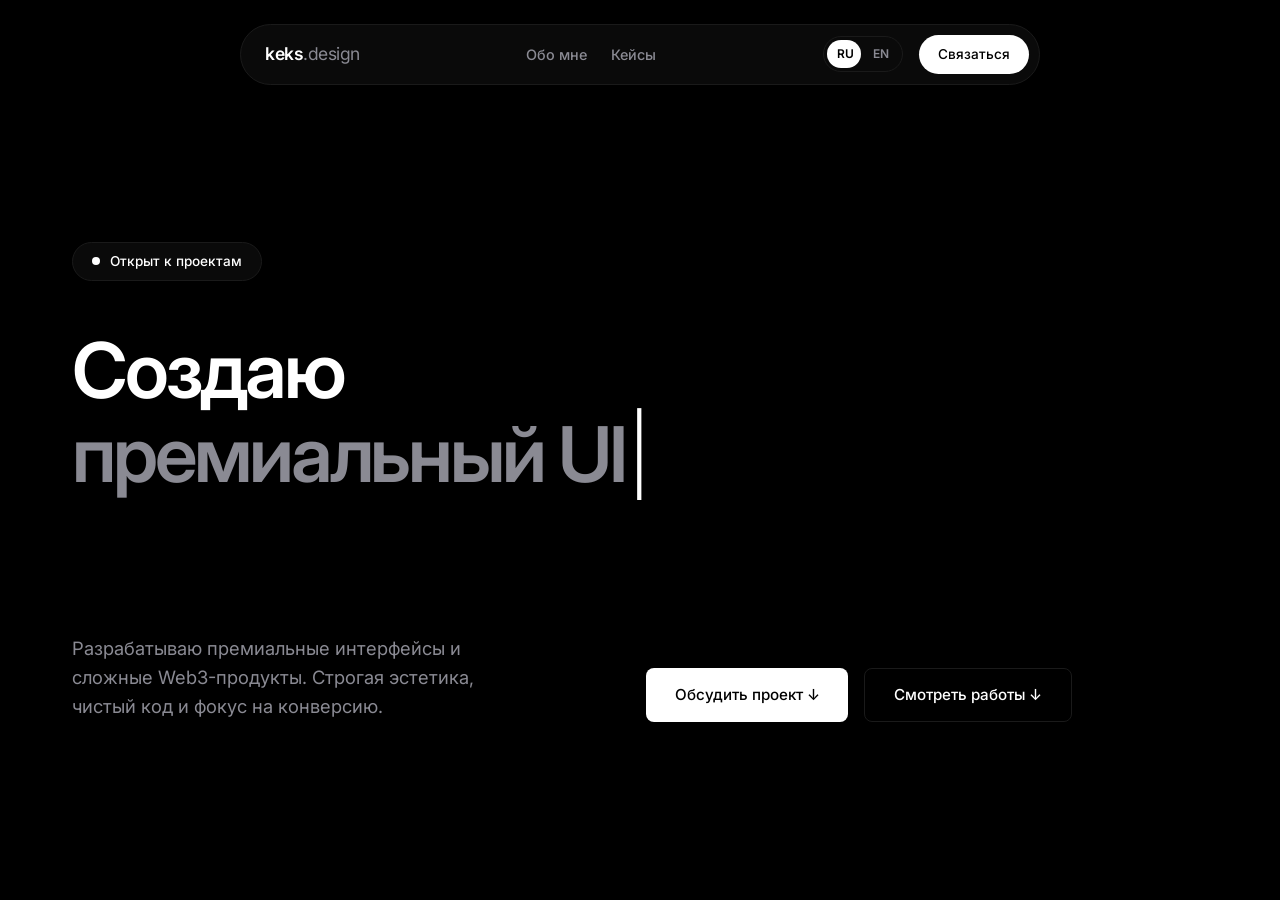
==== commit db866e93: "Add files via upload" ====
--- a/index.html
+++ b/index.html
@@ -193,6 +193,11 @@
                                     <svg viewBox="0 0 32 32" width="22" height="22"><path fill="currentColor" d="M22.122 10.040c0.006-0 0.014-0 0.022-0 0.209 0 0.403 0.065 0.562 0.177l-0.003-0.002c0.116 0.101 0.194 0.243 0.213 0.403l0 0.003c0.020 0.122 0.031 0.262 0.031 0.405 0 0.065-0.002 0.129-0.007 0.193l0-0.009c-0.225 2.369-1.201 8.114-1.697 10.766-0.21 1.123-0.623 1.499-1.023 1.535-0.869 0.081-1.529-0.574-2.371-1.126-1.318-0.865-2.063-1.403-3.342-2.246-1.479-0.973-0.52-1.51 0.322-2.384 0.221-0.23 4.052-3.715 4.127-4.031 0.004-0.019 0.006-0.040 0.006-0.062 0-0.078-0.029-0.149-0.076-0.203l0 0c-0.052-0.034-0.117-0.053-0.185-0.053-0.045 0-0.088 0.009-0.128 0.024l0.002-0.001q-0.198 0.045-6.316 4.174c-0.445 0.351-1.007 0.573-1.619 0.599l-0.006 0c-0.867-0.105-1.654-0.298-2.401-0.573l0.074 0.024c-0.938-0.306-1.683-0.467-1.619-0.985q0.051-0.404 1.114-0.827 6.548-2.853 8.733-3.761c1.607-0.853 3.47-1.555 5.429-2.010l0.157-0.031zM15.93 1.025c-8.302 0.020-15.025 6.755-15.025 15.060 0 8.317 6.742 15.060 15.060 15.060s15.060-6.742 15.060-15.060c0-8.305-6.723-15.040-15.023-15.060h-0.002q-0.035-0-0.070 0z"></path></svg>
                                     <span data-i18n="form_tg_direct">Написать сразу в Telegram</span>
                                 </a>
+
+                                <a href="mailto:send@keks.design" class="raw-email-link" title="Почта">
+                                    <svg width="22" height="22" viewBox="0 0 24 24" fill="none" stroke="currentColor" stroke-width="2" stroke-linecap="round" stroke-linejoin="round"><rect x="2" y="4" width="20" height="16" rx="2"></rect><path d="m22 7-8.97 5.7a1.94 1.94 0 0 1-2.06 0L2 7"></path></svg>
+                                    <span data-i18n="form_email_direct">Написать мне на почту</span>
+                                </a>
                             </div>
                         </form>
                     </div>
@@ -220,10 +225,15 @@
                             <a href="https://t.me/casebykeks" target="_blank" class="footer-link" data-i18n="cases_tg_link">Telegram-канал ↗</a>
                         </div>
                     </div>
-                    <div class="footer-socials">
-                        <a href="https://t.me/KeksDesign" target="_blank" class="social-icon" title="Личные сообщения"><svg viewBox="0 0 32 32"><path fill="currentColor" d="M22.122 10.040c0.006-0 0.014-0 0.022-0 0.209 0 0.403 0.065 0.562 0.177l-0.003-0.002c0.116 0.101 0.194 0.243 0.213 0.403l0 0.003c0.020 0.122 0.031 0.262 0.031 0.405 0 0.065-0.002 0.129-0.007 0.193l0-0.009c-0.225 2.369-1.201 8.114-1.697 10.766-0.21 1.123-0.623 1.499-1.023 1.535-0.869 0.081-1.529-0.574-2.371-1.126-1.318-0.865-2.063-1.403-3.342-2.246-1.479-0.973-0.52-1.51 0.322-2.384 0.221-0.23 4.052-3.715 4.127-4.031 0.004-0.019 0.006-0.040 0.006-0.062 0-0.078-0.029-0.149-0.076-0.203l0 0c-0.052-0.034-0.117-0.053-0.185-0.053-0.045 0-0.088 0.009-0.128 0.024l0.002-0.001q-0.198 0.045-6.316 4.174c-0.445 0.351-1.007 0.573-1.619 0.599l-0.006 0c-0.867-0.105-1.654-0.298-2.401-0.573l0.074 0.024c-0.938-0.306-1.683-0.467-1.619-0.985q0.051-0.404 1.114-0.827 6.548-2.853 8.733-3.761c1.607-0.853 3.47-1.555 5.429-2.010l0.157-0.031zM15.93 1.025c-8.302 0.020-15.025 6.755-15.025 15.060 0 8.317 6.742 15.060 15.060 15.060s15.060-6.742 15.060-15.060c0-8.305-6.723-15.040-15.023-15.060h-0.002q-0.035-0-0.070 0z"></path></svg></a>
-                        <a href="https://t.me/casebykeks" target="_blank" class="social-icon" title="Telegram-канал"><svg viewBox="0 0 28 28"><path d="m4 16 11 .001a2 2 0 0 1 1.995 1.85l.005.15V20.5c-.001 4.2-4.287 5.5-7.5 5.5-3.149 0-7.329-1.249-7.495-5.251L2 20.5V18c0-1.054.816-1.918 1.85-1.995zm13.22.001L24 16c1.054 0 1.918.816 1.995 1.85L26 18v2c-.001 3.759-3.43 5-6 5-1.058 0-2.259-.215-3.309-.725.752-.894 1.24-2.032 1.302-3.464L18 20.5v-2.499c0-.702-.249-1.34-.654-1.85zL24 16zM9.5 3a5.5 5.5 0 1 1-.001 11.001A5.5 5.5 0 0 1 9.5 3m11 2a4.5 4.5 0 1 1 0 9 4.5 4.5 0 0 1 0-9" fill="currentColor"/></svg></a>
-                        <a href="https://lolz.live/threads/9025706/" target="_blank" class="social-icon" title="Отзывы LZT"><svg viewBox="0 0 64 64" fill="none"><g clip-path="url(#clip0)"><path fill-rule="evenodd" clip-rule="evenodd" d="M17.5371 51.8461C22.9532 56.246 29.21 58.7535 35.8828 58.7535C45.8058 58.7535 54.8137 53.1919 61.4984 44.1334C58.6759 40.3098 55.4406 37.1071 51.8933 34.6858L46.1979 37.529C47.422 39.4334 48.135 41.7002 48.135 44.1334C48.135 50.8924 42.6506 56.3708 35.8828 56.3708C30.6242 56.3708 26.141 53.0612 24.403 48.4146L17.5371 51.8431V51.8461ZM31.667 44.79C31.8036 45.6783 32.2196 46.5043 32.8643 47.149C33.6635 47.9482 34.7508 48.3968 35.8828 48.3938C38.2387 48.3938 40.1491 46.4864 40.1491 44.1334C40.1491 42.9777 39.6886 41.929 38.9399 41.1595L31.6699 44.79H31.667Z" fill="currentColor"/><path d="M19.0882 44.038L60.6014 24.082L51.4776 5.10352L46.7656 21.8746L41.103 10.0918L36.3881 26.8628L30.7254 15.08L26.0105 31.8511L20.3479 20.0682L15.633 36.8393L9.97035 25.0565L2.36768 52.0774L12.7452 47.0891L19.0882 44.0409V44.038Z" fill="currentColor"/></g><defs><clipPath id="clip0"><rect width="59.1279" height="53.6495" fill="white" transform="translate(2.36719 5.10376)"/></clipPath></defs></svg></a>
+
+                    <div class="footer-socials-wrapper">
+                        <div class="footer-socials">
+                            <a href="https://t.me/KeksDesign" target="_blank" class="social-icon" title="Личные сообщения"><svg viewBox="0 0 32 32"><path fill="currentColor" d="M22.122 10.040c0.006-0 0.014-0 0.022-0 0.209 0 0.403 0.065 0.562 0.177l-0.003-0.002c0.116 0.101 0.194 0.243 0.213 0.403l0 0.003c0.020 0.122 0.031 0.262 0.031 0.405 0 0.065-0.002 0.129-0.007 0.193l0-0.009c-0.225 2.369-1.201 8.114-1.697 10.766-0.21 1.123-0.623 1.499-1.023 1.535-0.869 0.081-1.529-0.574-2.371-1.126-1.318-0.865-2.063-1.403-3.342-2.246-1.479-0.973-0.52-1.51 0.322-2.384 0.221-0.23 4.052-3.715 4.127-4.031 0.004-0.019 0.006-0.040 0.006-0.062 0-0.078-0.029-0.149-0.076-0.203l0 0c-0.052-0.034-0.117-0.053-0.185-0.053-0.045 0-0.088 0.009-0.128 0.024l0.002-0.001q-0.198 0.045-6.316 4.174c-0.445 0.351-1.007 0.573-1.619 0.599l-0.006 0c-0.867-0.105-1.654-0.298-2.401-0.573l0.074 0.024c-0.938-0.306-1.683-0.467-1.619-0.985q0.051-0.404 1.114-0.827 6.548-2.853 8.733-3.761c1.607-0.853 3.47-1.555 5.429-2.010l0.157-0.031zM15.93 1.025c-8.302 0.020-15.025 6.755-15.025 15.060 0 8.317 6.742 15.060 15.060 15.060s15.060-6.742 15.060-15.060c0-8.305-6.723-15.040-15.023-15.060h-0.002q-0.035-0-0.070 0z"></path></svg></a>
+                            <a href="https://t.me/casebykeks" target="_blank" class="social-icon" title="Telegram-канал"><svg viewBox="0 0 28 28"><path d="m4 16 11 .001a2 2 0 0 1 1.995 1.85l.005.15V20.5c-.001 4.2-4.287 5.5-7.5 5.5-3.149 0-7.329-1.249-7.495-5.251L2 20.5V18c0-1.054.816-1.918 1.85-1.995zm13.22.001L24 16c1.054 0 1.918.816 1.995 1.85L26 18v2c-.001 3.759-3.43 5-6 5-1.058 0-2.259-.215-3.309-.725.752-.894 1.24-2.032 1.302-3.464L18 20.5v-2.499c0-.702-.249-1.34-.654-1.85zL24 16zM9.5 3a5.5 5.5 0 1 1-.001 11.001A5.5 5.5 0 0 1 9.5 3m11 2a4.5 4.5 0 1 1 0 9 4.5 4.5 0 0 1 0-9" fill="currentColor"/></svg></a>
+                            <a href="https://lolz.live/threads/9025706/" target="_blank" class="social-icon" title="Отзывы LZT"><svg viewBox="0 0 64 64" fill="none"><g clip-path="url(#clip0)"><path fill-rule="evenodd" clip-rule="evenodd" d="M17.5371 51.8461C22.9532 56.246 29.21 58.7535 35.8828 58.7535C45.8058 58.7535 54.8137 53.1919 61.4984 44.1334C58.6759 40.3098 55.4406 37.1071 51.8933 34.6858L46.1979 37.529C47.422 39.4334 48.135 41.7002 48.135 44.1334C48.135 50.8924 42.6506 56.3708 35.8828 56.3708C30.6242 56.3708 26.141 53.0612 24.403 48.4146L17.5371 51.8431V51.8461ZM31.667 44.79C31.8036 45.6783 32.2196 46.5043 32.8643 47.149C33.6635 47.9482 34.7508 48.3968 35.8828 48.3938C38.2387 48.3938 40.1491 46.4864 40.1491 44.1334C40.1491 42.9777 39.6886 41.929 38.9399 41.1595L31.6699 44.79H31.667Z" fill="currentColor"/><path d="M19.0882 44.038L60.6014 24.082L51.4776 5.10352L46.7656 21.8746L41.103 10.0918L36.3881 26.8628L30.7254 15.08L26.0105 31.8511L20.3479 20.0682L15.633 36.8393L9.97035 25.0565L2.36768 52.0774L12.7452 47.0891L19.0882 44.0409V44.038Z" fill="currentColor"/></g><defs><clipPath id="clip0"><rect width="59.1279" height="53.6495" fill="white" transform="translate(2.36719 5.10376)"/></clipPath></defs></svg></a>
+                            <a href="mailto:send@keks.design" class="social-icon" title="Email"><svg viewBox="0 0 24 24" width="34" height="34" fill="none" stroke="currentColor" stroke-width="2" stroke-linecap="round" stroke-linejoin="round"><rect x="2" y="4" width="20" height="16" rx="2"></rect><path d="m22 7-8.97 5.7a1.94 1.94 0 0 1-2.06 0L2 7"></path></svg></a>
+                        </div>
+                        <a href="mailto:send@keks.design" class="footer-email-text">send@keks.design</a>
                     </div>
                 </div>
             </div>
--- a/style.css
+++ b/style.css
@@ -155,7 +155,20 @@
 .footer-socials { display: flex; gap: 1.5rem; align-items: center; }
 .social-icon { color: var(--text-main); display: flex; align-items: center; justify-content: center; transition: color 0.3s ease; -webkit-tap-highlight-color: transparent; }
 .social-icon svg { width: 34px; height: 34px; transition: color 0.3s ease; }
-
+.footer-socials-wrapper {
+    display: flex;
+    flex-direction: column;
+    align-items: flex-end;
+    gap: 1rem;
+}
+
+.footer-email-text {
+    color: var(--text-muted);
+    text-decoration: none;
+    font-size: 1.1rem;
+    font-weight: 500;
+    transition: var(--transition);
+}
 .modal-overlay { position: fixed; top: 0; left: 0; width: 100%; height: 100%; height: 100dvh; background: rgba(0, 0, 0, 0.95); z-index: 1000; display: flex; justify-content: center; align-items: center; opacity: 0; pointer-events: none; transition: opacity 0.4s ease; padding: 2rem; }
 .modal-overlay.active { opacity: 1; pointer-events: auto; }
 .premium-split-modal { width: 100%; max-width: 1200px; height: 85vh; height: 85dvh; display: flex; flex-direction: row; background: var(--bg-base); border: 1px solid var(--border-hover); border-radius: 20px; position: relative; transform: translateY(30px) scale(0.98); transition: transform 0.4s cubic-bezier(0.16, 1, 0.3, 1); overflow: hidden; }
@@ -253,7 +266,7 @@
 .form-footer-row { display: flex; align-items: center; gap: 1.5rem; margin-top: 2rem; flex-wrap: wrap; }
 
 /* Обновленная ссылка на ТГ (текст + иконка, без анимации движения) */
-.raw-tg-link {
+.raw-tg-link, .raw-email-link {
     color: var(--text-main);
     transition: color 0.3s ease;
     display: flex;
@@ -286,6 +299,7 @@
 ========================================= */
 
 @media (hover: hover) and (pointer: fine) {
+    .footer-email-text:hover { color: var(--text-main); transform: translateX(4px); }
     .btn-primary:hover { transform: translateY(-2px); background: #E0E0E0; }
     .btn-secondary:hover { background: var(--card-bg); border-color: var(--border-hover); }
     #load-more-btn:hover { background: var(--text-main); color: var(--bg-base); border-color: var(--text-main); transform: translateY(-2px); }
@@ -314,7 +328,7 @@
     .dock-btn:hover { color: var(--text-main); background: var(--border-color); }
 
     /* Смена цвета текста и иконки при наведении (без движения) */
-    .raw-tg-link:hover { color: var(--text-muted); }
+    .raw-tg-link:hover, .raw-email-link:hover { color: var(--text-muted); }
 }
 
 @media (max-width: 1024px) {
@@ -343,6 +357,7 @@
     .sm-cell-lzt .sm-label { color: #666666; }
     .sm-cell-lzt .sm-price { color: #000000; }
     .sm-cell-lzt .lzt-icon { color: #000000; }
+    .footer-socials-wrapper { align-items: flex-start; }
 
     .mobile-dock-nav { display: block; }
     .app-wrapper { padding-bottom: 0; }
@@ -382,5 +397,5 @@
     .form-footer-row #contact-submit-btn { width: 100%; text-align: center; padding-left: 0; padding-right: 0; }
 
     /* Ссылка по центру под кнопкой */
-    .raw-tg-link { width: 100%; justify-content: center; padding: 0.5rem; }
+    .raw-tg-link, .raw-email-link { width: 100%; justify-content: center; padding: 0.5rem; }
 }
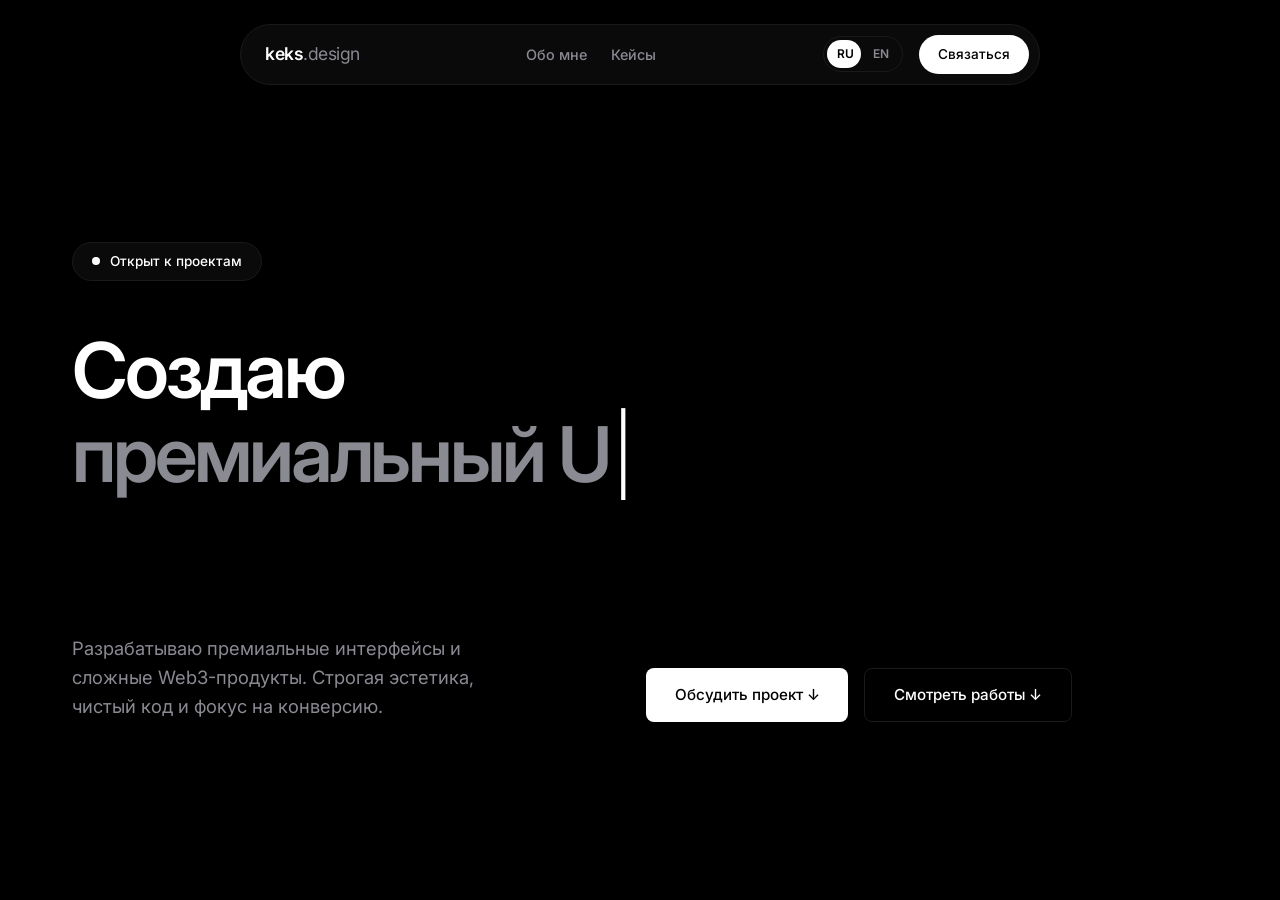
==== commit 5fdf45b2: "Подправил отступы" ====
--- a/index.html
+++ b/index.html
@@ -152,13 +152,15 @@
                 </div>
             </section>
 
-            <section id="contact-section" class="section" style="padding-top: 4rem;">
+            <section id="contact-section" class="section" style="padding-top: 1rem;">
                 <div class="bento-item span-3 solid-card reveal">
                     <div class="bento-badge-corner">[ 04 ]</div>
                     <div class="card-content flex-col" style="position: relative; z-index: 2;">
                         <div class="bento-micro-header" data-i18n="form_badge">✦ Связь</div>
                         <h2 class="bento-title-large" data-i18n="form_title">Связаться<br><span class="text-muted">со мной.</span></h2>
                         <div class="bento-divider"></div>
+
+                        <p class="bento-text" style="font-size: 0.95rem; margin-bottom: 2rem;" data-i18n="form_vpn_notice">Пользователям из РФ рекомендуется включить VPN для стабильной отправки формы, либо написать напрямую на <a href="mailto:send@keks.design" style="color: var(--text-main);">send@keks.design</a>.</p>
 
                         <form id="contact-form" class="keks-form" style="margin-top: 1rem;" novalidate>
                             <div class="matrix-wrapper">
@@ -195,7 +197,7 @@
                                 </a>
 
                                 <a href="mailto:send@keks.design" class="raw-email-link" title="Почта">
-                                    <svg width="22" height="22" viewBox="0 0 24 24" fill="none" stroke="currentColor" stroke-width="2" stroke-linecap="round" stroke-linejoin="round"><rect x="2" y="4" width="20" height="16" rx="2"></rect><path d="m22 7-8.97 5.7a1.94 1.94 0 0 1-2.06 0L2 7"></path></svg>
+                                    <svg width="22" height="22" viewBox="0 0 24 24" xmlns="http://www.w3.org/2000/svg" fill="none"><path fill="currentColor" fill-rule="evenodd" d="M5 20a3 3 0 0 1-3-3V7a3 3 0 0 1 3-3h14a3 3 0 0 1 3 3v10a3 3 0 0 1-3 3zM7.625 8.22a1 1 0 1 0-1.25 1.56l3.75 3.001a3 3 0 0 0 3.75 0l3.75-3a1 1 0 1 0-1.25-1.562l-3.75 3a1 1 0 0 1-1.25 0z" clip-rule="evenodd"/></svg>
                                     <span data-i18n="form_email_direct">Написать мне на почту</span>
                                 </a>
                             </div>
@@ -231,7 +233,9 @@
                             <a href="https://t.me/KeksDesign" target="_blank" class="social-icon" title="Личные сообщения"><svg viewBox="0 0 32 32"><path fill="currentColor" d="M22.122 10.040c0.006-0 0.014-0 0.022-0 0.209 0 0.403 0.065 0.562 0.177l-0.003-0.002c0.116 0.101 0.194 0.243 0.213 0.403l0 0.003c0.020 0.122 0.031 0.262 0.031 0.405 0 0.065-0.002 0.129-0.007 0.193l0-0.009c-0.225 2.369-1.201 8.114-1.697 10.766-0.21 1.123-0.623 1.499-1.023 1.535-0.869 0.081-1.529-0.574-2.371-1.126-1.318-0.865-2.063-1.403-3.342-2.246-1.479-0.973-0.52-1.51 0.322-2.384 0.221-0.23 4.052-3.715 4.127-4.031 0.004-0.019 0.006-0.040 0.006-0.062 0-0.078-0.029-0.149-0.076-0.203l0 0c-0.052-0.034-0.117-0.053-0.185-0.053-0.045 0-0.088 0.009-0.128 0.024l0.002-0.001q-0.198 0.045-6.316 4.174c-0.445 0.351-1.007 0.573-1.619 0.599l-0.006 0c-0.867-0.105-1.654-0.298-2.401-0.573l0.074 0.024c-0.938-0.306-1.683-0.467-1.619-0.985q0.051-0.404 1.114-0.827 6.548-2.853 8.733-3.761c1.607-0.853 3.47-1.555 5.429-2.010l0.157-0.031zM15.93 1.025c-8.302 0.020-15.025 6.755-15.025 15.060 0 8.317 6.742 15.060 15.060 15.060s15.060-6.742 15.060-15.060c0-8.305-6.723-15.040-15.023-15.060h-0.002q-0.035-0-0.070 0z"></path></svg></a>
                             <a href="https://t.me/casebykeks" target="_blank" class="social-icon" title="Telegram-канал"><svg viewBox="0 0 28 28"><path d="m4 16 11 .001a2 2 0 0 1 1.995 1.85l.005.15V20.5c-.001 4.2-4.287 5.5-7.5 5.5-3.149 0-7.329-1.249-7.495-5.251L2 20.5V18c0-1.054.816-1.918 1.85-1.995zm13.22.001L24 16c1.054 0 1.918.816 1.995 1.85L26 18v2c-.001 3.759-3.43 5-6 5-1.058 0-2.259-.215-3.309-.725.752-.894 1.24-2.032 1.302-3.464L18 20.5v-2.499c0-.702-.249-1.34-.654-1.85zL24 16zM9.5 3a5.5 5.5 0 1 1-.001 11.001A5.5 5.5 0 0 1 9.5 3m11 2a4.5 4.5 0 1 1 0 9 4.5 4.5 0 0 1 0-9" fill="currentColor"/></svg></a>
                             <a href="https://lolz.live/threads/9025706/" target="_blank" class="social-icon" title="Отзывы LZT"><svg viewBox="0 0 64 64" fill="none"><g clip-path="url(#clip0)"><path fill-rule="evenodd" clip-rule="evenodd" d="M17.5371 51.8461C22.9532 56.246 29.21 58.7535 35.8828 58.7535C45.8058 58.7535 54.8137 53.1919 61.4984 44.1334C58.6759 40.3098 55.4406 37.1071 51.8933 34.6858L46.1979 37.529C47.422 39.4334 48.135 41.7002 48.135 44.1334C48.135 50.8924 42.6506 56.3708 35.8828 56.3708C30.6242 56.3708 26.141 53.0612 24.403 48.4146L17.5371 51.8431V51.8461ZM31.667 44.79C31.8036 45.6783 32.2196 46.5043 32.8643 47.149C33.6635 47.9482 34.7508 48.3968 35.8828 48.3938C38.2387 48.3938 40.1491 46.4864 40.1491 44.1334C40.1491 42.9777 39.6886 41.929 38.9399 41.1595L31.6699 44.79H31.667Z" fill="currentColor"/><path d="M19.0882 44.038L60.6014 24.082L51.4776 5.10352L46.7656 21.8746L41.103 10.0918L36.3881 26.8628L30.7254 15.08L26.0105 31.8511L20.3479 20.0682L15.633 36.8393L9.97035 25.0565L2.36768 52.0774L12.7452 47.0891L19.0882 44.0409V44.038Z" fill="currentColor"/></g><defs><clipPath id="clip0"><rect width="59.1279" height="53.6495" fill="white" transform="translate(2.36719 5.10376)"/></clipPath></defs></svg></a>
-                            <a href="mailto:send@keks.design" class="social-icon" title="Email"><svg viewBox="0 0 24 24" width="34" height="34" fill="none" stroke="currentColor" stroke-width="2" stroke-linecap="round" stroke-linejoin="round"><rect x="2" y="4" width="20" height="16" rx="2"></rect><path d="m22 7-8.97 5.7a1.94 1.94 0 0 1-2.06 0L2 7"></path></svg></a>
+                            <a href="mailto:send@keks.design" class="social-icon" title="Email">
+                                <svg width="34" height="34" viewBox="0 0 24 24" xmlns="http://www.w3.org/2000/svg" fill="none"><path fill="currentColor" fill-rule="evenodd" d="M5 20a3 3 0 0 1-3-3V7a3 3 0 0 1 3-3h14a3 3 0 0 1 3 3v10a3 3 0 0 1-3 3zM7.625 8.22a1 1 0 1 0-1.25 1.56l3.75 3.001a3 3 0 0 0 3.75 0l3.75-3a1 1 0 1 0-1.25-1.562l-3.75 3a1 1 0 0 1-1.25 0z" clip-rule="evenodd"/></svg>
+                            </a>
                         </div>
                         <a href="mailto:send@keks.design" class="footer-email-text">send@keks.design</a>
                     </div>
@@ -298,4 +302,4 @@
 
     <script src="/script.js"></script>
 </body>
-</html>+</html>
--- a/style.css
+++ b/style.css
@@ -299,7 +299,7 @@
 ========================================= */
 
 @media (hover: hover) and (pointer: fine) {
-    .footer-email-text:hover { color: var(--text-main); transform: translateX(4px); }
+    .footer-email-text:hover { color: var(--text-main) }
     .btn-primary:hover { transform: translateY(-2px); background: #E0E0E0; }
     .btn-secondary:hover { background: var(--card-bg); border-color: var(--border-hover); }
     #load-more-btn:hover { background: var(--text-main); color: var(--bg-base); border-color: var(--text-main); transform: translateY(-2px); }
